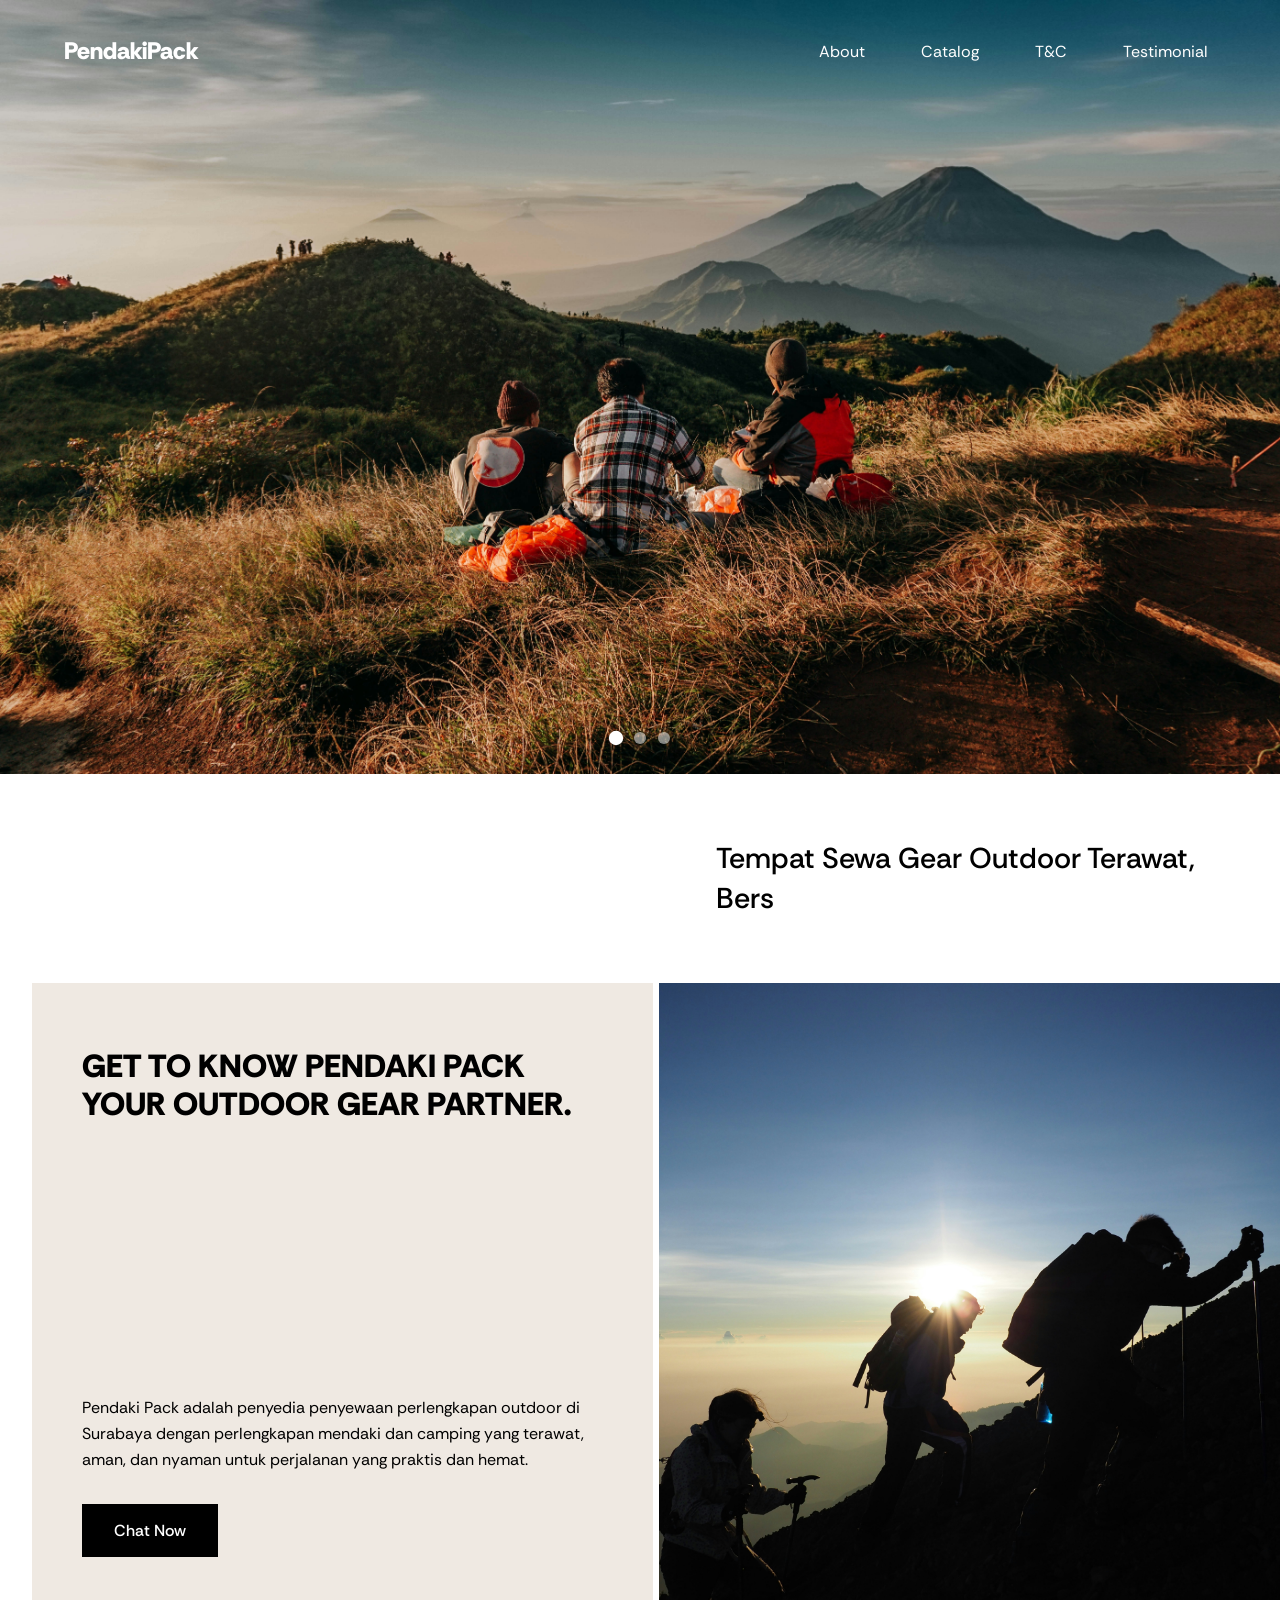
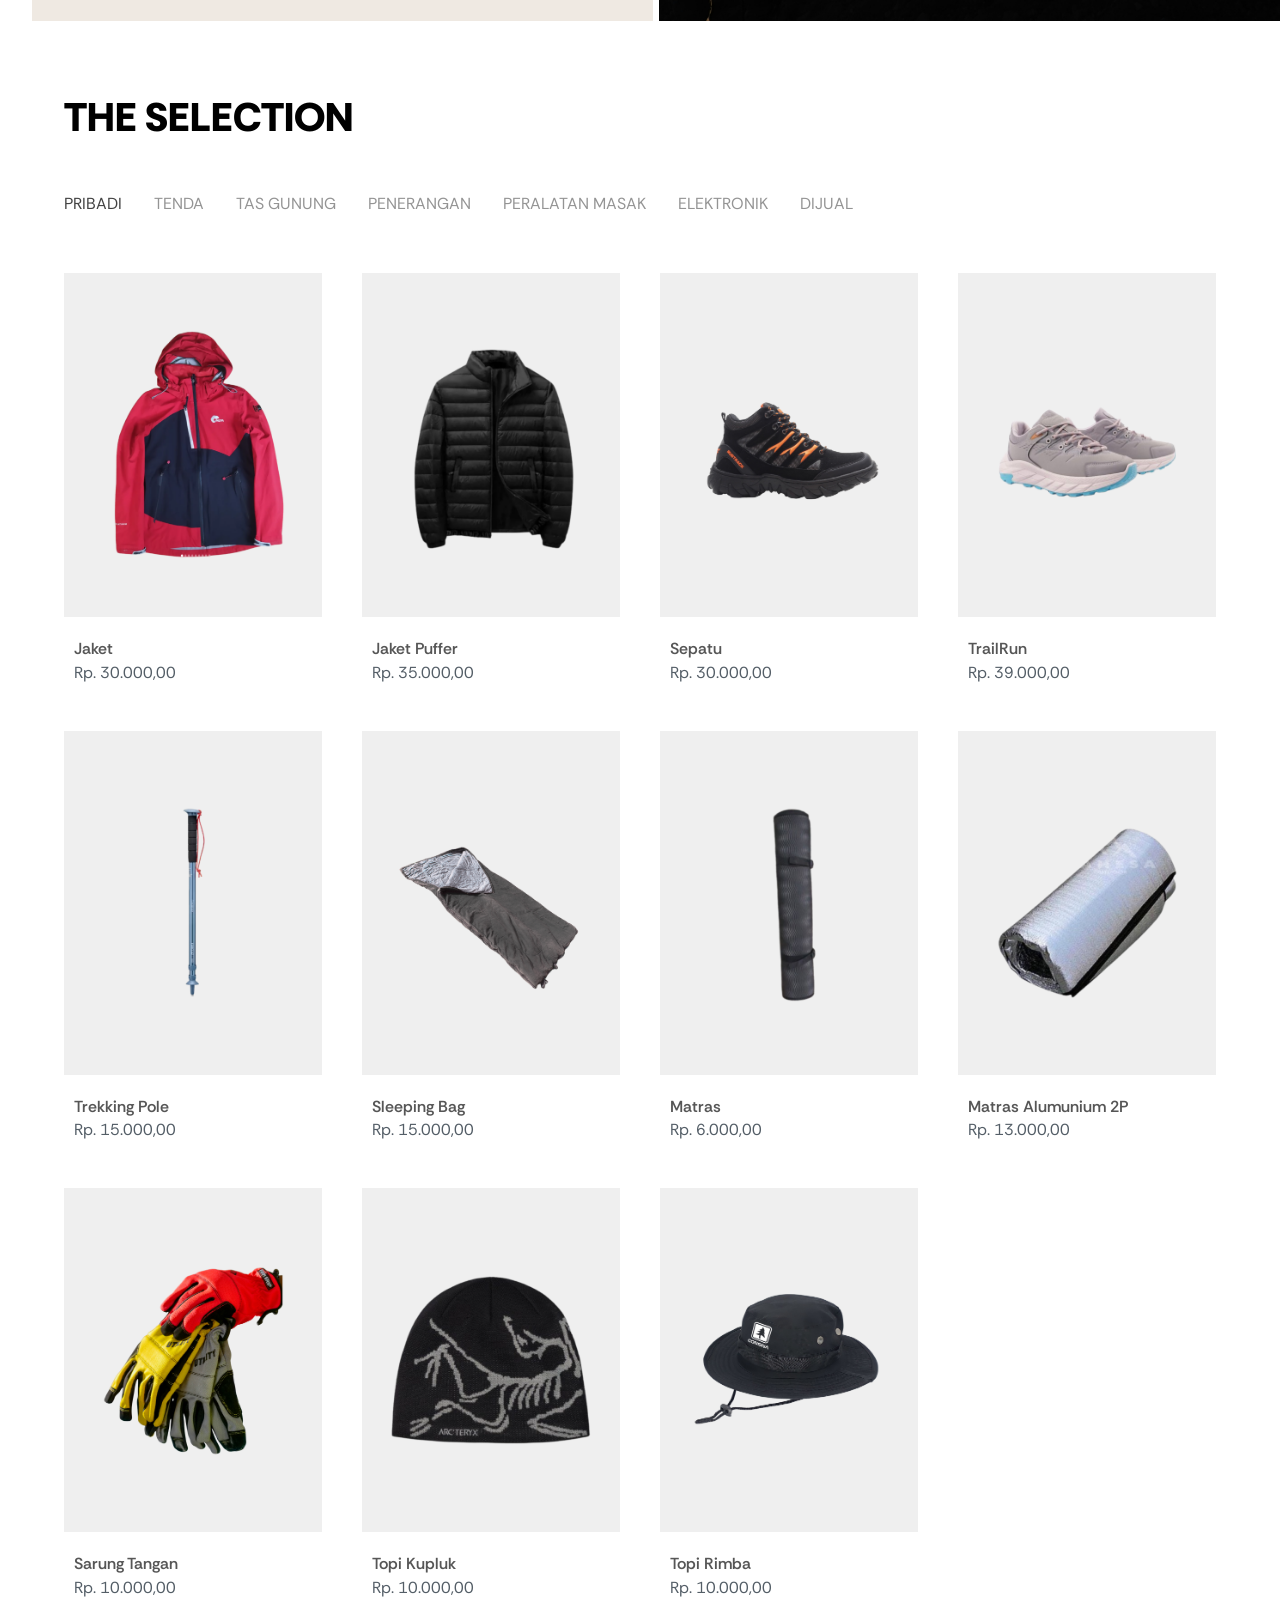
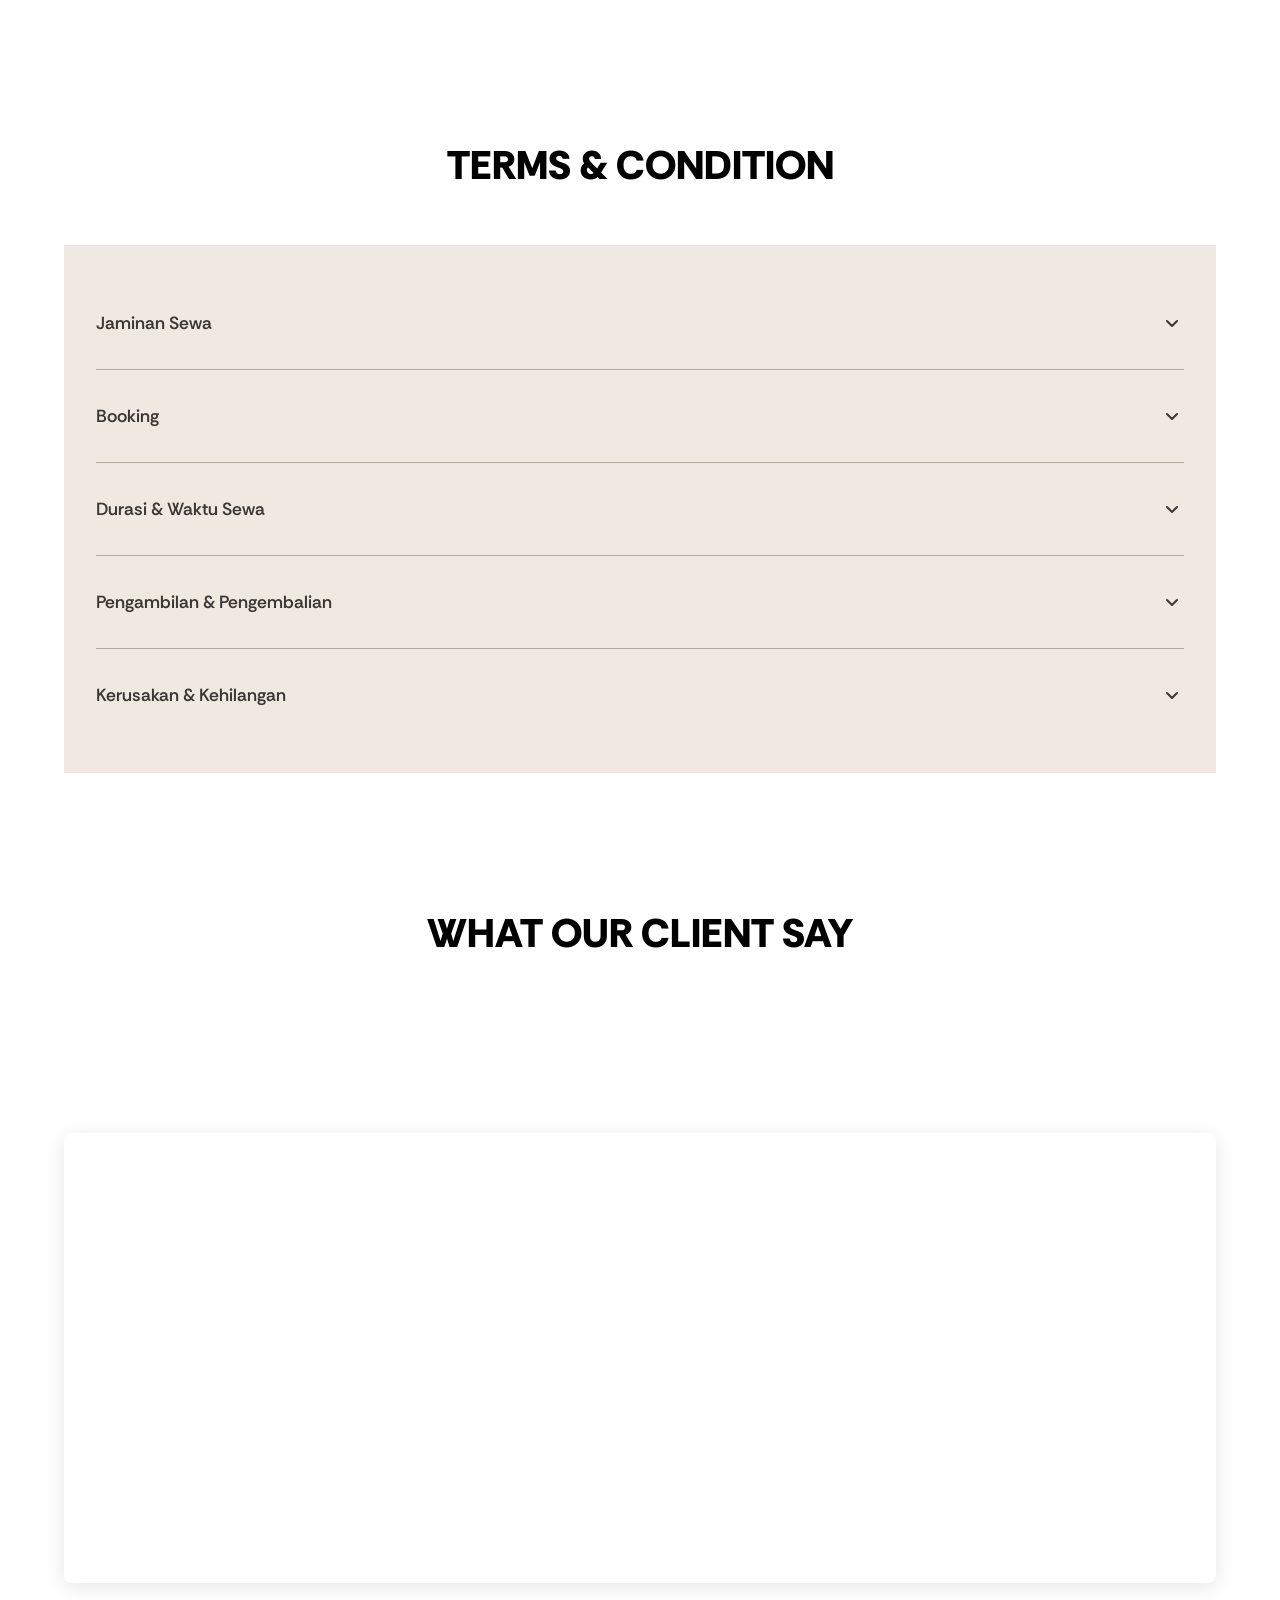
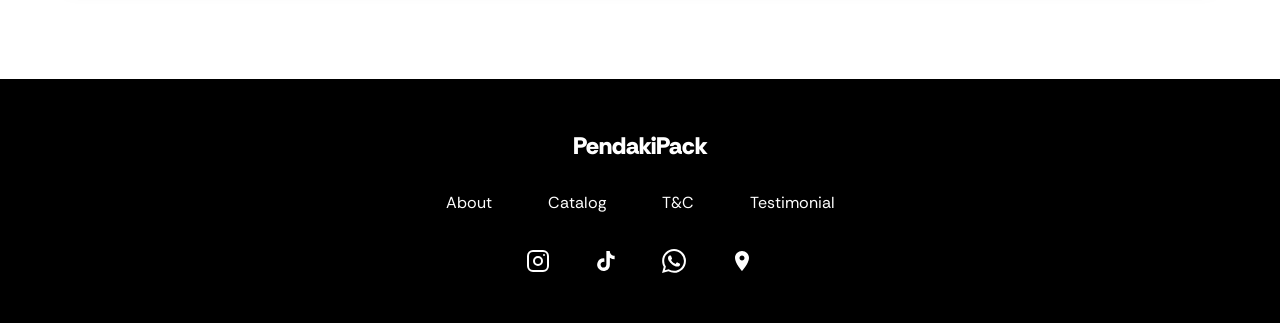
==== index.html @ 705f13aa "add memperbaiki harga produk" ====
<!DOCTYPE html>
<html lang="id">
<head>
    <meta charset="UTF-8">
    <meta name="viewport" content="width=device-width, initial-scale=1.0">
    <link rel="icon" type="image/png" sizes="32x32" href="assets/foto/loglih.png">
<link rel="icon" type="image/png" sizes="16x16" href="assets/foto/logolih.png">
<link rel="shortcut icon" href="assets/foto/logolih.png">
    <title>PendakiPack</title>
    <link rel="preconnect" href="https://fonts.googleapis.com">
    <link rel="preconnect" href="https://fonts.gstatic.com" crossorigin>
    <link href="https://fonts.googleapis.com/css2?family=Rethink+Sans:wght@400;500;600;700;800&family=Poppins:ital,wght@0,400;0,500;1,400&display=swap" rel="stylesheet">
    <link rel="stylesheet" href="style.css">
</head>
<body>
    <!-- Navbar -->
    <nav>
        <a href="#" class="logo">PendakiPack</a>
       <ul class="nav-links">
    <li><a href="#about">About</a></li>
    <li><a href="#catalog">Catalog</a></li>
    <li><a href="#faq">T&C</a></li>
    <li><a href="#testimonial">Testimonial</a></li>
    
</ul>
    </nav>


<!-- Hero Section -->
<section class="hero" id="heroSection">
    <div class="hero-slides-container" id="heroSlidesContainer">
        <div class="hero-slide">
            <img src="assets/foto/makan.jpg" alt="Camping Experience">
        </div>
        <div class="hero-slide">
            <img src="assets/foto/tendak.jpg" alt="Hiking Adventure">
        </div>
        <div class="hero-slide">
            <img src="assets/foto/kedua.jpg" alt="Mountain View">
        </div>
    </div>
    
    <div class="hero-dots" id="heroDots"></div>
</section>

    <!-- Tagline Section -->
    <section class="tagline" id="about">
        <p class="tagline-text">Tempat Sewa Gear Outdoor Terawat, Bersih, dan Steril.</p>
    </section>

    <!-- Content Section -->
    <section class="content-section" >
        <div class="content-left">
            <div>
                <h2 class="content-title">Get to Know Pendaki Pack Your Outdoor Gear Partner.</h2>
                <p class="content-description">Pendaki Pack adalah penyedia penyewaan perlengkapan outdoor di Surabaya dengan perlengkapan mendaki dan camping yang terawat, aman, dan nyaman untuk perjalanan yang praktis dan hemat.

</p>
            </div>
            <button class="btn-map">Chat Now</button>
            
        </div>
        <div class="content-right">
           <img src="assets/foto/utama.jpg" alt="">
        </div>
    </section>

    <!-- The Selection Section -->
    <section class="selection-section" id="catalog">
        <h2 class="selection-title">THE SELECTION</h2>
        
        <div class="selection-tabs">
            <button class="tab-btn active" data-tab="personal">PRIBADI </button>
            <button class="tab-btn" data-tab="tent">TENDA </button>
            <button class="tab-btn" data-tab="tools">TAS GUNUNG</button>
            <button class="tab-btn" data-tab="light">PENERANGAN</button>
            <button class="tab-btn" data-tab="cook">PERALATAN MASAK</button>
            <button class="tab-btn" data-tab="elektronik">ELEKTRONIK</button>
            <button class="tab-btn" data-tab="jual">DIJUAL</button>
        </div>

        <div class="products-grid" id="products-grid">
        </div>
    </section>
<!-- Terms & Condition Section -->
    <section class="terms-section" id="faq">
        <h2 class="terms-title">TERMS & CONDITION</h2>
        
        <div class="terms-container">
            <div class="term-item">
                <div class="term-header" data-term="jaminan">
                    <span class="term-name">Jaminan Sewa</span>
                    <svg class="term-arrow" width="24" height="24" viewBox="0 0 24 24" fill="none">
                        <path d="M7 10L12 15L17 10" stroke="#3A3734" stroke-width="2" stroke-linecap="round" stroke-linejoin="round"/>
                    </svg>
                </div>
                <div class="term-content" id="jaminan">
                    <ul>
                        <li>Wajib bawa KTP atau SIM yang masih berlaku (pilih salah satu).</li>
                        <li>Kartu pelajar / mahasiswa tidak berlaku, kecuali disertai KTP orang tua/saudara.</li>
                        <li>Jika penyewa di bawah umur, wajib ditemani orang tua saat pengambilan barang.</li>
                        <li>Pengambil barang harus sama dengan pemilik identitas.</li>
                    </ul>
                </div>
            </div>

            <div class="term-item">
                <div class="term-header" data-term="booking">
                    <span class="term-name">Booking</span>
                       <svg class="term-arrow" width="24" height="24" viewBox="0 0 24 24" fill="none">
                        <path d="M7 10L12 15L17 10" stroke="#3A3734" stroke-width="2" stroke-linecap="round" stroke-linejoin="round"/>
                    </svg>
                </div>
                <div class="term-content" id="booking">
                    <ul>
                        <li>Disarankan booking untuk menghindari kehabisan stok.</li>
                        <li>DP minimal 50% dari total sewa.</li>
                        <li>Pembatalan H-2: refund penuh.</li>
                        <li>Pembatalan H-1 atau hari H: DP hangus.</li>
                    </ul>
                </div>
            </div>

            <div class="term-item">
                <div class="term-header" data-term="durasi">
                    <span class="term-name">Durasi & Waktu Sewa</span>
                       <svg class="term-arrow" width="24" height="24" viewBox="0 0 24 24" fill="none">
                        <path d="M7 10L12 15L17 10" stroke="#3A3734" stroke-width="2" stroke-linecap="round" stroke-linejoin="round"/>
                    </svg>
                </div>
                <div class="term-content" id="durasi">
                    <ul>
                        <li>Minimal sewa 1 - 2 hari.</li>
                        <li>Jam operasional 16.00-22.00.</li>
                        <li>Perhitungan sewa per hari kalender, tidak terikat 24 jam.</li>
                        <li>Lewat jam tutup dihitung tambah 1 hari.</li>
                    </ul>
                </div>
            </div>

            <div class="term-item">
                <div class="term-header" data-term="pengambilan">
                    <span class="term-name">Pengambilan & Pengembalian</span>
                      <svg class="term-arrow" width="24" height="24" viewBox="0 0 24 24" fill="none">
                        <path d="M7 10L12 15L17 10" stroke="#3A3734" stroke-width="2" stroke-linecap="round" stroke-linejoin="round"/>
                    </svg>
                </div>
                <div class="term-content" id="pengambilan">
                    <ul>
                        <li>Barang bisa diambil dan dikembalikan kapan saja sesuai jam operasional.</li>
                        <li>Tidak melayani di luar jam operasional.</li>
                        <li>Barang yang sudah keluar tetap dihitung sewa meskipun tidak dipakai.</li>
                    </ul>
                </div>
            </div>

            <div class="term-item">
                <div class="term-header" data-term="kerusakan">
                    <span class="term-name">Kerusakan & Kehilangan</span>
                       <svg class="term-arrow" width="24" height="24" viewBox="0 0 24 24" fill="none">
                        <path d="M7 10L12 15L17 10" stroke="#3A3734" stroke-width="2" stroke-linecap="round" stroke-linejoin="round"/>
                    </svg>
                </div>
                <div class="term-content" id="kerusakan">
                    <ul>
                        <li>Semua kerusakan dan kehilangan menjadi tanggung jawab penyewa.</li>
                        <li>Kerusakan ringan: ganti biaya perbaikan.</li>
                        <li>Kerusakan berat atau hilang: ganti harga beli atau barang sejenis.</li>
                    </ul>
                </div>
            </div>
        </div>
    </section>


    <!-- Modal Pop-up -->
    <div class="modal-overlay" id="productModal">
        <div class="modal-content" id="modalContent">
            <div class="modal-left">
                <img src="" alt="" id="modalImage">
            </div>
            <div class="modal-right">
                <div>
                    <h2 class="modal-title" id="modalTitle"></h2>
                    <p class="modal-description" id="modalDescription"></p>
                    <div class="modal-divider"></div>
                    <div class="modal-pricing" id="modalPricing"></div>
                </div>
                <a href="#" class="modal-button" id="modalButton" target="_blank">Book Now</a>
            </div>
        </div>
    </div>
    <!-- Trusted Client Section -->

<section class="trusted-client-section" id="testimonial">
    <h2 class="trusted-client-title">WHAT OUR CLIENT SAY</h2>
 
    <!-- Wrapper untuk kontrol spacing -->
    <div class="elfsight-wrapper">

<!-- Elfsight Google Reviews | Untitled Google Reviews -->
<script src="https://elfsightcdn.com/platform.js" async></script>
<div class="elfsight-app-68aeb6fd-6000-4cf6-91ff-76d4d8b76254" data-elfsight-app-lazy>
</div>
</section>

<!-- Link ke JavaScript -->
<script src="trusted-client.js"></script>

    <!-- Location Map Section -->
    <section class="location-section">
        <div class="map-container">
            <iframe 
                src="https://www.google.com/maps/embed?pb=!1m18!1m12!1m3!1d3957.2502613668857!2d112.76304831526485!3d-7.275076472967515!2m3!1f0!2f0!3f0!3m2!1i1024!2i768!4f13.1!3m3!1m2!1s0x2dd7fb2a9e3fecaf%3A0xa4cd619aec0dc1d8!2sPendakiPack%20(Persewaan%20Alat%20Outdoor)!5e0!3m2!1sen!2sid!4v1706342400000!5m2!1sen!2sid" 
                width="100%" 
                height="450" 
                style="border:0;" 
                allowfullscreen="" 
                loading="lazy" 
                referrerpolicy="no-referrer-when-downgrade">
            </iframe>
        </div>
    </section>

    <!-- Footer Section -->
<footer class="footer">
    <div class="footer-content">
        <a href="#" class="footer-logo">PendakiPack</a>
        
        <ul class="footer-links">
            <li><a href="#about">About</a></li>
            <li><a href="#catalog">Catalog</a></li>
            <li><a href="#faq">T&C</a></li>
            <li><a href="#testimonial">Testimonial</a></li>
        </ul>
        
        <div class="footer-social">
            <a href="https://www.instagram.com/pendakipack/" target="_blank" rel="noopener" aria-label="Instagram">
                <svg width="24" height="24" viewBox="0 0 24 24" fill="none">
                    <rect x="2" y="2" width="20" height="20" rx="5" stroke="white" stroke-width="2"/>
                    <circle cx="12" cy="12" r="4" stroke="white" stroke-width="2"/>
                    <circle cx="18" cy="6" r="1" fill="white"/>
                </svg>
            </a>
            <a href="https://www.tiktok.com/@pendakipack" target="_blank" rel="noopener" aria-label="TikTok">
                <svg width="24" height="24" viewBox="0 0 24 24" fill="white">
                    <path d="M19.59 6.69a4.83 4.83 0 0 1-3.77-4.25V2h-3.45v13.67a2.89 2.89 0 0 1-5.2 1.74 2.89 2.89 0 0 1 2.31-4.64 2.93 2.93 0 0 1 .88.13V9.4a6.84 6.84 0 0 0-1-.05A6.33 6.33 0 0 0 5 20.1a6.34 6.34 0 0 0 10.86-4.43v-7a8.16 8.16 0 0 0 4.77 1.52v-3.4a4.85 4.85 0 0 1-1-.1z"/>
                </svg>
            </a>
            <a href="https://wa.me/6285117835434" target="_blank" rel="noopener" aria-label="WhatsApp">
                <svg width="24" height="24" viewBox="0 0 24 24" fill="white">
                    <path d="M17.472 14.382c-.297-.149-1.758-.867-2.03-.967-.273-.099-.471-.148-.67.15-.197.297-.767.966-.94 1.164-.173.199-.347.223-.644.075-.297-.15-1.255-.463-2.39-1.475-.883-.788-1.48-1.761-1.653-2.059-.173-.297-.018-.458.13-.606.134-.133.298-.347.446-.52.149-.174.198-.298.298-.497.099-.198.05-.371-.025-.52-.075-.149-.669-1.612-.916-2.207-.242-.579-.487-.5-.669-.51-.173-.008-.371-.01-.57-.01-.198 0-.52.074-.792.372-.272.297-1.04 1.016-1.04 2.479 0 1.462 1.065 2.875 1.213 3.074.149.198 2.096 3.2 5.077 4.487.709.306 1.262.489 1.694.625.712.227 1.36.195 1.871.118.571-.085 1.758-.719 2.006-1.413.248-.694.248-1.289.173-1.413-.074-.124-.272-.198-.57-.347m-5.421 7.403h-.004a9.87 9.87 0 01-5.031-1.378l-.361-.214-3.741.982.998-3.648-.235-.374a9.86 9.86 0 01-1.51-5.26c.001-5.45 4.436-9.884 9.888-9.884 2.64 0 5.122 1.03 6.988 2.898a9.825 9.825 0 012.893 6.994c-.003 5.45-4.437 9.884-9.885 9.884m8.413-18.297A11.815 11.815 0 0012.05 0C5.495 0 .16 5.335.157 11.892c0 2.096.547 4.142 1.588 5.945L.057 24l6.305-1.654a11.882 11.882 0 005.683 1.448h.005c6.554 0 11.89-5.335 11.893-11.893a11.821 11.821 0 00-3.48-8.413Z"/>
                </svg>
            </a>
            <a href="https://maps.app.goo.gl/XAhu9zf24NwWjwZU8" target="_blank" rel="noopener" aria-label="Google Maps">
                <svg width="24" height="24" viewBox="0 0 24 24" fill="white">
                    <path d="M12 2C8.13 2 5 5.13 5 9c0 5.25 7 13 7 13s7-7.75 7-13c0-3.87-3.13-7-7-7zm0 9.5c-1.38 0-2.5-1.12-2.5-2.5s1.12-2.5 2.5-2.5 2.5 1.12 2.5 2.5-1.12 2.5-2.5 2.5z"/>
                </svg>
            </a>
        </div>
    </div>
</footer>
    

    <script>
        // Product data dengan deskripsi dan pricing lengkap
               const products = {
personal: [
    { 
        name: 'Jaket', 
        price: 'Rp. 30.000,00', 
        image: 'assets/products/jaketmerah.png',
        description: 'Jaket pendakian pelindung angin dan dingin. Ukuran lengkap S–XXL, selalu dicuci dengan pewangi dan disinfektan agar tetap bersih dan nyaman.',
        pricing: ['1 HARI = 30.000', '2 HARI = 31.000', '3 HARI = 42.000', '4 HARI = 52.000', '5 HARI = 62.000'],
        whatsapp: 'https://wa.me/6285117835434?text=Halo,%20saya%20ingin%20booking%20Jaket'
    },
    { 
        name: 'Jaket Puffer', 
        price: 'Rp. 35.000,00', 
        image: 'assets/products/puffer.png',
        description: 'Jaket puffer hangat dengan insulasi berkualitas untuk suhu dingin ekstrem. Ringan, efektif menjaga kehangatan, ukuran lengkap S–XXL, cocok untuk pendakian dan aktivitas outdoor.',
        pricing: ['1 HARI = 35.000', '2 HARI = 38.000', '3 HARI = 48.000', '4 HARI = 58.000', '5 HARI = 68.000'],
        whatsapp: 'https://wa.me/6285117835434?text=Halo,%20saya%20ingin%20booking%20Puffer'
    },
    { 
        name: 'Sepatu', 
        price: 'Rp. 30.000,00', 
        image: 'assets/products/sepatunanjak.png',
        description: 'Sepatu hiking dengan grip kuat dan support ankle untuk langkah lebih stabil. Nyaman, tahan lama, cocok di berbagai medan, tersedia ukuran 23–29 cm.',
        pricing: ['1 HARI = 30.000', '2 HARI = 35.000', '3 HARI = 45.000', '4 HARI = 55.000', '5 HARI = 65.000'],
        whatsapp: 'https://wa.me/6285117835434?text=Halo,%20saya%20ingin%20booking%20Sepatu'
    },
    { 
        name: 'TrailRun', 
        price: 'Rp. 39.000,00', 
        image: 'assets/products/trailrun.png',
        description: 'Sepatu TrailRun dengan sol tebal dan grip responsif. Nyaman di medan berbatu, desain low-cut bikin kaki tetap bebas bergerak.',
        pricing: ['1 HARI = 39.000', '2 HARI = 41.000', '3 HARI = 53.000', '4 HARI = 62.000', '5 HARI = 72.000'],
        whatsapp: 'https://wa.me/6285117835434?text=Halo,%20saya%20ingin%20booking%20TrailRun'
    },
    { 
        name: 'Trekking Pole', 
        price: 'Rp. 15.000,00', 
        image: 'assets/products/treking.png',
        description: 'Tongkat pendakian dengan tinggi adjustable untuk mengurangi beban lutut dan meningkatkan keseimbangan di medan berat. Ringan dan mudah dilipat.',
        pricing: ['1 HARI = 15.000', '2 HARI = 19.000', '3 HARI = 23.000', '4 HARI = 27.000', '5 HARI = 31.000'],
        whatsapp: 'https://wa.me/6285117835434?text=Halo,%20saya%20ingin%20booking%20Trekking%20Pole'
    },
    { 
        name: 'Sleeping Bag', 
        price: 'Rp. 15.000,00', 
        image: 'assets/products/sleepingbag.png',
        description: 'Kantong tidur hangat dengan bahan polar untuk menjaga suhu tubuh. Ringan, nyaman, mudah dibawa, ukuran 60 × 200 cm, cocok untuk camping di suhu dingin.',
        pricing: ['2 HARI = 15.000', '3 HARI = 20.000', '4 HARI = 25.000', '5 HARI = 30.000'],
        whatsapp: 'https://wa.me/6285117835434?text=Halo,%20saya%20ingin%20booking%20Sleeping%20Bag'
    },
    { 
        name: 'Matras', 
        price: 'Rp. 6.000,00', 
        image: 'assets/products/matras.png',
        description: 'Matras foam untuk alas tidur yang nyaman. Ringan, mudah digulung, dan memberikan insulasi dari permukaan tanah yang dingin dan keras.',
        pricing: ['1 HARI = 6.000', '2 HARI = 8.000', '3 HARI = 10.000', '4 HARI = 12.000', '5 HARI = 14.000'],
        whatsapp: 'https://wa.me/6285117835434?text=Halo,%20saya%20ingin%20booking%20Matras'
    },
    { 
        name: 'Matras Alumunium 2P', 
        price: 'Rp. 13.000,00', 
        image: 'assets/products/aluminium.png',
        description: 'Matras aluminium 2 orang sebagai alas penahan dingin ekstra. Ringan, praktis, nyaman, ukuran 120 × 200 cm, cocok untuk camping dan bermalam di alam terbuka.',
        pricing: ['1 HARI = 13.000', '2 HARI = 17.000', '3 HARI = 22.000', '4 HARI = 27.000', '5 HARI = 32.000'],
        whatsapp: 'https://wa.me/6285117835434?text=Halo,%20saya%20ingin%20booking%20Alumunium%202P'
    },
    { 
        name: 'Sarung Tangan', 
        price: 'Rp. 10.000,00', 
        image: 'assets/products/sarung.png',
        description: 'Sarung tangan pendakian untuk melindungi tangan dari dingin dan lecet. Material breathable dengan grip yang kuat untuk pegangan tali dan tongkat.',
        pricing: ['1 HARI = 10.000', '2 HARI = 15.000', '3 HARI = 20.000', '4 HARI = 25.000', '5 HARI = 30.000'],
        whatsapp: 'https://wa.me/6285117835434?text=Halo,%20saya%20ingin%20booking%20Sarung%20Tangan'
    },  
  { 
    name: 'Topi Kupluk', 
    price: 'Rp. 10.000,00', 
    image: 'assets/products/kupluk.png',
    description: 'Topi kupluk berbahan rajut yang hangat dan nyaman digunakan. Cocok untuk aktivitas outdoor, camping, atau pendakian di cuaca dingin. Desain simpel dan elastis sehingga pas digunakan di berbagai ukuran kepala.',
    pricing: ['2 HARI = 10.000', '3 HARI = 13.000', '4 HARI = 16.000', '5 HARI = 19.000'],
    whatsapp: 'https://wa.me/6285117835434?text=Halo,%20saya%20ingin%20booking%20Topi%20Kupluk'
},
    { 
        name: 'Topi Rimba', 
        price: 'Rp. 10.000,00', 
        image: 'assets/products/topi.png',
        description: 'Topi rimba dengan desain lebar untuk melindungi dari sinar matahari dan hujan. Material tahan air dengan tali pengikat di dagu untuk keamanan ekstra.',
        pricing: ['1 HARI = 10.000', '2 HARI = 13.000', '3 HARI = 16.000', '4 HARI = 19.000', '5 HARI = 22.000'],
        whatsapp: 'https://wa.me/6285117835434?text=Halo,%20saya%20ingin%20booking%20Topi%20Rimba'
    }
],
tent: [
      { 
        name: 'Tenda 2P', 
        price: 'Rp. 41.000,00', 
        image: 'assets/products/tendabaru.png',
        description: 'Tenda 2 orang double layer anti-air, mudah dipasang dan aman untuk bermalam. Selalu dicek kebersihan dan kelengkapannya.',
        pricing: ['1 HARI = 41.000', '2 HARI = 41.000', '3 HARI = 56.000', '4 HARI = 67.000', '5 HARI = 78.000'],
        whatsapp: 'https://wa.me/6285117835434?text=Halo,%20saya%20ingin%20booking%20Tenda%202P'
    },
    { 
        name: 'Tenda 4P', 
        price: 'Rp. 57.000,00', 
        image: 'assets/products/tenda4p.png',
        description: 'Tenda 4 orang double layer anti-air, mudah dipasang dan aman untuk bermalam. Selalu dicek kebersihan dan kelengkapannya.',
        pricing: ['1 HARI = 57.000', '2 HARI = 57.000', '3 HARI = 77.000', '4 HARI = 97.000', '5 HARI = 117.000'],
        whatsapp: 'https://wa.me/6285117835434?text=Halo,%20saya%20ingin%20booking%20Tenda%204P'
    },
    { 
        name: 'Tenda 6P', 
        price: 'Rp. 87.000,00', 
        image: 'assets/products/tenda6p.png',
        description: 'Tenda 6 orang double layer anti-air, mudah dipasang dan aman untuk bermalam. Selalu dicek kebersihan dan kelengkapannya.',
        pricing: ['1 HARI = 87.000', '2 HARI = 87.000', '3 HARI = 107.000', '4 HARI = 127.000', '5 HARI = 147.000'],
        whatsapp: 'https://wa.me/6285117835434?text=Halo,%20saya%20ingin%20booking%20Tenda%206P'
    },
    { 
        name: 'Bivak Set', 
        price: 'Rp. 26.000,00', 
        image: 'assets/products/bivak.png',
        description: 'Set bivak lengkap untuk bivak darurat dan pendakian ringan. Terdiri dari flysheet, tiang, dan tali penyangga, praktis dipasang sebagai perlindungan cepat dari cuaca.',
        pricing: ['1 HARI = 26.000', '2 HARI = 36.000', '3 HARI = 46.000', '4 HARI = 56.000', '5 HARI = 66.000'],
        whatsapp: 'https://wa.me/6285117835434?text=Halo,%20saya%20ingin%20booking%20Bivak%20Set'
    },
    { 
        name: 'Flysheet', 
        price: 'Rp. 15.000,00', 
        image: 'assets/products/flysheet.png',
        description: 'Flysheet tambahan untuk perlindungan ekstra dari hujan dan panas. Material waterproof dengan ukuran bervariasi, bisa digunakan untuk berbagai jenis tenda.',
        pricing: ['1 HARI = 15.000', '2 HARI = 20.000', '3 HARI = 25.000', '4 HARI = 30.000', '5 HARI = 35.000'],
        whatsapp: 'https://wa.me/6285117835434?text=Halo,%20saya%20ingin%20booking%20Flysheet'
    },
    { 
        name: 'Tiang Flysheet', 
        price: 'Rp. 10.000,00', 
        image: 'assets/products/tiangfly.png',
        description: 'Tiang flysheet adjustable dari aluminium. Ringan namun kokoh, dengan sistem locking yang mudah dan aman untuk mendirikan flysheet dengan cepat.',
        pricing: ['1 HARI = 10.000', '2 HARI = 15.000', '3 HARI = 20.000', '4 HARI = 25.000', '5 HARI = 30.000'],
        whatsapp: 'https://wa.me/6285117835434?text=Halo,%20saya%20ingin%20booking%20Tiang%20Flysheet'
    }
],
tools: [
    { 
        name: 'Tas 40 Liter', 
        price: 'Rp. 35.000,00', 
        image: 'assets/products/40L.png',
        description: 'Carrier 40L untuk pendakian 1-2 hari. Dilengkapi rain cover, hip belt padding, dan kompartemen terorganisir. Nyaman dipakai dengan sistem ventilasi punggung.',
        pricing: ['1 HARI = 35.000', '2 HARI = 35.000', '3 HARI = 50.000', '4 HARI = 60.000', '5 HARI = 70.000'],
        whatsapp: 'https://wa.me/6285117835434?text=Halo,%20saya%20ingin%20booking%20Tas%2040%20Liter'
    },
    { 
        name: 'Tas 60 Liter', 
        price: 'Rp. 45.000,00', 
        image: 'assets/products/60L.png',
        description: 'Carrier 60L untuk pendakian 3–4 hari. Nyaman digunakan, praktis, dan sudah termasuk rain cover untuk perlindungan saat hujan.',
        pricing: ['1 HARI = 45.000', '2 HARI = 45.000', '3 HARI = 55.000', '4 HARI = 65.000', '5 HARI = 75.000'],
        whatsapp: 'https://wa.me/6285117835434?text=Halo,%20saya%20ingin%20booking%20Tas%2060%20Liter'
    },
    { 
        name: 'Tas 80 Liter', 
        price: 'Rp. 50.000,00', 
        image: 'assets/products/80L.png',
        description: 'Carrier 80L untuk ekspedisi panjang atau pendakian dengan perlengkapan lengkap. Kapasitas besar, nyaman digunakan, sudah termasuk rain cover.',
        pricing: ['1 HARI = 50.000', '2 HARI = 50.000', '3 HARI = 70.000', '4 HARI = 80.000', '5 HARI = 90.000'],
        whatsapp: 'https://wa.me/6285117835434?text=Halo,%20saya%20ingin%20booking%20Tas%2080%20Liter'
    },
    { 
        name: 'Hydropack', 
        price: 'Rp. 23.000,00', 
        image: 'assets/products/hydropack.png',
        description: 'Hydropack praktis untuk aktivitas outdoor dan pendakian ringan. Kapasitas mulai 10 liter, ringan dan nyaman untuk membawa perlengkapan esensial.',
        pricing: ['1 HARI = 23.000', '2 HARI = 28.000', '3 HARI = 33.000', '4 HARI = 38.000', '5 HARI = 43.000'],
        whatsapp: 'https://wa.me/6285117835434?text=Halo,%20saya%20ingin%20booking%20Hydropack'
    },
    { 
        name: 'Daypack 10L', 
        price: 'Rp. 17.000,00', 
        image: 'assets/products/daypack.png',
        description: 'Daypack ringkas 10L untuk summit attack atau day hiking. Ultralight, water resistant, dengan kompartemen essentials yang efisien.',
        pricing: ['1 HARI = 17.000', '2 HARI = 22.000', '3 HARI = 27.000', '4 HARI = 32.000', '5 HARI = 37.000'],
        whatsapp: 'https://wa.me/6285117835434?text=Halo,%20saya%20ingin%20booking%20Daypack%2010L'
    },
    { 
        name: 'Daypack 20L', 
        price: 'Rp. 25.000,00', 
        image: 'assets/products/daypack20l.png',
        description: 'Daypack 20L serbaguna untuk hiking sehari dan aktivitas outdoor. Nyaman digunakan, praktis, sudah termasuk rain cover.',
        pricing: ['1 HARI = 25.000', '2 HARI = 30.000', '3 HARI = 40.000', '4 HARI = 50.000', '5 HARI = 60.000'],
        whatsapp: 'https://wa.me/6285117835434?text=Halo,%20saya%20ingin%20booking%20Daypack%2020L'
    }
],
cook: [
    { 
        name: 'Kompor Kotak', 
        price: 'Rp. 10.000,00', 
        image: 'assets/products/kompor.png',
        description: 'Kompor portable berbahan bakar gas dengan sistem windproof. Nyala api stabil, hemat bahan bakar, dan dilengkapi case untuk penyimpanan aman.',
        pricing: ['1 HARI = 10.000', '2 HARI = 13.000', '3 HARI = 17.000', '4 HARI = 21.000', '5 HARI = 24.000'],
        whatsapp: 'https://wa.me/6285117835434?text=Halo,%20saya%20ingin%20booking%20Kompor%20Kotak'
    },
    { 
        name: 'Teko', 
        price: 'Rp. 10.000,00', 
        image: 'assets/products/teko.png',
        description: 'Teko aluminium kapasitas 1.5 liter untuk memasak air. Ringan, tahan panas, dengan tutup yang rapat dan handle anti panas untuk keamanan.',
        pricing: ['1 HARI = 10.000', '2 HARI = 15.000', '3 HARI = 20.000', '4 HARI = 25.000', '5 HARI = 30.000'],
        whatsapp: 'https://wa.me/6285117835434?text=Halo,%20saya%20ingin%20booking%20Teko'
    },
    { 
        name: 'Nesting', 
        price: 'Rp. 10.000,00', 
        image: 'assets/products/nesting.png',
        description: 'Set nesting cookware yang praktis dengan beberapa ukuran pot dan panci yang bisa disusun. Hemat tempat dan lengkap untuk kebutuhan memasak di gunung.',
        pricing: ['1 HARI = 10.000', '2 HARI = 15.000', '3 HARI = 20.000', '4 HARI = 25.000', '5 HARI = 30.000'],
        whatsapp: 'https://wa.me/6285117835434?text=Halo,%20saya%20ingin%20booking%20Nesting'
    },
    { 
        name: 'Egg Holder', 
        price: 'Rp. 4.000,00', 
        image: 'assets/products/eggholder.png',
        description: 'Wadah khusus untuk membawa telur dengan aman. Material plastik tahan benturan yang melindungi telur dari pecah selama perjalanan pendakian.',
        pricing: ['1 HARI = 4.000', '2 HARI = 6.000', '3 HARI = 8.000', '4 HARI = 10.000', '5 HARI = 12.000'],
        whatsapp: 'https://wa.me/6285117835434?text=Halo,%20saya%20ingin%20booking%20Egg%20Holder'
    }
],
light: [
    { 
        name: 'Headlamp', 
        price: 'Rp. 7.000,00', 
        image: 'assets/products/headlamp.png',
        description: 'Senter kepala LED multifungsi dengan mode pencahayaan beragam. Waterproof, adjustable beam, dan tali elastis yang nyaman untuk penggunaan lama.',
        pricing: ['1 HARI = 7.000', '2 HARI = 8.000', '3 HARI = 11.000', '4 HARI = 13.000', '5 HARI = 15.000'],
        whatsapp: 'https://wa.me/6285117835434?text=Halo,%20saya%20ingin%20booking%20Headlamp'
    },
     { 
    name: 'Senter', 
    price: 'Rp. 7.000,00', 
    image: 'assets/products/senter.png',
    description: 'Senter LED genggam dengan cahaya terang dan fokus stabil. Cocok untuk camping, pendakian, atau kebutuhan darurat saat malam hari. Desain ringan, mudah dibawa, dan tahan terhadap percikan air.',
    pricing: ['1 HARI = 7.000', '2 HARI = 8.000', '3 HARI = 11.000', '4 HARI = 13.000', '5 HARI = 15.000'],
    whatsapp: 'https://wa.me/6285117835434?text=Halo,%20saya%20ingin%20booking%20Senter'
},
    { 
        name: 'Lampu Tenda', 
        price: 'Rp. 7.000,00', 
        image: 'assets/products/lampu.png',
        description: 'Lampu LED gantung untuk penerangan di dalam tenda. Brightness control, hook untuk digantung, dan daya tahan baterai hingga 10 jam continuous use.',
        pricing: ['1 HARI = 7.000', '2 HARI = 8.000', '3 HARI = 11.000', '4 HARI = 13.000', '5 HARI = 15.000'],
        whatsapp: 'https://wa.me/6285117835434?text=Halo,%20saya%20ingin%20booking%20Lampu%20Tenda'
    }
],
elektronik: [
    { 
        name: 'Power Bank', 
        price: 'Rp. 15.000,00', 
        image: 'assets/products/pbk.png',
        description: 'Powerbank 10000mAh dengan fast charging 12W, cocok untuk iPhone dan Android. Desain slim dan ringan, praktis untuk dibawa saat aktivitas outdoor.',
        pricing: ['1 HARI = 15.000', '2 HARI = 20.000', '3 HARI = 25.000', '4 HARI = 30.000', '5 HARI = 35.000'],
        whatsapp: 'https://wa.me/6285117835434?text=Halo,%20saya%20ingin%20booking%20Power%20Bank'
    }
],
jual: [
    { 
        name: 'Emergency Blanket', 
        price: 'Rp. 9.000,00', 
        image: 'assets/products/emergency.png',
        description: 'Selimut darurat reflektif untuk menjaga suhu tubuh dalam kondisi ekstrem. Ultralight, compact, dan essential untuk survival kit pendakian.',
        pricing: ['Rp. 9.000'],
        whatsapp: 'https://wa.me/6285117835434?text=Halo,%20saya%20ingin%20membeli%20Emergency%20Blanket'
    },
    { 
        name: 'Hand Warmer', 
        price: 'Rp. 9.000,00', 
        image: 'assets/products/handwramer.png',
        description: 'Penghangat tangan disposable yang menghasilkan panas hingga 8 jam. Praktis untuk menjaga kehangatan tangan di suhu dingin ekstrem.',
        pricing: ['Rp. 9.000'],
        whatsapp: 'https://wa.me/6285117835434?text=Halo,%20saya%20ingin%20membeli%20Hand%20Warmer'
    },
    { 
        name: 'Jas Hujan', 
        price: 'Rp. 9.000,00', 
        image: 'assets/products/jas.png',
        description: 'Jas hujan ponco praktis yang bisa menutupi badan dan tas. Material waterproof, ringan, dan mudah dilipat untuk dibawa sebagai backup.',
        pricing: ['Rp. 9.000'],
        whatsapp: 'https://wa.me/6285117835434?text=Halo,%20saya%20ingin%20membeli%20Jas%20Hujan'
    },
    { 
        name: 'Gas Portable', 
        price: 'Rp. 12.000,00', 
        image: 'assets/products/gas.png',
        description: 'Tabung gas portable untuk kompor camping. Standar connector, isi 230gr, efisien untuk memasak 3-4 hari pendakian grup kecil.',
        pricing: ['Rp. 12.000'],
        whatsapp: 'https://wa.me/6285117835434?text=Halo,%20saya%20ingin%20membeli%20Gas%20Portable'
    },
    { 
        name: 'Baterai', 
        price: 'Rp. 1.000,00/pcs', 
        image: 'assets/products/batre.png',
        description: 'Baterai AAA untuk headlamp, lampu tenda, dan perangkat elektronik lainnya. Kualitas terjamin untuk daya tahan optimal di kondisi dingin.',
        pricing: ['Rp. 1.000/pcs'],
        whatsapp: 'https://wa.me/6285117835434?text=Halo,%20saya%20ingin%20membeli%20Baterai'
    }
]
};
        // Display products
        function displayProducts(category) {
            const grid = document.getElementById('products-grid');
            grid.innerHTML = '';
            
            products[category].forEach((product, index) => {
                const productCard = document.createElement('div');
                productCard.className = 'product-card';
                productCard.setAttribute('data-category', category);
                productCard.setAttribute('data-index', index);
                productCard.innerHTML = `
                    <div class="product-image">
                        <img src="${product.image}" alt="${product.name}">
                    </div>
                    <h3 class="product-name">${product.name}</h3>
                    <p class="product-price">${product.price}</p>
                `;
                
                // Add click event to open modal
                productCard.addEventListener('click', function() {
                    openModal(category, index);
                });
                
                grid.appendChild(productCard);
            });
        }

        // Open modal with product details
// Open modal with product details
function openModal(category, index) {
    const product = products[category][index];
    const modal = document.getElementById('productModal');
    const modalImage = document.getElementById('modalImage');
    const modalTitle = document.getElementById('modalTitle');
    const modalDescription = document.getElementById('modalDescription');
    const modalPricing = document.getElementById('modalPricing');
    const modalButton = document.getElementById('modalButton');

    // Set modal content
    modalImage.src = product.image;
    modalImage.alt = product.name;
    modalTitle.textContent = product.name;
    modalDescription.textContent = product.description;
    
    // Extract prices from pricing array
    const prices = product.pricing.map(p => {
        const match = p.match(/(\d+)\s*(?:HARI|Days|Harga)?\s*[=/]\s*([\d.,]+)/i);
        if (match) {
            return {
                days: match[1],
                price: match[2].replace(/\./g, '')
            };
        }
        return null;
    }).filter(p => p !== null);

    // Set pricing with day selector buttons
    modalPricing.innerHTML = '';
    
    if (prices.length > 0) {
        // Display current price
        const currentPriceDiv = document.createElement('div');
        currentPriceDiv.className = 'current-price';
        currentPriceDiv.id = 'currentPrice';
        currentPriceDiv.textContent = `Rp. ${parseInt(prices[0].price).toLocaleString('id-ID')},00`;
        modalPricing.appendChild(currentPriceDiv);

        // Add "Select Days" label
        const selectLabel = document.createElement('span');
        selectLabel.className = 'select-days-label';
        selectLabel.textContent = 'Select Days';
        modalPricing.appendChild(selectLabel);

        // Create day buttons container
        const daysContainer = document.createElement('div');
        daysContainer.className = 'days-buttons';
        
        prices.forEach((priceObj, i) => {
            const dayBtn = document.createElement('button');
            dayBtn.className = 'day-btn' + (i === 0 ? ' active' : '');
            dayBtn.textContent = `${priceObj.days} Day${priceObj.days > 1 ? 's' : ''}`;
            dayBtn.setAttribute('data-price', priceObj.price);
            dayBtn.setAttribute('data-days', priceObj.days);
            
            dayBtn.addEventListener('click', function() {
                // Remove active class from all buttons
                document.querySelectorAll('.day-btn').forEach(btn => btn.classList.remove('active'));
                // Add active class to clicked button
                this.classList.add('active');
                // Update price
                const newPrice = parseInt(this.getAttribute('data-price'));
                document.getElementById('currentPrice').textContent = `Rp. ${newPrice.toLocaleString('id-ID')},00`;
            });
            
            daysContainer.appendChild(dayBtn);
        });
        
        modalPricing.appendChild(daysContainer);
    } else {
        // For items without day pricing (jual category)
        const priceDiv = document.createElement('div');
        priceDiv.className = 'current-price';
        priceDiv.textContent = product.pricing[0];
        modalPricing.appendChild(priceDiv);
    }

    // Set WhatsApp link
    modalButton.href = product.whatsapp;
    modalButton.onclick = function(e) {
        e.stopPropagation();
        window.open(product.whatsapp, '_blank');
        return false;
    };

    // Show modal with animation
    modal.classList.add('active');
    document.body.style.overflow = 'hidden';
}

        // Close modal
        function closeModal() {
            const modal = document.getElementById('productModal');
            modal.classList.remove('active');
            document.body.style.overflow = 'auto';
        }
// Close modal when clicking outside
document.getElementById('productModal').addEventListener('click', function(e) {
    if (e.target === this) {
        closeModal();
    }
});
   // Prevent modal content from closing when clicked
        document.getElementById('modalContent').addEventListener('click', function(e) {
            e.stopPropagation();
        });


        // Close modal with ESC key
        document.addEventListener('keydown', function(e) {
            if (e.key === 'Escape') {
                closeModal();
            }
        });

        // Smooth scroll untuk navigation links
        document.querySelectorAll('a[href^="#"]').forEach(anchor => {
            anchor.addEventListener('click', function (e) {
                e.preventDefault();
                const target = document.querySelector(this.getAttribute('href'));
                if (target) {
                    target.scrollIntoView({
                        behavior: 'smooth'
                    });
                }
            });
        });

        // Tab switching
        const tabButtons = document.querySelectorAll('.tab-btn');
        tabButtons.forEach(btn => {
            btn.addEventListener('click', function() {
                tabButtons.forEach(b => b.classList.remove('active'));
                this.classList.add('active');
                displayProducts(this.dataset.tab);
            });
        });
// Typing effect for tagline
const taglineText = document.querySelector('.tagline-text');
const originalText = taglineText.textContent;
taglineText.textContent = '';

let charIndex = 0;
function typeText() {
    if (charIndex < originalText.length) {
        taglineText.textContent += originalText.charAt(charIndex);
        charIndex++;
        setTimeout(typeText, 50); // Kecepatan ketikan (50ms per karakter)
    }
}
        // Button View On Map action
        document.querySelector('.btn-map').addEventListener('click', function() {
            window.open('https://api.whatsapp.com/send/?phone=6285117835434&text&type=phone_number&app_absent=0', '_blank');
        });

// Mulai typing effect setelah halaman load
window.addEventListener('load', function() {
    setTimeout(typeText, 500); // Delay 500ms sebelum mulai mengetik
});
        // Display personal products by default
        displayProducts('personal');

        // Terms accordion functionality
        const termHeaders = document.querySelectorAll('.term-header');
        termHeaders.forEach(header => {
            header.addEventListener('click', function() {
                const termId = this.dataset.term;
                const content = document.getElementById(termId);
                const arrow = this.querySelector('.term-arrow');
                const item = this.parentElement;
                
                // Toggle active class
                item.classList.toggle('active');
                
                // Animate arrow rotation
                if (item.classList.contains('active')) {
                    arrow.style.transform = 'rotate(180deg)';
                    content.style.maxHeight = '2000px';
                } else {
                    arrow.style.transform = 'rotate(0deg)';
                    content.style.maxHeight = '0';
                }
            });
        });
       // Testimonials data
const testimonials = [
    {
        date: '19/01/2025',
        text: 'Pelayanan sangat memuaskan, barang lengkap dan terawat dengan baik. Harga terjangkau untuk mahasiswa seperti saya. Pasti sewa lagi!',
        author: 'Fahmi Customer'
    },
    {
        date: '18/01/2025',
        text: 'Pengalaman pertama sewa di PendakiPack sangat menyenangkan. Ownernya ramah dan membantu memberikan tips mendaki.',
        author: 'Rizki Pendaki'
    },
    {
        date: '17/01/2025',
        text: 'Barang berkualitas dengan harga yang sangat bersaing. Sistem booking mudah dan cepat. Terima kasih PendakiPack!',
        author: 'Siti Adventurer'
    },
    {
        date: '16/01/2025',
        text: 'Sudah beberapa kali sewa disini, tidak pernah mengecewakan. Peralatan selalu dalam kondisi prima dan bersih. Top!',
        author: 'Budi Explorer'
    },
    {
        date: '15/01/2025',
        text: 'Sewa carrier 60L untuk Semeru, kualitas mantap! Nyaman dipakai dan tidak bikin pegal. Puas banget sama pelayanannya.',
        author: 'Andi Hiker'
    },
    {
        date: '14/01/2025',
        text: 'Lokasi strategis, mudah dijangkau. Owner profesional dan responsif. Bakal jadi langganan nih buat pendakian selanjutnya!',
        author: 'Dewi Mountaineer'
    }
];

// Render testimonials with animation
function renderTestimonials() {
    const grid = document.getElementById('testimonials-grid');
    if (!grid) return;
    
    grid.innerHTML = '';
    
    testimonials.forEach((testimonial, index) => {
        const card = document.createElement('div');
        card.className = 'testimonial-card';
        
        // Staggered animation delay
        card.style.opacity = '0';
        card.style.transform = 'translateY(30px)';
        card.style.transition = 'opacity 0.6s cubic-bezier(0.4, 0, 0.2, 1), transform 0.6s cubic-bezier(0.4, 0, 0.2, 1)';
        
        card.innerHTML = `
            <p class="testimonial-date">${testimonial.date}</p>
            <p class="testimonial-text">${testimonial.text}</p>
            <p class="testimonial-author">${testimonial.author}</p>
        `;
        
        grid.appendChild(card);
        
        // Trigger animation with delay
        setTimeout(() => {
            card.style.opacity = '1';
            card.style.transform = 'translateY(0)';
            // Remove inline transform after animation completes so CSS hover can work
            setTimeout(() => {
                card.style.transform = '';  // <-- INI YANG DITAMBAHKAN
            }, 600);
        }, index * 150);
    });
}
// Initialize testimonials when page loads
document.addEventListener('DOMContentLoaded', renderTestimonials);

// Optional: Refresh animation when scrolling into view
const observerOptions = {
    threshold: 0.2,
    rootMargin: '0px'
};

const observer = new IntersectionObserver((entries) => {
    entries.forEach(entry => {
        if (entry.isIntersecting) {
            renderTestimonials();
            observer.unobserve(entry.target);
        }
    });
}, observerOptions);

const testimonialSection = document.querySelector('.trusted-client-section');
if (testimonialSection) {
    observer.observe(testimonialSection);
}

// ============================================
// HERO INFINITE SLIDER - SEAMLESS CIRCULAR
// ============================================

let currentSlide = 0;
const heroSection = document.getElementById('heroSection');
const slidesContainer = document.getElementById('heroSlidesContainer');
const originalSlides = Array.from(document.querySelectorAll('.hero-slide'));
const totalSlides = originalSlides.length;
let slideInterval;

// Clone first and last slides for infinite effect
const firstClone = originalSlides[0].cloneNode(true);
const lastClone = originalSlides[totalSlides - 1].cloneNode(true);
firstClone.classList.add('clone');
lastClone.classList.add('clone');
slidesContainer.appendChild(firstClone);
slidesContainer.insertBefore(lastClone, slidesContainer.firstChild);

const allSlides = document.querySelectorAll('.hero-slide');

// Touch/Mouse tracking
let isDragging = false;
let startPos = 0;
let currentTranslate = 0;
let prevTranslate = 0;
let animationID;
let slideWidth = window.innerWidth;

// Set initial position (offset by 1 because of cloned slide at start)
currentSlide = 1;
currentTranslate = -slideWidth;
prevTranslate = -slideWidth;
slidesContainer.style.transform = `translateX(${currentTranslate}px)`;

// Create dots
const dotsContainer = document.getElementById('heroDots');
for (let i = 0; i < totalSlides; i++) {
    const dot = document.createElement('div');
    dot.className = 'hero-dot' + (i === 0 ? ' active' : '');
    dot.addEventListener('click', () => goToSlide(i + 1));
    dotsContainer.appendChild(dot);
}

function updateDots() {
    const realIndex = (currentSlide - 1 + totalSlides) % totalSlides;
    document.querySelectorAll('.hero-dot').forEach((dot, index) => {
        dot.classList.toggle('active', index === realIndex);
    });
}

function setSlidePosition() {
    slidesContainer.style.transform = `translateX(${currentTranslate}px)`;
}

function animation() {
    setSlidePosition();
    if (isDragging) requestAnimationFrame(animation);
}

function getPositionX(event) {
    return event.type.includes('mouse') ? event.pageX : event.touches[0].clientX;
}

function checkInfiniteLoop() {
    if (currentSlide === 0) {
        // Jump from first clone (last image) to last real slide
        slidesContainer.style.transition = 'none';
        currentSlide = totalSlides;
        currentTranslate = currentSlide * -slideWidth;
        prevTranslate = currentTranslate;
        setSlidePosition();
        setTimeout(() => {
            slidesContainer.style.transition = '';
        }, 50);
    } else if (currentSlide === totalSlides + 1) {
        // Jump from last clone (first image) to first real slide
        slidesContainer.style.transition = 'none';
        currentSlide = 1;
        currentTranslate = currentSlide * -slideWidth;
        prevTranslate = currentTranslate;
        setSlidePosition();
        setTimeout(() => {
            slidesContainer.style.transition = '';
        }, 50);
    }
}

// Touch/Mouse start
function touchStart(event) {
    startPos = getPositionX(event);
    isDragging = true;
    animationID = requestAnimationFrame(animation);
    heroSection.classList.add('grabbing');
    slidesContainer.classList.add('no-transition');
}

// Touch/Mouse move
function touchMove(event) {
    if (isDragging) {
        const currentPosition = getPositionX(event);
        const diff = currentPosition - startPos;
        currentTranslate = prevTranslate + diff;
    }
}

// Touch/Mouse end
function touchEnd() {
    isDragging = false;
    cancelAnimationFrame(animationID);
    heroSection.classList.remove('grabbing');
    slidesContainer.classList.remove('no-transition');
    
    const movedBy = currentTranslate - prevTranslate;
    const threshold = slideWidth * 0.2;
    
    if (movedBy < -threshold) {
        currentSlide += 1;
    } else if (movedBy > threshold) {
        currentSlide -= 1;
    }
    
    setPositionByIndex();
    setTimeout(checkInfiniteLoop, 300);
    resetInterval();
}

function setPositionByIndex() {
    currentTranslate = currentSlide * -slideWidth;
    prevTranslate = currentTranslate;
    slidesContainer.style.transform = `translateX(${currentTranslate}px)`;
    updateDots();
}

function goToSlide(index) {
    currentSlide = index;
    setPositionByIndex();
    setTimeout(checkInfiniteLoop, 300);
    resetInterval();
}

function nextSlide() {
    currentSlide += 1;
    setPositionByIndex();
    setTimeout(checkInfiniteLoop, 300);
}

function resetInterval() {
    clearInterval(slideInterval);
    slideInterval = setInterval(nextSlide, 5000);
}

// Add event listeners
heroSection.addEventListener('mousedown', touchStart);
heroSection.addEventListener('mouseup', touchEnd);
heroSection.addEventListener('mouseleave', () => {
    if (isDragging) touchEnd();
});
heroSection.addEventListener('mousemove', touchMove);

heroSection.addEventListener('touchstart', touchStart);
heroSection.addEventListener('touchend', touchEnd);
heroSection.addEventListener('touchmove', touchMove);

heroSection.addEventListener('contextmenu', (e) => {
    e.preventDefault();
});

window.addEventListener('resize', () => {
    slideWidth = window.innerWidth;
    currentTranslate = currentSlide * -slideWidth;
    prevTranslate = currentTranslate;
    setSlidePosition();
});

slideInterval = setInterval(nextSlide, 5000);

heroSection.addEventListener('mouseenter', () => {
    clearInterval(slideInterval);
});

heroSection.addEventListener('mouseleave', () => {
    if (!isDragging) {
        slideInterval = setInterval(nextSlide, 5000);
    }
});

updateDots();

// Mobile Swipe Functionality for Testimonials - Ultra Smooth Version with Snap
function initTestimonialSwipe() {
    const testimonialsGrid = document.getElementById('testimonials-grid');
    if (!testimonialsGrid || window.innerWidth > 768) return;
    
    let isDown = false;
    let startX;
    let scrollLeft;
    let velocity = 0;
    let lastX = 0;
    let lastTime = Date.now();
    let rafId = null;
    let hasMoved = false;
    
    // Smooth momentum scrolling
    function momentum() {
        if (Math.abs(velocity) > 0.5) {
            testimonialsGrid.scrollLeft += velocity;
            velocity *= 0.95;
            rafId = requestAnimationFrame(momentum);
        } else {
            velocity = 0;
            snapToNearestCard();
        }
    }
    
    // Snap to nearest card
    function snapToNearestCard() {
        const cards = Array.from(testimonialsGrid.querySelectorAll('.testimonial-card'));
        const gridRect = testimonialsGrid.getBoundingClientRect();
        const gridCenter = gridRect.left + gridRect.width / 2;
        
        let closestCard = null;
        let closestDistance = Infinity;
        
        cards.forEach(card => {
            const cardRect = card.getBoundingClientRect();
            const cardCenter = cardRect.left + cardRect.width / 2;
            const distance = Math.abs(cardCenter - gridCenter);
            
            if (distance < closestDistance) {
                closestDistance = distance;
                closestCard = card;
            }
        });
        
        if (closestCard) {
            centerCard(closestCard);
        }
    }
    
    // Center card when clicked or snapped
    function centerCard(card) {
        const cardRect = card.getBoundingClientRect();
        const gridRect = testimonialsGrid.getBoundingClientRect();
        const cardCenter = cardRect.left + cardRect.width / 2;
        const gridCenter = gridRect.left + gridRect.width / 2;
        const scrollAmount = cardCenter - gridCenter;
        
        testimonialsGrid.scrollBy({
            left: scrollAmount,
            behavior: 'smooth'
        });
    }
    
    // Add click listeners to all cards
    const cards = testimonialsGrid.querySelectorAll('.testimonial-card');
    cards.forEach(card => {
        card.addEventListener('click', (e) => {
            // Only center card if there was no significant drag
            if (!hasMoved) {
                e.preventDefault();
                centerCard(card);
            }
        });
    });
    
    testimonialsGrid.addEventListener('mousedown', (e) => {
        isDown = true;
        hasMoved = false;
        testimonialsGrid.classList.add('grabbing');
        startX = e.pageX - testimonialsGrid.offsetLeft;
        scrollLeft = testimonialsGrid.scrollLeft;
        lastX = e.pageX;
        lastTime = Date.now();
        velocity = 0;
        if (rafId) cancelAnimationFrame(rafId);
    });
    
    testimonialsGrid.addEventListener('mouseleave', () => {
        if (isDown) {
            isDown = false;
            testimonialsGrid.classList.remove('grabbing');
            rafId = requestAnimationFrame(momentum);
        }
    });
    
    testimonialsGrid.addEventListener('mouseup', () => {
        if (isDown) {
            isDown = false;
            testimonialsGrid.classList.remove('grabbing');
            if (Math.abs(velocity) < 0.5) {
                snapToNearestCard();
            } else {
                rafId = requestAnimationFrame(momentum);
            }
        }
    });
    
    testimonialsGrid.addEventListener('mousemove', (e) => {
        if (!isDown) return;
        e.preventDefault();
        hasMoved = true;
        
        const currentTime = Date.now();
        const currentX = e.pageX;
        const timeDelta = currentTime - lastTime;
        
        if (timeDelta > 0) {
            velocity = (lastX - currentX) / timeDelta * 16;
        }
        
        const x = e.pageX - testimonialsGrid.offsetLeft;
        const walk = (x - startX) * 1.5;
        testimonialsGrid.scrollLeft = scrollLeft - walk;
        
        lastX = currentX;
        lastTime = currentTime;
    });
    
    // Touch events with click detection and snap
    let touchStartX = 0;
    let touchStartY = 0;
    let touchScrollLeft = 0;
    let touchVelocity = 0;
    let touchLastX = 0;
    let touchLastTime = Date.now();
    let touchHasMoved = false;
    let touchStartTime = 0;
    let touchedCard = null;
    
    testimonialsGrid.addEventListener('touchstart', (e) => {
        touchStartX = e.touches[0].pageX;
        touchStartY = e.touches[0].pageY;
        touchScrollLeft = testimonialsGrid.scrollLeft;
        touchLastX = e.touches[0].pageX;
        touchLastTime = Date.now();
        touchStartTime = Date.now();
        touchVelocity = 0;
        touchHasMoved = false;
        hasMoved = false; // Reset hasMoved untuk touch
        
        // Detect which card was touched
        touchedCard = e.target.closest('.testimonial-card');
        
        if (rafId) cancelAnimationFrame(rafId);
    });
    
    testimonialsGrid.addEventListener('touchmove', (e) => {
        const currentTime = Date.now();
        const currentX = e.touches[0].pageX;
        const currentY = e.touches[0].pageY;
        const timeDelta = currentTime - touchLastTime;
        
        // Check if moved significantly
        const moveX = Math.abs(currentX - touchStartX);
        const moveY = Math.abs(currentY - touchStartY);
        
        if (moveX > 10 || moveY > 10) {
            touchHasMoved = true;
            hasMoved = true; // Set hasMoved untuk mencegah click event
        }
        
        if (timeDelta > 0) {
            touchVelocity = (touchLastX - currentX) / timeDelta * 16;
        }
        
        const x = e.touches[0].pageX;
        const walk = (touchStartX - x) * 1.2;
        testimonialsGrid.scrollLeft = touchScrollLeft + walk;
        
        touchLastX = currentX;
        touchLastTime = currentTime;
    });
    
    testimonialsGrid.addEventListener('touchend', (e) => {
        const touchDuration = Date.now() - touchStartTime;
        
        // If it's a quick tap (< 200ms) and didn't move much, treat as click
        if (!touchHasMoved && touchDuration < 200 && touchedCard) {
            centerCard(touchedCard);
        } else if (Math.abs(touchVelocity) > 2) {
            // Fast swipe - apply momentum then snap
            velocity = touchVelocity;
            rafId = requestAnimationFrame(momentum);
        } else {
            // Slow drag - snap immediately to nearest card
            snapToNearestCard();
        }
        
        touchedCard = null;
        // Reset hasMoved setelah delay singkat
        setTimeout(() => {
            hasMoved = false;
            touchHasMoved = false;
        }, 100);
    });
}

// Initialize swipe on mobile
if (window.innerWidth <= 768) {
    initTestimonialSwipe();
}

window.addEventListener('resize', () => {
    if (window.innerWidth <= 768) {
        initTestimonialSwipe();
    }
});

</script>
</body>
</html>
---- style.css ----
/* =============================================
   RESET & BASE STYLES
   ============================================= */
* {
    margin: 0;
    padding: 0;
    box-sizing: border-box;
}

html {
    -webkit-text-size-adjust: 100%;
    -webkit-font-smoothing: antialiased;
    -moz-osx-font-smoothing: grayscale;
}

body {
    font-family: 'Rethink Sans', sans-serif;
    line-height: 1.6;
    overflow-x: hidden;
}

/* =============================================
   MOBILE FIRST - BASE STYLES (320px+)
   ============================================= */

/* NAVBAR - Mobile */
nav {
    position: absolute;
    top: 0;
    left: 0;
    right: 0;
    display: flex;
    justify-content: space-between;
    align-items: center;
    padding: 1rem 1.5rem;
    z-index: 100;
    flex-wrap: wrap;
}

.logo {
    font-size: 1.25rem;
    font-weight: 800;
    color: white;
    text-decoration: none;
}

.nav-links {
    display: flex;
    gap: 1.2rem;
    list-style: none;
    flex-wrap: wrap;
    justify-content: center;
    width: 100%;
    margin-top: 0.5rem;
}

.nav-links a {
    color: white;
    text-decoration: none;
    font-weight: 400;
    font-size: 0.9rem;
    transition: opacity 0.3s;
    padding: 0.3rem 0.5rem;
}

.nav-links a:hover {
    opacity: 0.8;
}

/* HERO SECTION - Mobile */
.hero {
    position: relative;
    height: 60vh;
    min-height: 400px;
    background: #888;
    display: flex;
    align-items: center;
    justify-content: center;
    overflow: hidden;
    cursor: grab;
    user-select: none;
}

.hero.grabbing {
    cursor: grabbing;
}

.hero-slides-container {
    position: absolute;
    top: 0;
    left: 0;
    width: 100%;
    height: 100%;
    display: flex;
    transition: transform 0.5s cubic-bezier(0.25, 0.46, 0.45, 0.94);
    will-change: transform;
}

.hero-slides-container.no-transition {
    transition: none;
}

.hero-slide {
    position: relative;
    min-width: 100%;
    width: 100%;
    height: 100%;
    flex-shrink: 0;
}

.hero-slide img {  
    width: 100%;
    height: 100%;
    object-fit: cover;
    object-position: center;
    pointer-events: none;
}

.hero-dots {
    position: absolute;
    bottom: 15px;
    left: 50%;
    transform: translateX(-50%);
    display: flex;
    gap: 8px;
    z-index: 10;
}

.hero-dot {
    width: 8px;
    height: 8px;
    border-radius: 50%;
    background: rgba(255, 255, 255, 0.5);
    cursor: pointer;
    transition: all 0.3s ease;
    border: 1.5px solid transparent;
}

.hero-dot.active {
    background: white;
    transform: scale(1.2);
    border-color: rgba(255, 255, 255, 0.8);
}

.hero-dot:hover {
    background: rgba(255, 255, 255, 0.8);
    transform: scale(1.1);
}

/* TAGLINE - Mobile */
.tagline {
    background: white;
    padding: 2rem 1.5rem;
    display: flex;
    justify-content: center;
    min-height: 150px;  
    align-items: center; 
}

.tagline-text {
    font-size: 1.3rem;
    font-weight: 500;
    color: #000;
    max-width: 100%;
    line-height: 1.4;
    min-height: 2.5em;
    text-align: center;
}

/* CONTENT SECTION - Mobile */
.content-section {
    display: grid;
    grid-template-columns: 1fr;
    gap: 0;
    min-height: auto;
    padding: 0;
}

.content-left {
    background: #EFE9E2;
    padding: 2.5rem 1.5rem;
    display: flex;
    flex-direction: column;
    justify-content: space-between;
    gap: 2rem;
}

.content-right {
    background: #888;
    padding: 0;
    min-height: 350px;
    overflow: hidden;
}

.content-right img {  
    width: 100%;
    height: 100%;
    object-fit: cover;
    object-position: center;
}

.content-title {
    font-size: 1.5rem;
    font-weight: 800;
    text-transform: uppercase;
    color: #000;
    line-height: 1.2;
    margin-bottom: 0;
}

.content-description {
    font-size: 0.95rem;
    font-weight: 400;
    color: #000;
    line-height: 1.6;
    margin-bottom: 0;
}

.btn-map {
    background: #000;
    color: white;
    padding: 1rem 2rem;
    border: none;
    font-family: 'Rethink Sans', sans-serif;
    font-size: 1rem;
    font-weight: 500;
    cursor: pointer;
    width: 100%;
    transition: background 0.3s;
    min-height: 48px; /* Touch target */
}

.btn-map:hover {
    background: #333;
}

/* SELECTION SECTION - Mobile */
.selection-section {
    padding: 2.5rem 1.5rem;
    background: white;
}

.selection-title {
    font-size: 1.8rem;
    font-weight: 800;
    color: #000;
    margin-bottom: 1.5rem;
    text-align: center;
}

.selection-tabs {
    display: flex;
    gap: 0.6rem;
    margin-bottom: 2rem;
    flex-wrap: wrap;
    justify-content: center;
}

.tab-btn {
    background: none;
    border: none;
    font-family: 'Rethink Sans', sans-serif;
    font-size: 0.85rem;
    font-weight: 400;
    color: #949494;
    cursor: pointer;
    padding: 0.5rem 0.8rem;
    transition: color 0.3s ease, transform 0.2s ease;
    white-space: nowrap;
    min-height: 44px; /* Touch target */
}

.tab-btn.active {
    color: #424242;
}

.tab-btn:hover {
    color: #424242;
    transform: translateY(-2px);
}

/* PRODUCTS GRID - Mobile */
.products-grid {
    display: grid;
    grid-template-columns: repeat(2, 1fr);
    gap: 1rem;
}

.product-card {
    cursor: pointer;
    transition: all 0.4s cubic-bezier(0.4, 0, 0.2, 1);
    animation: fadeIn 0.6s cubic-bezier(0.4, 0, 0.2, 1);
}

@keyframes fadeIn {
    from {
        opacity: 0;
        transform: translateY(30px);
    }
    to {
        opacity: 1;
        transform: translateY(0);
    }
}

.product-image {
    width: 100%;
    aspect-ratio: 3/4;
    background: #EFEFEF;
    margin-bottom: 0.8rem;
    display: flex;
    align-items: center;
    justify-content: center;
    overflow: hidden;
    position: relative;
}

.product-image img {
    max-width: 90%;
    max-height: 90%;
    object-fit: contain;
    position: relative;
    z-index: 1;
    transition: transform 0.4s cubic-bezier(0.4, 0, 0.2, 1);
}

.product-card:hover .product-image img {
    transform: scale(1.1);
}

.product-name {
    font-size: 0.9rem;
    font-weight: 600;
    color: #565656;
    margin-bottom: -5px;
    padding: 0 8px 4px 8px;
}

.product-price {
    font-size: 0.85rem;
    font-weight: 400;
    color: #545E67;
    padding: 0 8px 4px 8px;
}

/* TERMS SECTION - Mobile */
.terms-section {
    padding: 2.5rem 1.5rem;
    background: white;
}

.terms-title {
    font-size: 1.8rem;
    font-weight: 800;
    color: #000;
    text-align: center;
    margin-bottom: 2rem;
}

.terms-container {
    max-width: 100%;
    margin: 0 auto;
    background: #EFE9E2;
    padding: 1.5rem;
}

.term-item {
    border-bottom: 1px solid #B3AC9E;
    padding: 1rem 0;
}

.term-item:last-child {
    border-bottom: none;
}

.term-header {
    display: flex;
    justify-content: space-between;
    align-items: center;
    cursor: pointer;
    user-select: none;
    min-height: 44px; /* Touch target */
}

.term-name {
    font-size: 0.95rem;
    font-weight: 600;
    color: #3A3734;
}

.term-arrow {
    transition: transform 0.3s ease;
    flex-shrink: 0;
    will-change: transform;
}

.term-content {
    max-height: 0;
    overflow: hidden;
    transition: max-height 0.3s ease, padding 0.3s ease, opacity 0.3s ease;
    opacity: 0;
    will-change: max-height, opacity;
}

.term-item.active .term-content {
    padding-top: 1rem;
    max-height: 800px;
    opacity: 1;
}

.term-content p,
.term-content ul {
    font-size: 0.85rem;
    font-weight: 400;
    color: #616161;
    line-height: 1.7;
    margin: 0;
}

.term-content ul {
    padding-left: 1.2rem;
    list-style-type: disc;
}

.term-content li {
    margin-bottom: 0.6rem;
}

.term-content li:last-child {
    margin-bottom: 0;
}

/* MODAL - Mobile - DIPERBAIKI */
.modal-overlay {
    position: fixed;
    top: 0;
    left: 0;
    width: 100%;
    height: 100%;
    background: rgba(0, 0, 0, 0.6);
    display: none;
    justify-content: center;
    align-items: center;
    z-index: 2000;
    opacity: 0;
    transition: opacity 0.3s ease;
    padding: 0.5rem;
    overflow-y: auto;
    -webkit-overflow-scrolling: touch;
}

.modal-overlay.active {
    display: flex;
    opacity: 1;
}

.modal-content {
    background: #F4F4F4;
    max-width: 100%;
    width: 100%;
    max-height: 92vh;
    overflow: hidden;
    display: flex;
    flex-direction: column;
    gap: 0;
    transform: scale(0.9) translateY(-20px);
    transition: transform 0.4s cubic-bezier(0.4, 0, 0.2, 1);
    box-shadow: 0 20px 60px rgba(0, 0, 0, 0.3);
    border-radius: 8px;
    margin: auto;
}

.modal-overlay.active .modal-content {
    transform: scale(1) translateY(0);
}

.modal-left {
    background: #EFEFEF;
    padding: 1rem;
    display: flex;
    align-items: center;
    justify-content: center;
    min-height: 160px;
    max-height: 180px;
    flex-shrink: 0;
}

.modal-left img {
    max-width: 80%;
    max-height: 140px;
    width: auto;
    height: auto;
    object-fit: contain;
}

.modal-right {
    background: #F4F4F4;
    padding: 1rem 1.2rem 1.2rem;
    display: flex;
    flex-direction: column;
    gap: 0.6rem;
    flex: 1;
    overflow-y: auto;
    -webkit-overflow-scrolling: touch;
}

.modal-title {
    font-family: 'Rethink Sans', sans-serif;
    font-size: 1.05rem;
    font-weight: 700;
    color: #2B2B2B;
    margin-bottom: 0.2rem;
    line-height: 1.3;
}

.modal-description {
    font-family: 'Rethink Sans', sans-serif;
    font-size: 0.78rem;
    font-weight: 400;
    color: #525252;
    line-height: 1.5;
    margin-bottom: 0.3rem;
}

.modal-divider {
    width: 100%;
    height: 1px;
    background: #DFDFDF;
    margin: 0.4rem 0;
}

.modal-pricing {
    margin-bottom: 0.6rem;
}

.current-price {
    font-family: 'Rethink Sans', sans-serif;
    font-size: 1.1rem;
    font-weight: 600;
    color: #625F5F;
    margin-bottom: 0.7rem;
}

.select-days-label {
    font-family: 'Poppins', sans-serif;
    font-size: 0.68rem;
    font-weight: 500;
    color: #777373;
    margin-bottom: 0.4rem;
    display: block;
}

.days-buttons {
    display: flex;
    gap: 0.3rem;
    flex-wrap: wrap;
    margin-bottom: 0.7rem;
    overflow-x: visible;
    padding: 0;
}

.day-btn {
    background: #2A2A2C;
    color: #FFFFFF;
    font-family: 'Rethink Sans', sans-serif;
    font-size: 0.68rem;
    font-weight: 600;
    padding: 0.5rem 0.65rem;
    border: none;
    border-radius: 5px;
    cursor: pointer;
    transition: background 0.2s ease;
    white-space: nowrap;
    flex-shrink: 0;
    min-height: 38px;
    touch-action: manipulation;
}

.day-btn:hover {
    background: #3a3a3c;
}

.day-btn.active {
    background: #505052;
}

.modal-button {
    background: #242426;
    color: #FFFFFF !important;
    font-family: 'Poppins', sans-serif;
    font-size: 0.78rem;
    font-weight: 500;
    padding: 0.6rem 1rem;
    border: none;
    border-radius: 5px;
    cursor: pointer !important; 
    text-align: center;
    text-decoration: none;
    display: block;
    transition: all 0.3s ease;
    position: relative;
    z-index: 9999;
    margin-top: 0.3rem;
    width: 100%;
    pointer-events: all !important;
    min-height: 44px;
    touch-action: manipulation;
}

.modal-button:hover {
    background: #3e3e41;
    transform: translateY(-2px);
    box-shadow: 0 4px 12px rgba(78, 78, 81, 0.3);
}

.modal-button:active {
    transform: translateY(0);
}

/* TESTIMONIALS - Mobile */
.trusted-client-section {
    padding: 2.5rem 1rem 0.5rem 1rem;
    background: white;
    overflow: hidden;
    margin-bottom: 0;
}

.trusted-client-title {
    font-size: 1.6rem;
    font-weight: 800;
    font-family: 'Rethink Sans', sans-serif;
    color: #000;
    text-align: center;
    margin-bottom: 2rem;
}

.elfsight-wrapper {
    padding: 0 0.5rem 0.5rem 0.5rem;
}

.testimonials-grid {
    display: grid;
    grid-template-columns: 1fr;
    gap: 1.5rem;
    max-width: 1400px;
    margin: 0 auto;
}

.testimonial-card {
    background: #4E4E51;
    padding: 1.5rem;
    transition: transform 0.4s cubic-bezier(0.4, 0, 0.2, 1), box-shadow 0.4s cubic-bezier(0.4, 0, 0.2, 1);
    cursor: pointer;
    min-height: 200px;
    display: flex;
    flex-direction: column;
    justify-content: space-between;
    border-radius: 0;
}

.testimonial-date {
    font-family: 'Rethink Sans', sans-serif;
    font-size: 0.85rem;
    font-weight: 600;
    color: #FFFFFF;
    margin-bottom: 1rem;
}

.testimonial-text {
    font-family: 'Rethink Sans', sans-serif;
    font-size: 0.8rem;
    font-weight: 100;
    color: #FFFFFF;
    line-height: 1.6;
    margin-bottom: 1rem;
}

.testimonial-author {
    font-family: 'Rethink Sans', sans-serif;
    font-size: 0.8rem;
    font-weight: 600;
    color: #FFFFFF;
}

/* LOCATION SECTION - Mobile */
.location-section {
    padding: 1rem 1.5rem 3rem 1.5rem;
    background: white;
}

.location-title {
    font-size: 1.8rem;
    font-weight: 800;
    font-family: 'Rethink Sans', sans-serif;
    color: #000;
    text-align: center;
    margin-bottom: 2rem;
}

.map-container {
    max-width: 100%;
    margin: 0 auto 2rem;
    border-radius: 8px;
    overflow: hidden;
    box-shadow: 0 4px 20px rgba(0, 0, 0, 0.1);
}

.map-container iframe {
    display: block;
}

/* FOOTER - Mobile */
.footer {
    background: #000;
    padding: 2rem 1.5rem;
    margin-top: 0;
    width: 100%;
    clear: both;
}

.footer-content {
    max-width: 1400px;
    margin: 0 auto;
    display: flex;
    flex-direction: column;
    align-items: center;
    gap: 1.5rem;
}

.footer-logo {
    font-size: 1.25rem;
    font-weight: 800;
    color: white;
    text-decoration: none;
}

.footer-links {
    display: flex;
    gap: 1.5rem;
    list-style: none;
    margin: 0;
    padding: 0;
    flex-wrap: wrap;
    justify-content: center;
}

.footer-links a {
    color: white;
    text-decoration: none;
    font-weight: 400;
    font-size: 0.9rem;
    transition: opacity 0.3s;
    padding: 0.3rem 0.5rem;
}

.footer-links a:hover {
    opacity: 0.8;
}

.footer-social {
    display: flex;
    gap: 1rem;
    align-items: center;
}

.footer-social a {
    color: white;
    text-decoration: none;
    transition: all 0.3s;
    display: flex;
    align-items: center;
    justify-content: center;
    width: 40px;
    height: 40px;
    border-radius: 50%;
    min-height: 44px; /* Touch target */
    min-width: 44px;
}

.footer-social a:hover {
    background: rgba(255, 255, 255, 0.1);
    transform: translateY(-3px);
}

/* =============================================
   TABLET (768px+)
   ============================================= */
@media (min-width: 768px) {
    nav {
        padding: 1.5rem 3rem;
        flex-wrap: nowrap;
    }

    .logo {
        font-size: 1.4rem;
    }

    .nav-links {
        gap: 2rem;
        width: auto;
        margin-top: 0;
    }

    .nav-links a {
        font-size: 1rem;
    }

    .hero {
        height: 70vh;
        min-height: 500px;
    }

    .hero-dots {
        bottom: 25px;
        gap: 10px;
    }

    .hero-dot {
        width: 10px;
        height: 10px;
    }

    .tagline {
        padding: 3rem 3rem;
        justify-content: flex-end;
        min-height: 180px;
    }

    .tagline-text {
        font-size: 1.6rem;
        max-width: 500px;
        text-align: left;
    }

    .content-section {
        grid-template-columns: 1fr 1fr;
        gap: 6px;
        padding-left: 2rem;
    }

    .content-left {
        padding: 3rem 3rem;
        gap: 0;
    }

    .content-right {
        min-height: 500px;
    }

    .content-title {
        font-size: 1.8rem;
        margin-bottom: 8rem;
    }

    .content-description {
        font-size: 0.95rem;
        margin-bottom: 1.5rem;
    }

    .btn-map {
        width: fit-content;
    }

    .selection-section {
        padding: 3.5rem 3rem;
    }

    .selection-title {
        font-size: 2.2rem;
        text-align: left;
    }

    .selection-tabs {
        gap: 1.5rem;
        justify-content: flex-start;
    }

    .tab-btn {
        font-size: 0.95rem;
        padding: 0;
    }

    .products-grid {
        grid-template-columns: repeat(3, 1fr);
        gap: 2rem;
    }

    .product-name {
        font-size: 0.95rem;
        padding: 0 10px 5px 10px;
    }

    .product-price {
        font-size: 0.95rem;
        padding: 0 10px 5px 10px;
    }

    .terms-section {
        padding: 3.5rem 3rem;
    }

    .terms-title {
        font-size: 2.2rem;
    }

    .terms-container {
        padding: 2rem;
    }

    .term-item {
        padding: 1.3rem 0;
    }

    .term-name {
        font-size: 1.05rem;
    }

    .term-content p,
    .term-content ul {
        font-size: 0.9rem;
    }

    .term-content ul {
        padding-left: 1.5rem;
    }

    .term-item.active .term-content {
        padding-top: 1.3rem;
    }

    .modal-content {
        display: grid;
        grid-template-columns: 1fr 1.4fr;
        max-width: 900px;
        width: 90%;
        max-height: 90vh;
    }

    .modal-left {
        padding: 2rem;
        min-height: 300px;
        max-height: none;
    }

    .modal-left img {
        max-width: 100%;
        max-height: 350px;
    }

    .modal-right {
        padding: 2rem 2.5rem;
    }

    .modal-title {
        font-size: 1.5rem;
    }

    .modal-description {
        font-size: 0.9rem;
    }

    .current-price {
        font-size: 1.4rem;
        margin-bottom: 1.5rem;
    }

    .select-days-label {
        font-size: 0.72rem;
    }

    .days-buttons {
        gap: 0.45rem;
        margin-bottom: 1.5rem;
    }

    .day-btn {
        font-size: 0.75rem;
        padding: 0.6rem 0.9rem;
        min-height: 42px;
    }

    .modal-button {
        font-size: 0.9rem;
        padding: 0.8rem 1.5rem;
    }

    .trusted-client-section {
        padding: 3rem 2.5rem 1rem 2.5rem;
    }

    .trusted-client-title {
        font-size: 2rem;
    }

    .elfsight-wrapper {
        padding: 0 1rem 1rem 1rem;
    }

    .testimonials-grid {
        grid-template-columns: repeat(2, 1fr);
        gap: 2rem;
    }

    .testimonial-card {
        padding: 2rem;
        min-height: 230px;
    }

    .testimonial-date {
        font-size: 0.9rem;
        margin-bottom: 1.3rem;
    }

    .testimonial-text {
        font-size: 0.8rem;
    }

    .location-section {
        padding: 3rem 3rem;
    }

    .location-title {
        font-size: 2.2rem;
    }

    .footer {
        padding: 2.5rem 3rem;
    }

    .footer-logo {
        font-size: 1.4rem;
    }

    .footer-links {
        gap: 2rem;
    }

    .footer-links a {
        font-size: 1rem;
    }

    .footer-social {
        gap: 1.2rem;
    }
}

/* =============================================
   DESKTOP (1024px+)
   ============================================= */
@media (min-width: 1024px) {
    nav {
        padding: 2rem 4rem;
    }

    .logo {
        font-size: 1.5rem;
    }

    .nav-links {
        gap: 2.5rem;
    }

    .hero {
        height: 86vh;
        min-height: 600px;
    }

    .hero-dots {
        bottom: 30px;
        gap: 12px;
    }

    .hero-dot {
        width: 12px;
        height: 12px;
        border: 2px solid transparent;
    }

    .tagline {
        padding: 4rem 4rem;
        min-height: 200px;
    }

    .tagline-text {
        font-size: 1.8rem;
    }

    .content-left {
        padding: 4rem 4rem 4rem 50px;
    }

    .content-right {
        min-height: 600px;
    }

    .content-title {
        font-size: 2rem;
        margin-bottom: 17rem;
    }

    .content-description {
        font-size: 1rem;
        margin-bottom: 2rem;
    }

    .selection-section {
        padding: 4rem;
    }

    .selection-title {
        font-size: 2.5rem;
        margin-bottom: 2rem;
    }

    .selection-tabs {
        gap: 2rem;
        margin-bottom: 3rem;
    }

    .tab-btn {
        font-size: 1rem;
    }

    .products-grid {
        grid-template-columns: repeat(4, 1fr);
        gap: 2.5rem;
    }

    .product-image {
        margin-bottom: 1.2rem;
    }

    .product-name {
        font-size: 1rem;
        margin-bottom: -7px;
    }

    .product-price {
        font-size: 1rem;
    }

    .terms-section {
        padding: 4rem;
    }

    .terms-title {
        font-size: 2.5rem;
        margin-bottom: 3rem;
    }

    .term-item {
        padding: 1.5rem 0;
    }

    .term-name {
        font-size: 1.1rem;
    }

    .term-content p,
    .term-content ul {
        font-size: 0.95rem;
        line-height: 1.8;
    }

    .term-content li {
        margin-bottom: 0.8rem;
    }

    .term-item.active .term-content {
        padding-top: 1.5rem;
    }

    .modal-content {
        max-width: 950px;
        width: 92%;
        max-height: 88vh;
    }

    .modal-left {
        padding: 2.5rem;
    }

    .modal-left img {
        max-height: 380px;
    }

    .modal-right {
        padding: 2.5rem 3.5rem 2.5rem 2.5rem;
    }

    .modal-title {
        font-size: 1.7rem;
        margin-bottom: 0.9rem;
    }

    .modal-description {
        font-size: 0.95rem;
        margin-bottom: 1.3rem;
    }

    .modal-divider {
        margin-bottom: 1.2rem;
    }

    .current-price {
        font-size: 1.5rem;
        margin-bottom: 2rem;
    }

    .select-days-label {
        font-size: 0.75rem;
    }

    .days-buttons {
        margin-bottom: 0;
        gap: 0.5rem;
    }

    .day-btn {
        font-size: 0.8rem;
        padding: 0.65rem 1rem;
        min-height: 44px;
    }

    .modal-button {
        margin-top: 0.4rem;
    }

    .trusted-client-section {
        padding: 4rem 4rem 1rem 4rem;
    }

    .trusted-client-title {
        font-size: 2.5rem;
        margin-bottom: 3rem;
    }

    .elfsight-wrapper {
        padding: 0 2rem 2.5rem 2rem;
    }

    .testimonials-grid {
        grid-template-columns: repeat(3, 1fr);
    }

    .testimonial-card {
        min-height: 250px;
    }

    .testimonial-date {
        font-size: 0.9rem;
        margin-bottom: 1.5rem;
    }

    .testimonial-text {
        font-size: 0.80rem;
    }

    .testimonial-author {
        font-size: 0.80rem;
    }

    /* Hover effects only on desktop */
    .testimonial-card:hover {
        transform: rotate(-2deg) scale(1.05);
        box-shadow: 0 10px 30px rgba(0, 0, 0, 0.2);
    }

    .testimonial-card:nth-child(2):hover {
        transform: rotate(2deg) scale(1.05);
    }

    .testimonial-card:nth-child(3):hover {
        transform: rotate(-1.5deg) scale(1.05);
    }

    .testimonial-card:nth-child(4):hover {
        transform: rotate(1.5deg) scale(1.05);
    }

    .testimonial-card:nth-child(5):hover {
        transform: rotate(-2.5deg) scale(1.05);
    }

    .testimonial-card:nth-child(6):hover {
        transform: rotate(2deg) scale(1.05);
    }

    .location-section {
        padding: 4rem;
    }

    .location-title {
        font-size: 2.5rem;
    }

    .footer {
        padding: 3rem 4rem;
    }

    .footer-logo {
        font-size: 1.5rem;
    }

    .footer-links {
        gap: 2.5rem;
    }

    .footer-social {
        gap: 1.5rem;
    }
}

/* =============================================
   LARGE DESKTOP (1440px+)
   ============================================= */
@media (min-width: 1440px) {
    .products-grid,
    .testimonials-grid,
    .terms-container,
    .map-container {
        max-width: 1400px;
        margin-left: auto;
        margin-right: auto;
    }
}

/* =============================================
   EXTRA SMALL DEVICES - PERBAIKAN KHUSUS (max 375px)
   ============================================= */
@media (max-width: 375px) {
    .modal-overlay {
        padding: 0.3rem;
    }

    .modal-content {
        max-height: 94vh;
    }

    .modal-left {
        padding: 0.8rem;
        min-height: 140px;
        max-height: 160px;
    }

    .modal-left img {
        max-width: 75%;
        max-height: 120px;
    }

    .modal-right {
        padding: 0.9rem 1rem;
    }

    .modal-title {
        font-size: 1rem;
    }

    .modal-description {
        font-size: 0.75rem;
    }

    .current-price {
        font-size: 1.05rem;
        margin-bottom: 0.6rem;
    }

    .select-days-label {
        font-size: 0.65rem;
    }

    .days-buttons {
        gap: 0.25rem;
        margin-bottom: 0.6rem;
    }

    .day-btn {
        font-size: 0.65rem;
        padding: 0.45rem 0.6rem;
        min-height: 36px;
    }

    .modal-button {
        font-size: 0.75rem;
        padding: 0.55rem 0.9rem;
        min-height: 42px;
        margin-top: 0.2rem;
    }
}
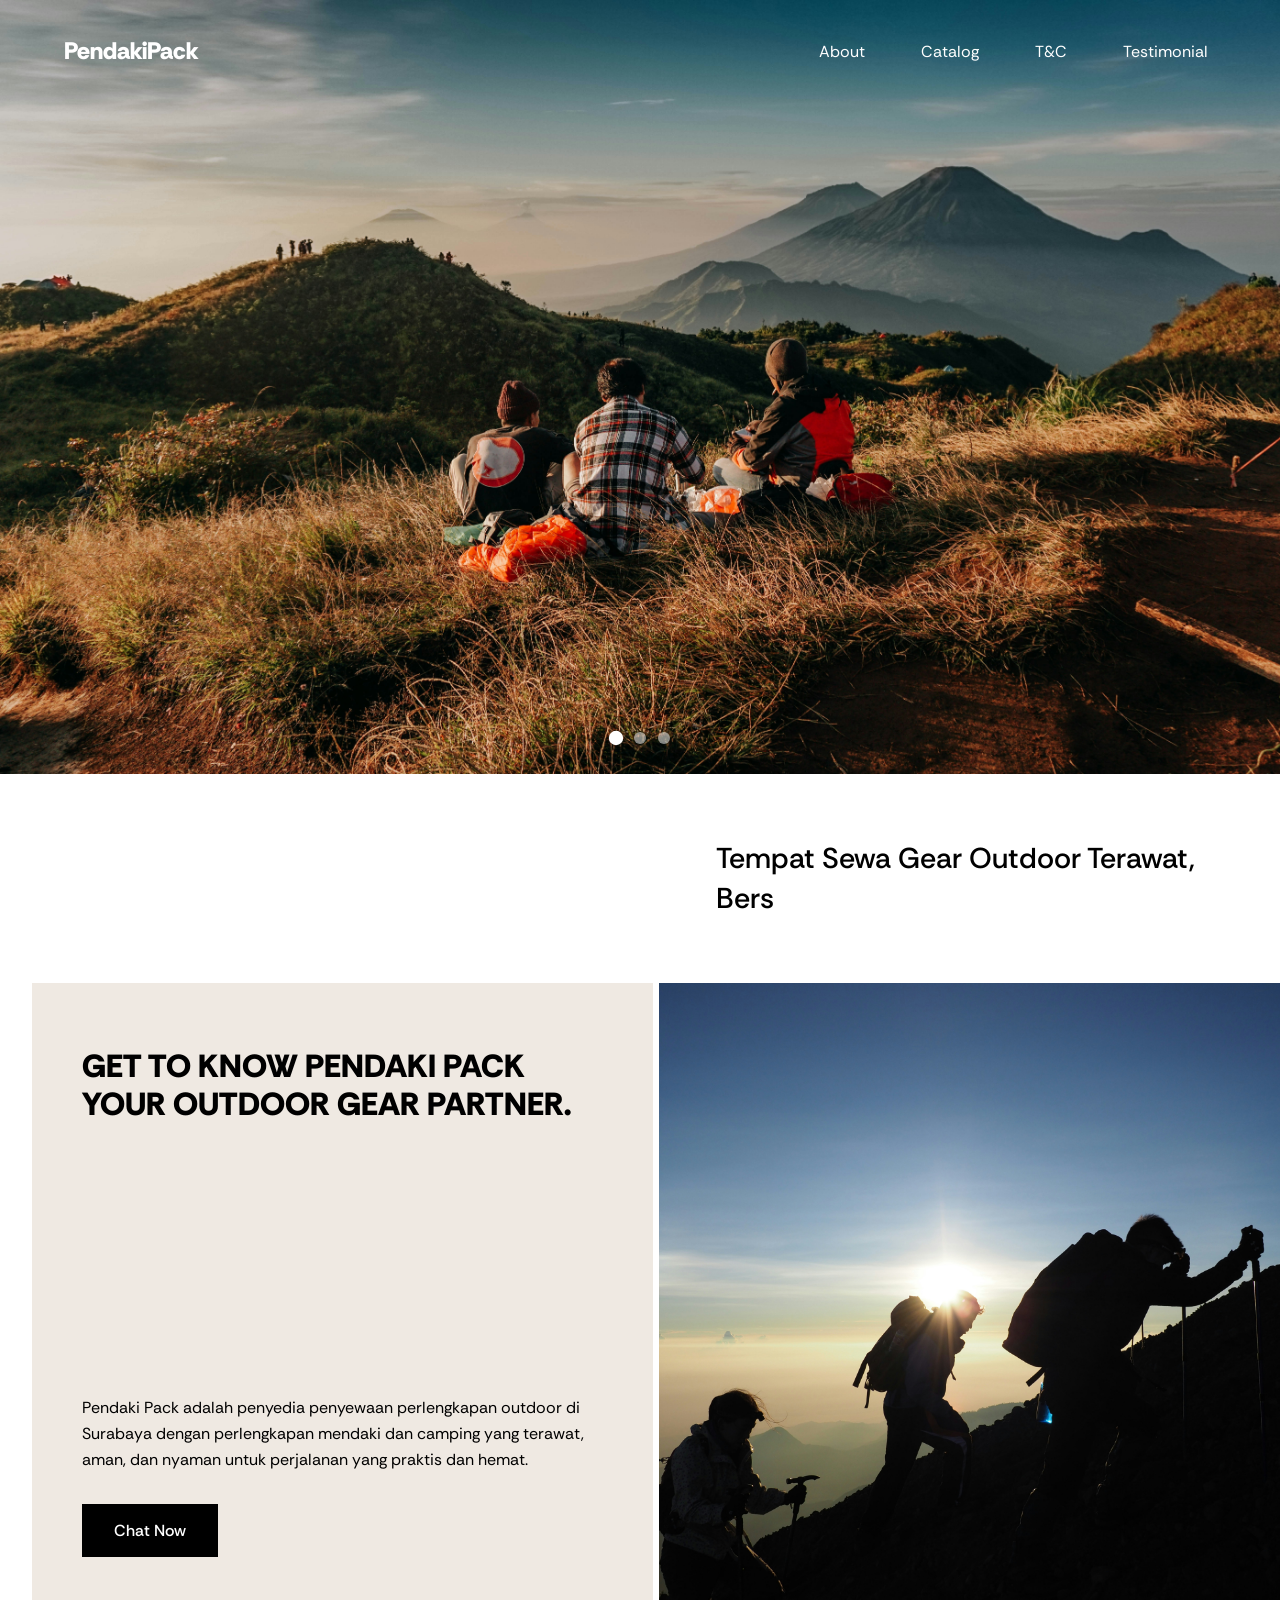
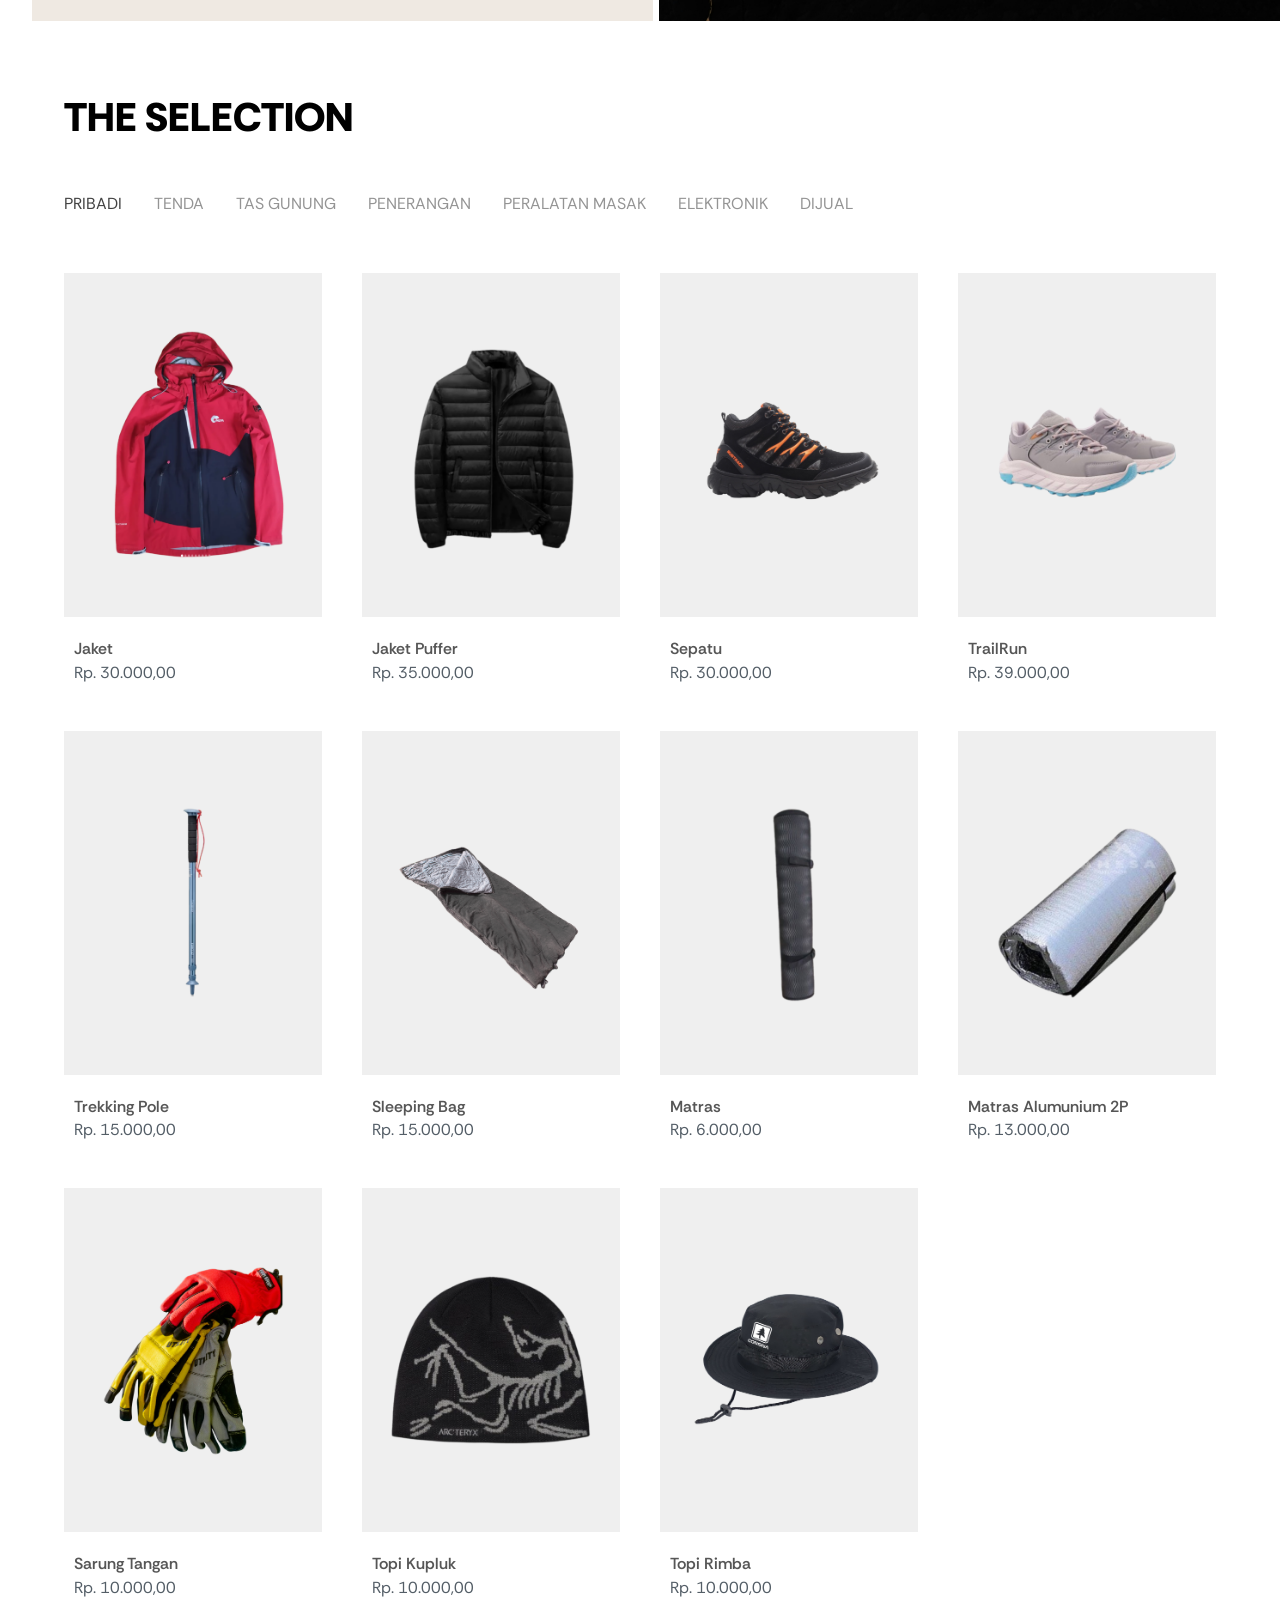
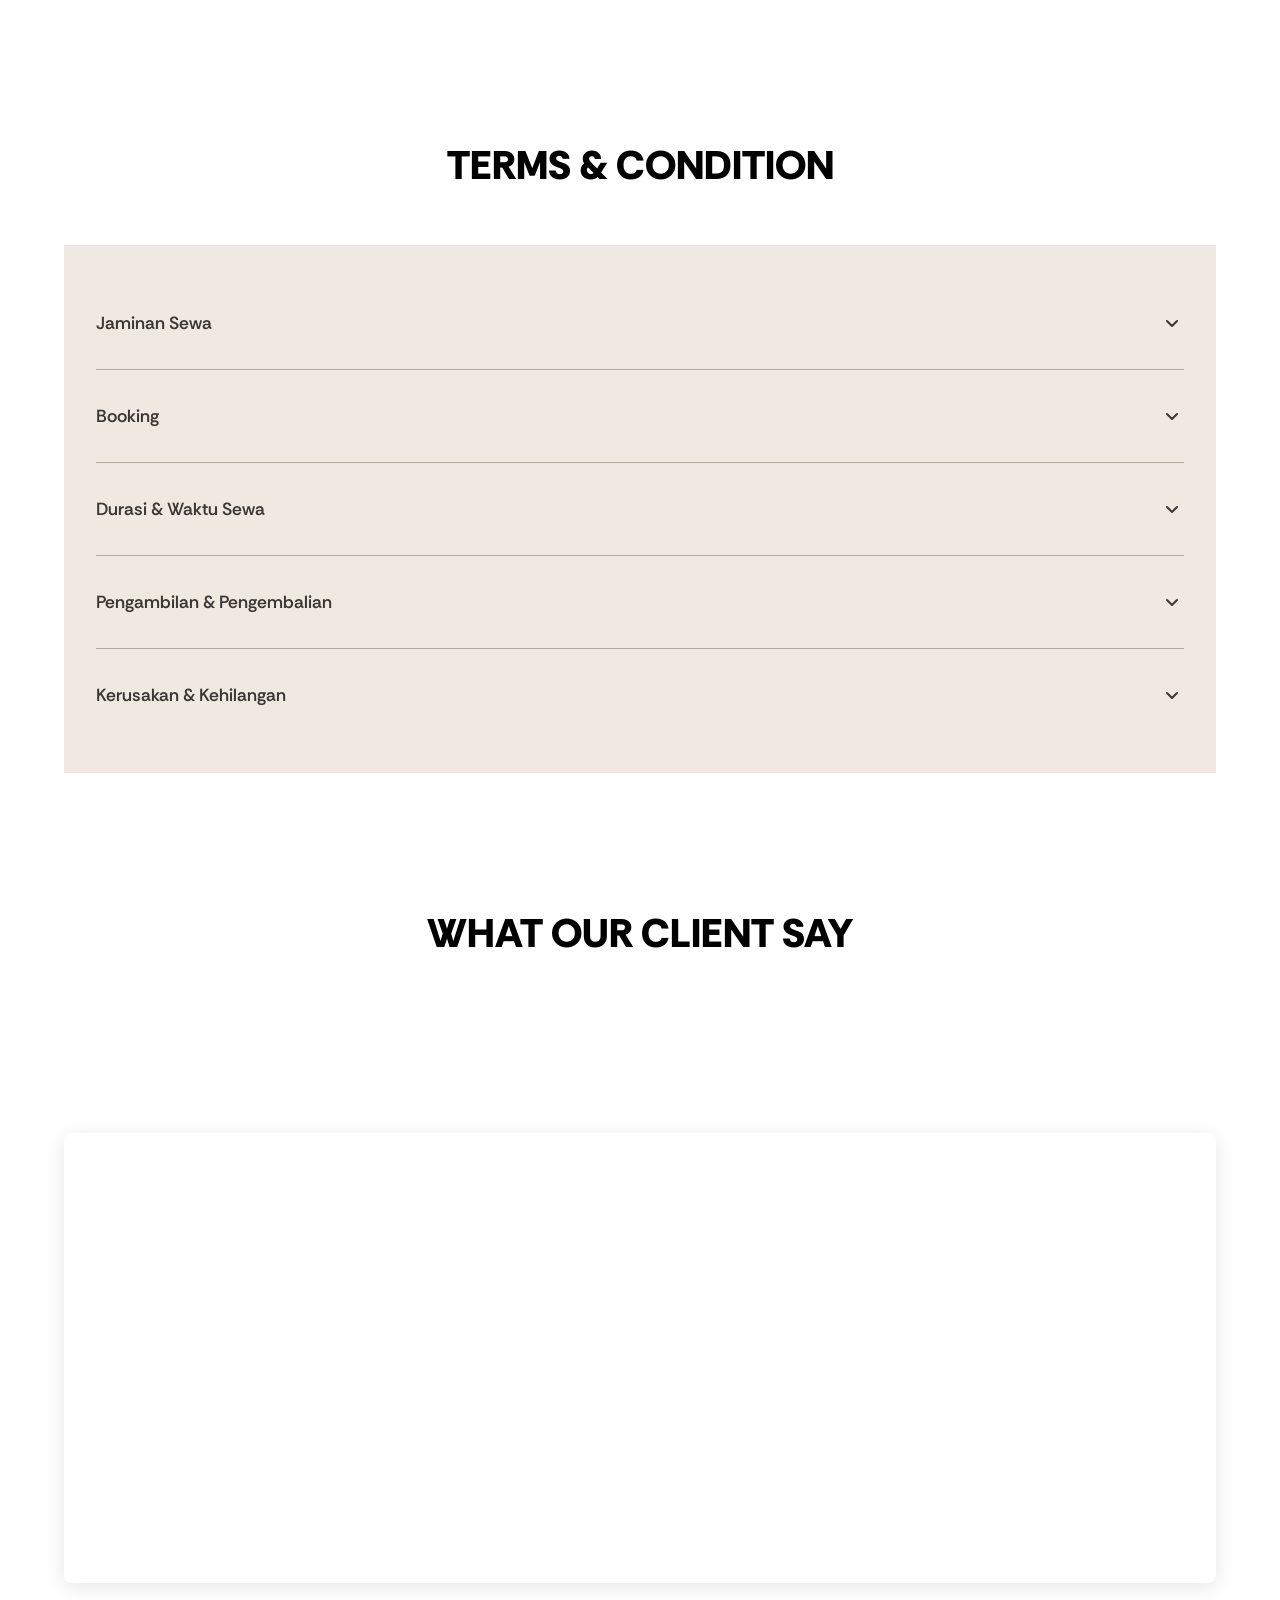
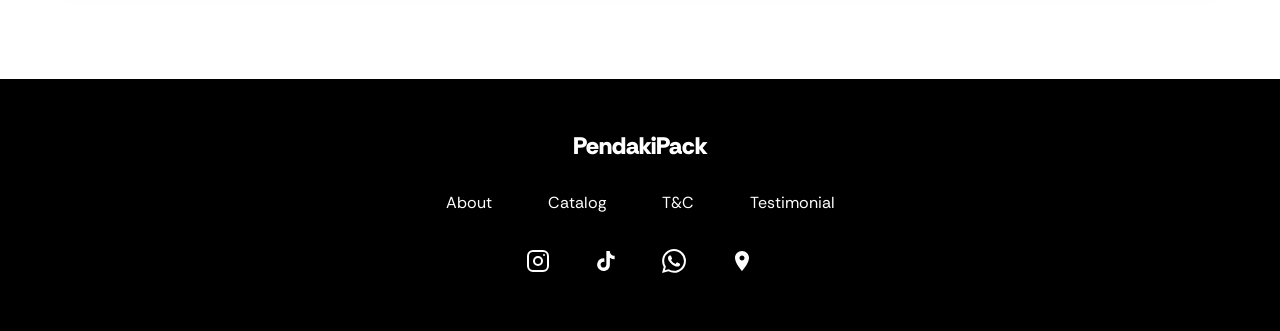
==== commit b86f03e8: "add menambahkan foto produk" ====
--- a/index.html
+++ b/index.html
@@ -293,7 +293,7 @@
     { 
         name: 'TrailRun', 
         price: 'Rp. 39.000,00', 
-        image: 'assets/products/trailrun.png',
+        image: 'assets/products/trailrunn.png',
         description: 'Sepatu TrailRun dengan sol tebal dan grip responsif. Nyaman di medan berbatu, desain low-cut bikin kaki tetap bebas bergerak.',
         pricing: ['1 HARI = 39.000', '2 HARI = 41.000', '3 HARI = 53.000', '4 HARI = 62.000', '5 HARI = 72.000'],
         whatsapp: 'https://wa.me/6285117835434?text=Halo,%20saya%20ingin%20booking%20TrailRun'
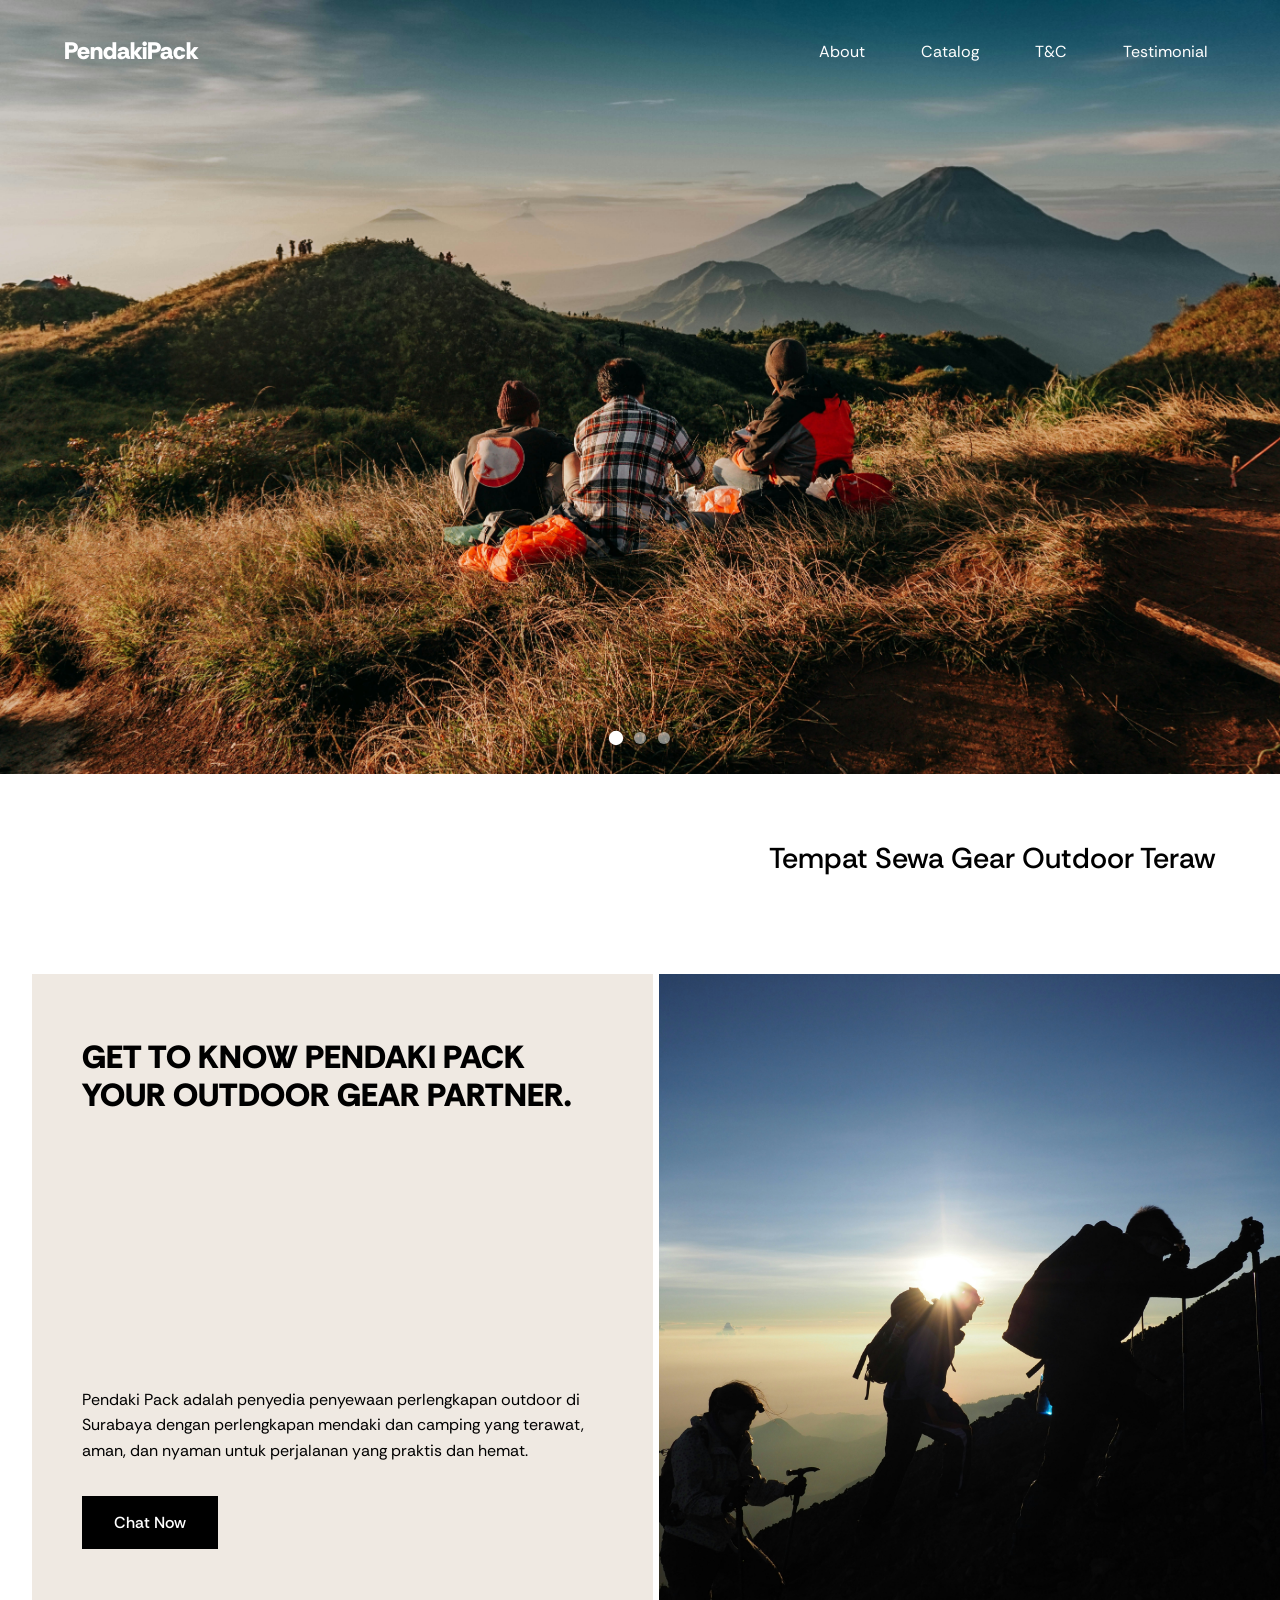
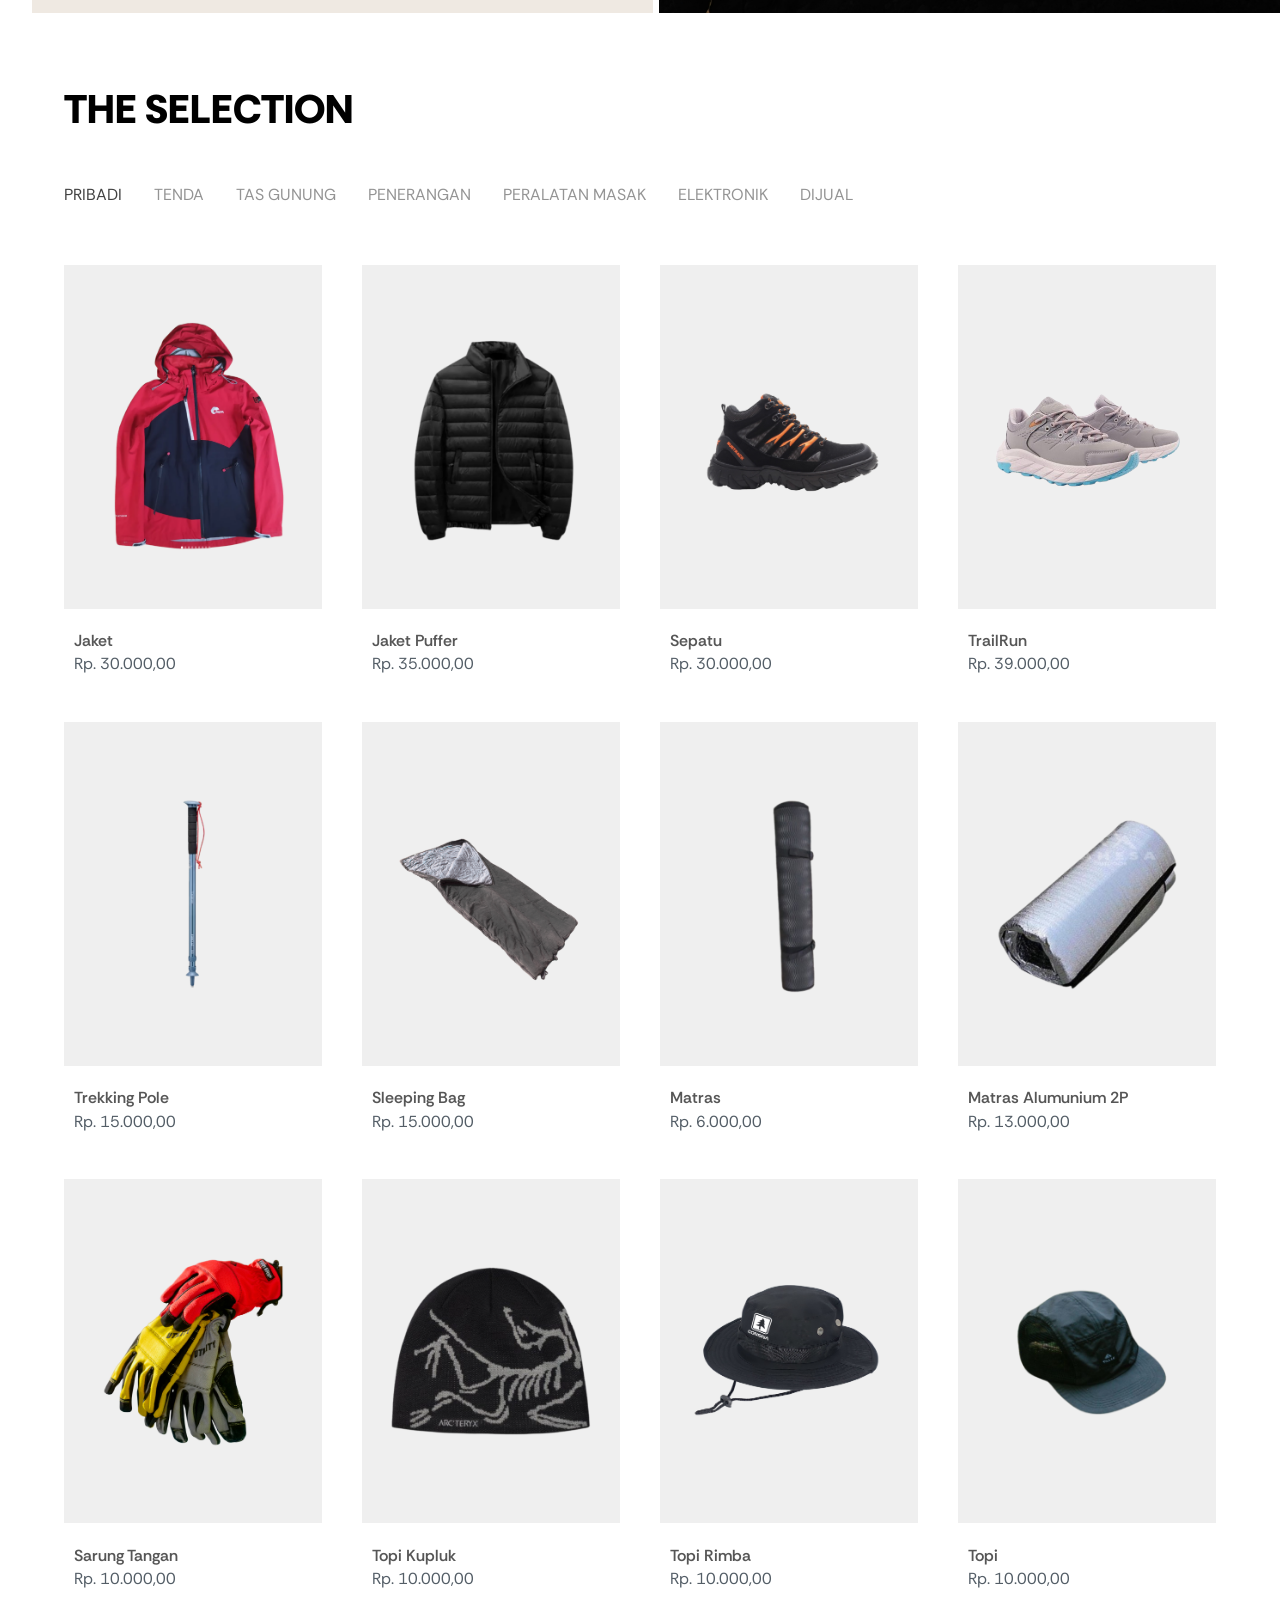
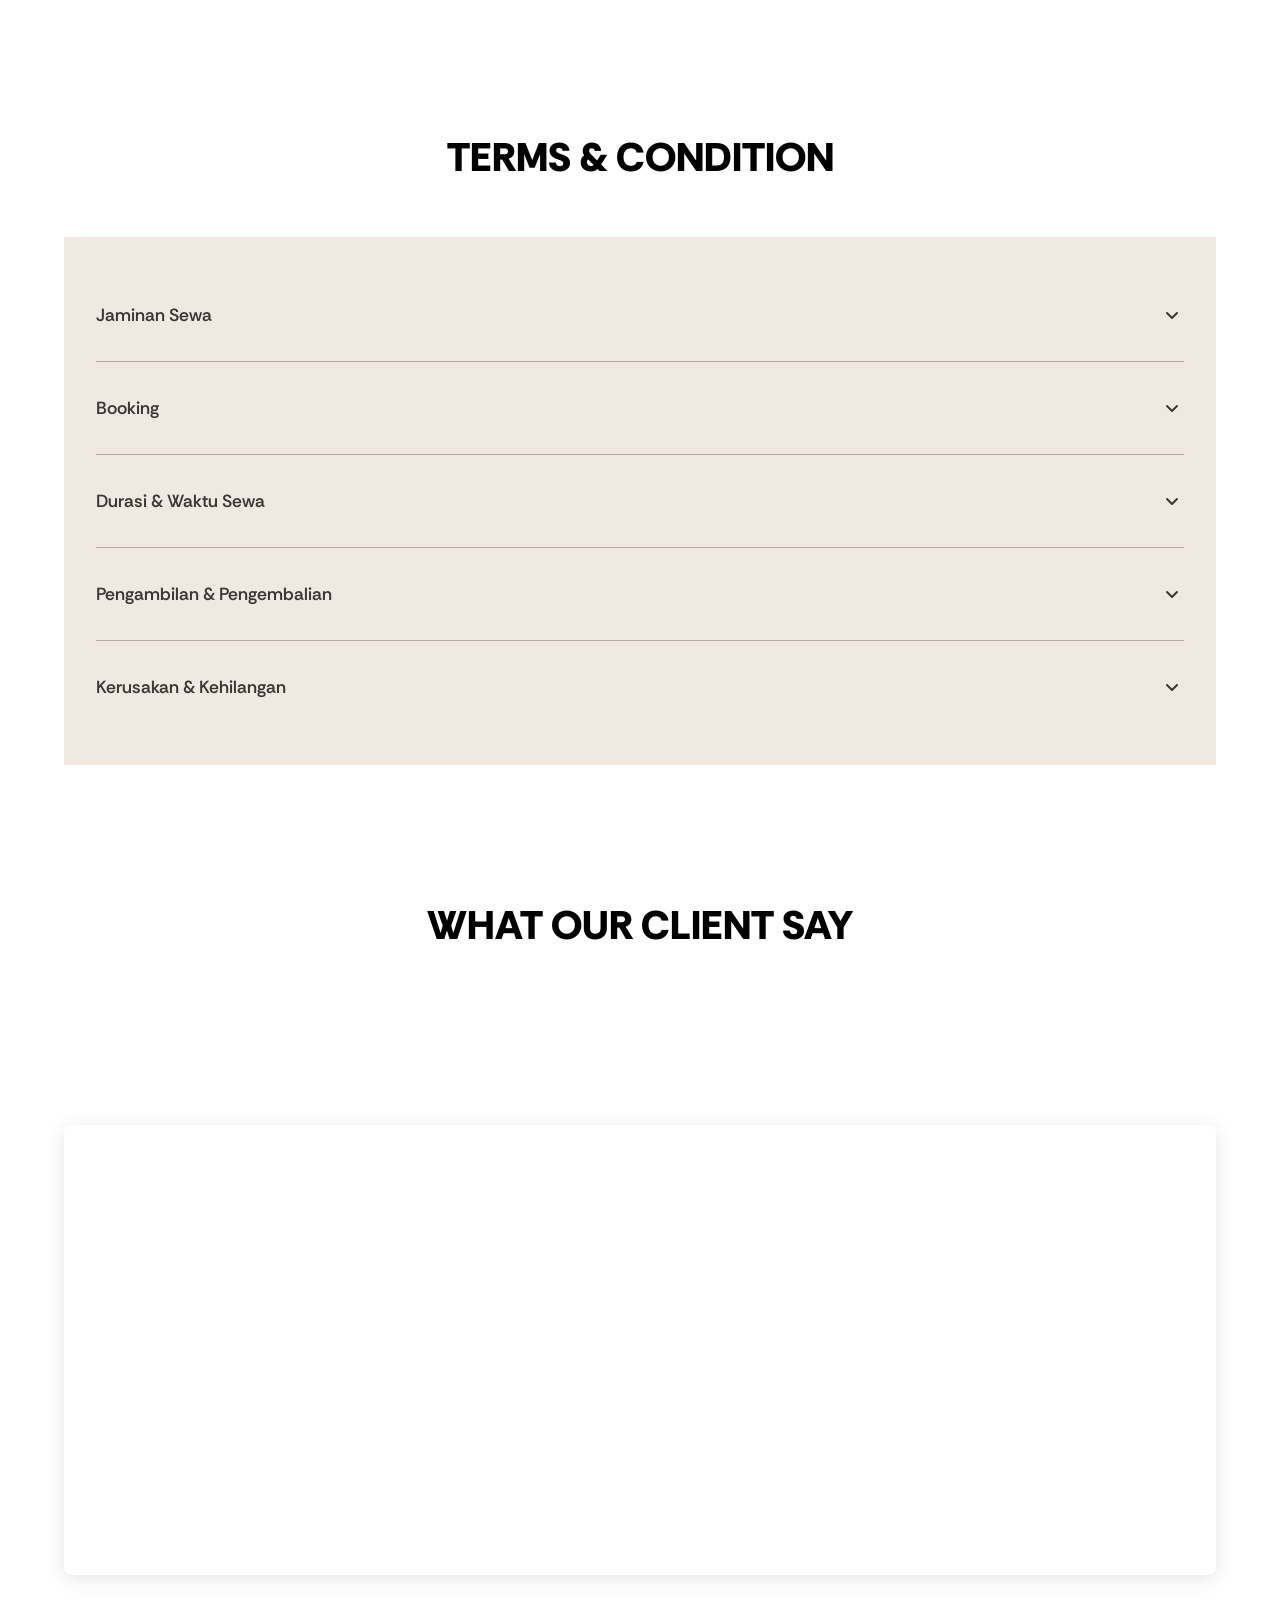
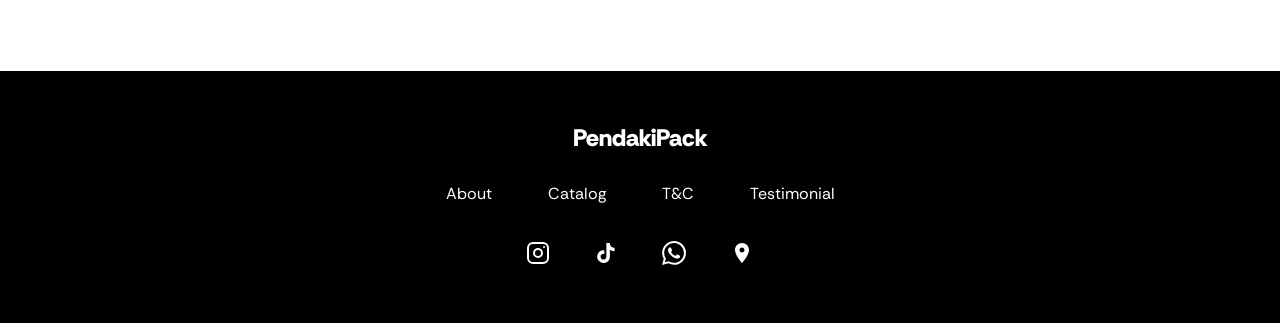
==== commit 22cdbd6a: "add : item topi" ====
--- a/index.html
+++ b/index.html
@@ -338,14 +338,14 @@
         pricing: ['1 HARI = 10.000', '2 HARI = 15.000', '3 HARI = 20.000', '4 HARI = 25.000', '5 HARI = 30.000'],
         whatsapp: 'https://wa.me/6285117835434?text=Halo,%20saya%20ingin%20booking%20Sarung%20Tangan'
     },  
-  { 
+    { 
     name: 'Topi Kupluk', 
     price: 'Rp. 10.000,00', 
     image: 'assets/products/kupluk.png',
     description: 'Topi kupluk berbahan rajut yang hangat dan nyaman digunakan. Cocok untuk aktivitas outdoor, camping, atau pendakian di cuaca dingin. Desain simpel dan elastis sehingga pas digunakan di berbagai ukuran kepala.',
     pricing: ['2 HARI = 10.000', '3 HARI = 13.000', '4 HARI = 16.000', '5 HARI = 19.000'],
     whatsapp: 'https://wa.me/6285117835434?text=Halo,%20saya%20ingin%20booking%20Topi%20Kupluk'
-},
+    },
     { 
         name: 'Topi Rimba', 
         price: 'Rp. 10.000,00', 
@@ -353,7 +353,15 @@
         description: 'Topi rimba dengan desain lebar untuk melindungi dari sinar matahari dan hujan. Material tahan air dengan tali pengikat di dagu untuk keamanan ekstra.',
         pricing: ['1 HARI = 10.000', '2 HARI = 13.000', '3 HARI = 16.000', '4 HARI = 19.000', '5 HARI = 22.000'],
         whatsapp: 'https://wa.me/6285117835434?text=Halo,%20saya%20ingin%20booking%20Topi%20Rimba'
-    }
+    },
+    { 
+        name: 'Topi', 
+        price: 'Rp. 10.000,00', 
+        image: 'assets/products/topibiasa.png',
+        description: 'Topi outdoor untuk melindungi dari panas dan hujan ringan. Nyaman digunakan saat pendakian, camping, maupun aktivitas luar ruangan lainnya.',
+         pricing: ['1 HARI = 10.000', '2 HARI = 13.000', '3 HARI = 16.000', '4 HARI = 19.000', '5 HARI = 22.000'],
+        whatsapp: 'https://wa.me/6285117835434?text=Halo,%20saya%20ingin%20booking%20Topi'
+    },
 ],
 tent: [
       { 
@@ -552,10 +560,10 @@
     },
     { 
         name: 'Gas Portable', 
-        price: 'Rp. 12.000,00', 
+        price: 'Rp. 14.000,00', 
         image: 'assets/products/gas.png',
         description: 'Tabung gas portable untuk kompor camping. Standar connector, isi 230gr, efisien untuk memasak 3-4 hari pendakian grup kecil.',
-        pricing: ['Rp. 12.000'],
+        pricing: ['Rp. 14.000'],
         whatsapp: 'https://wa.me/6285117835434?text=Halo,%20saya%20ingin%20membeli%20Gas%20Portable'
     },
     { 
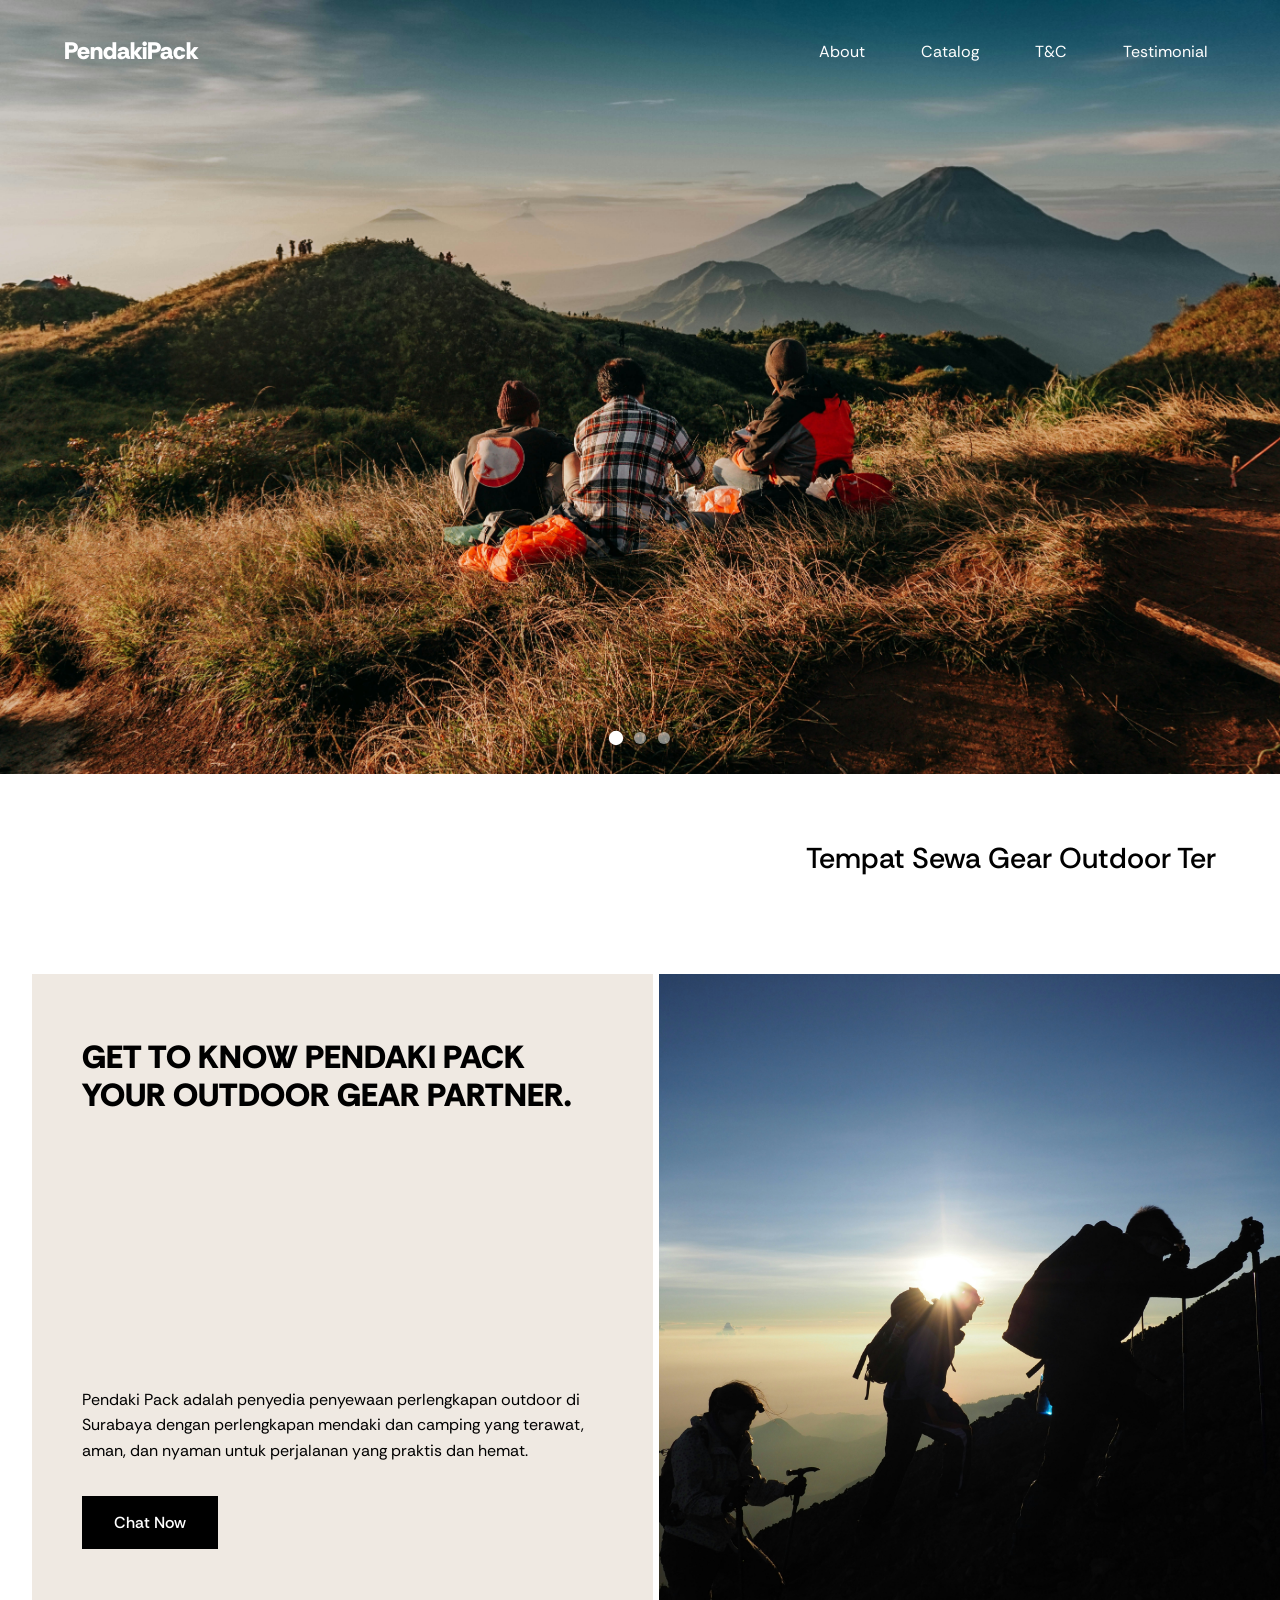
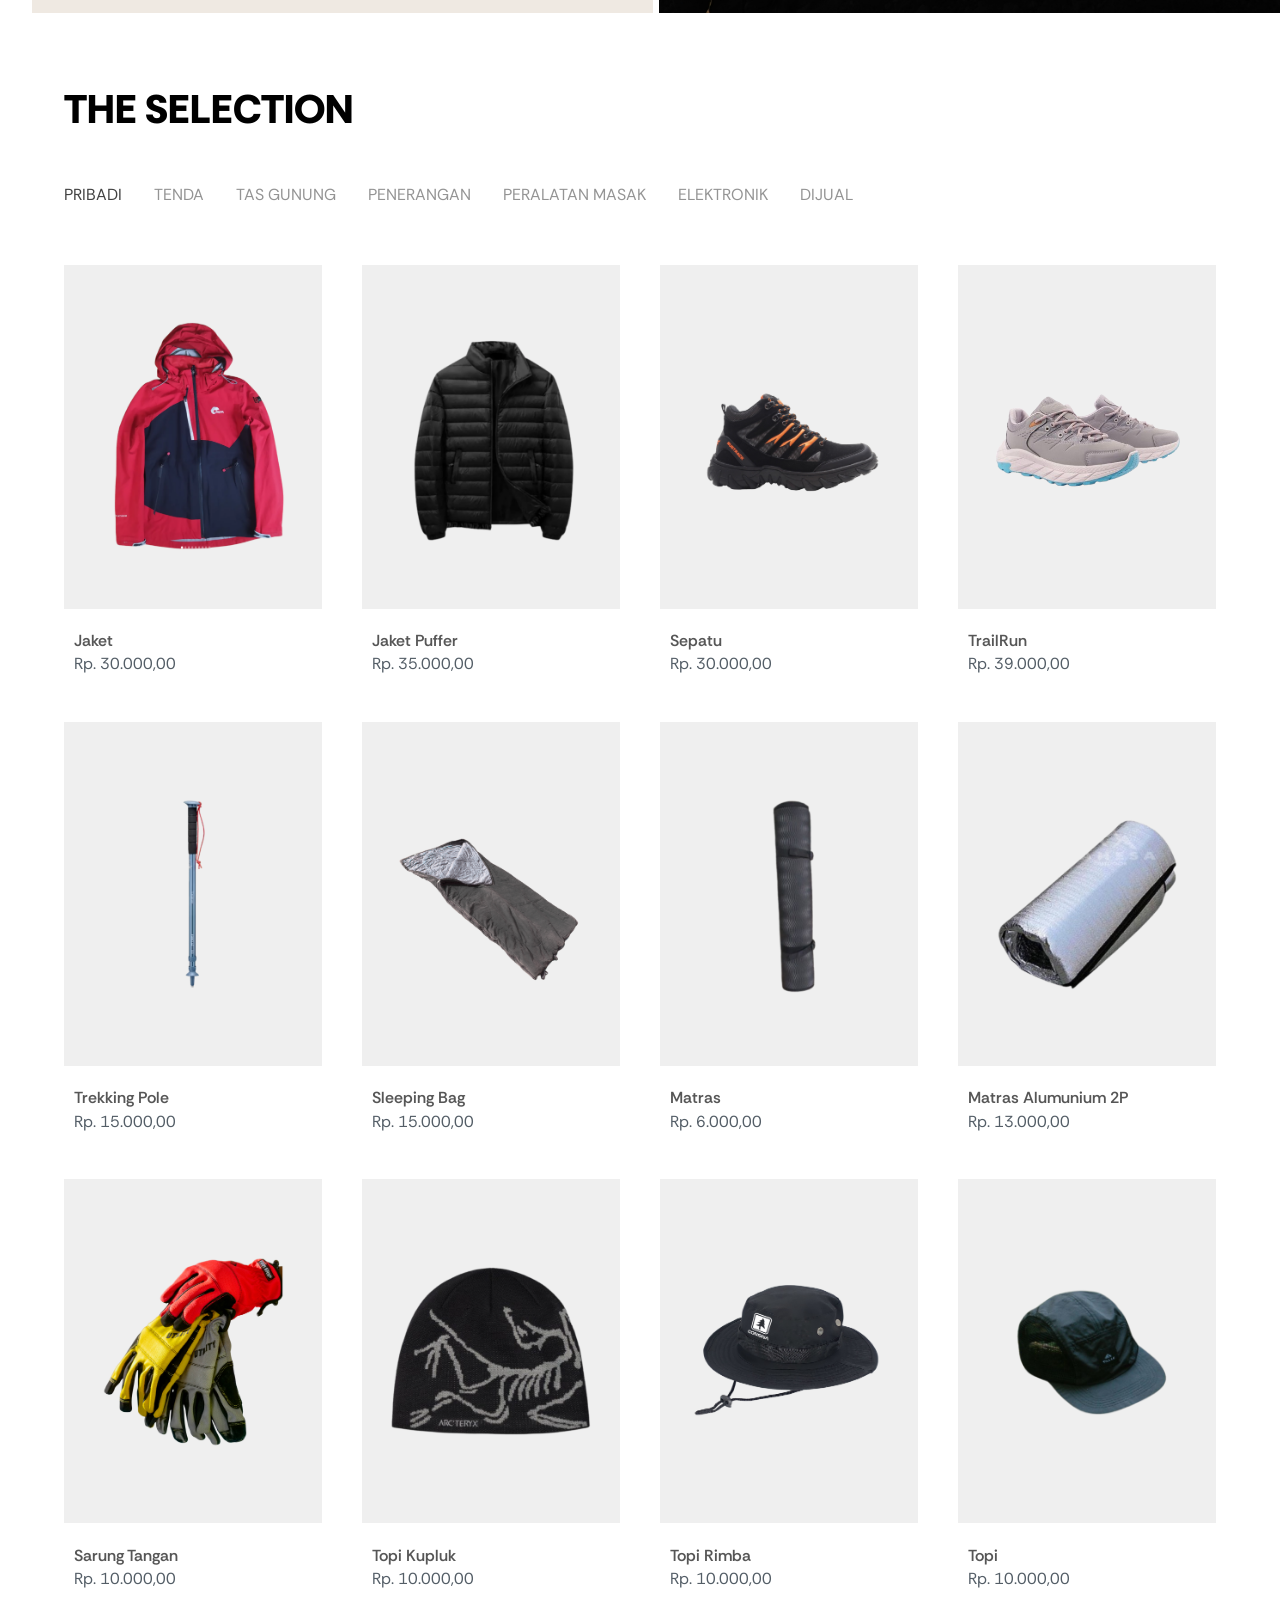
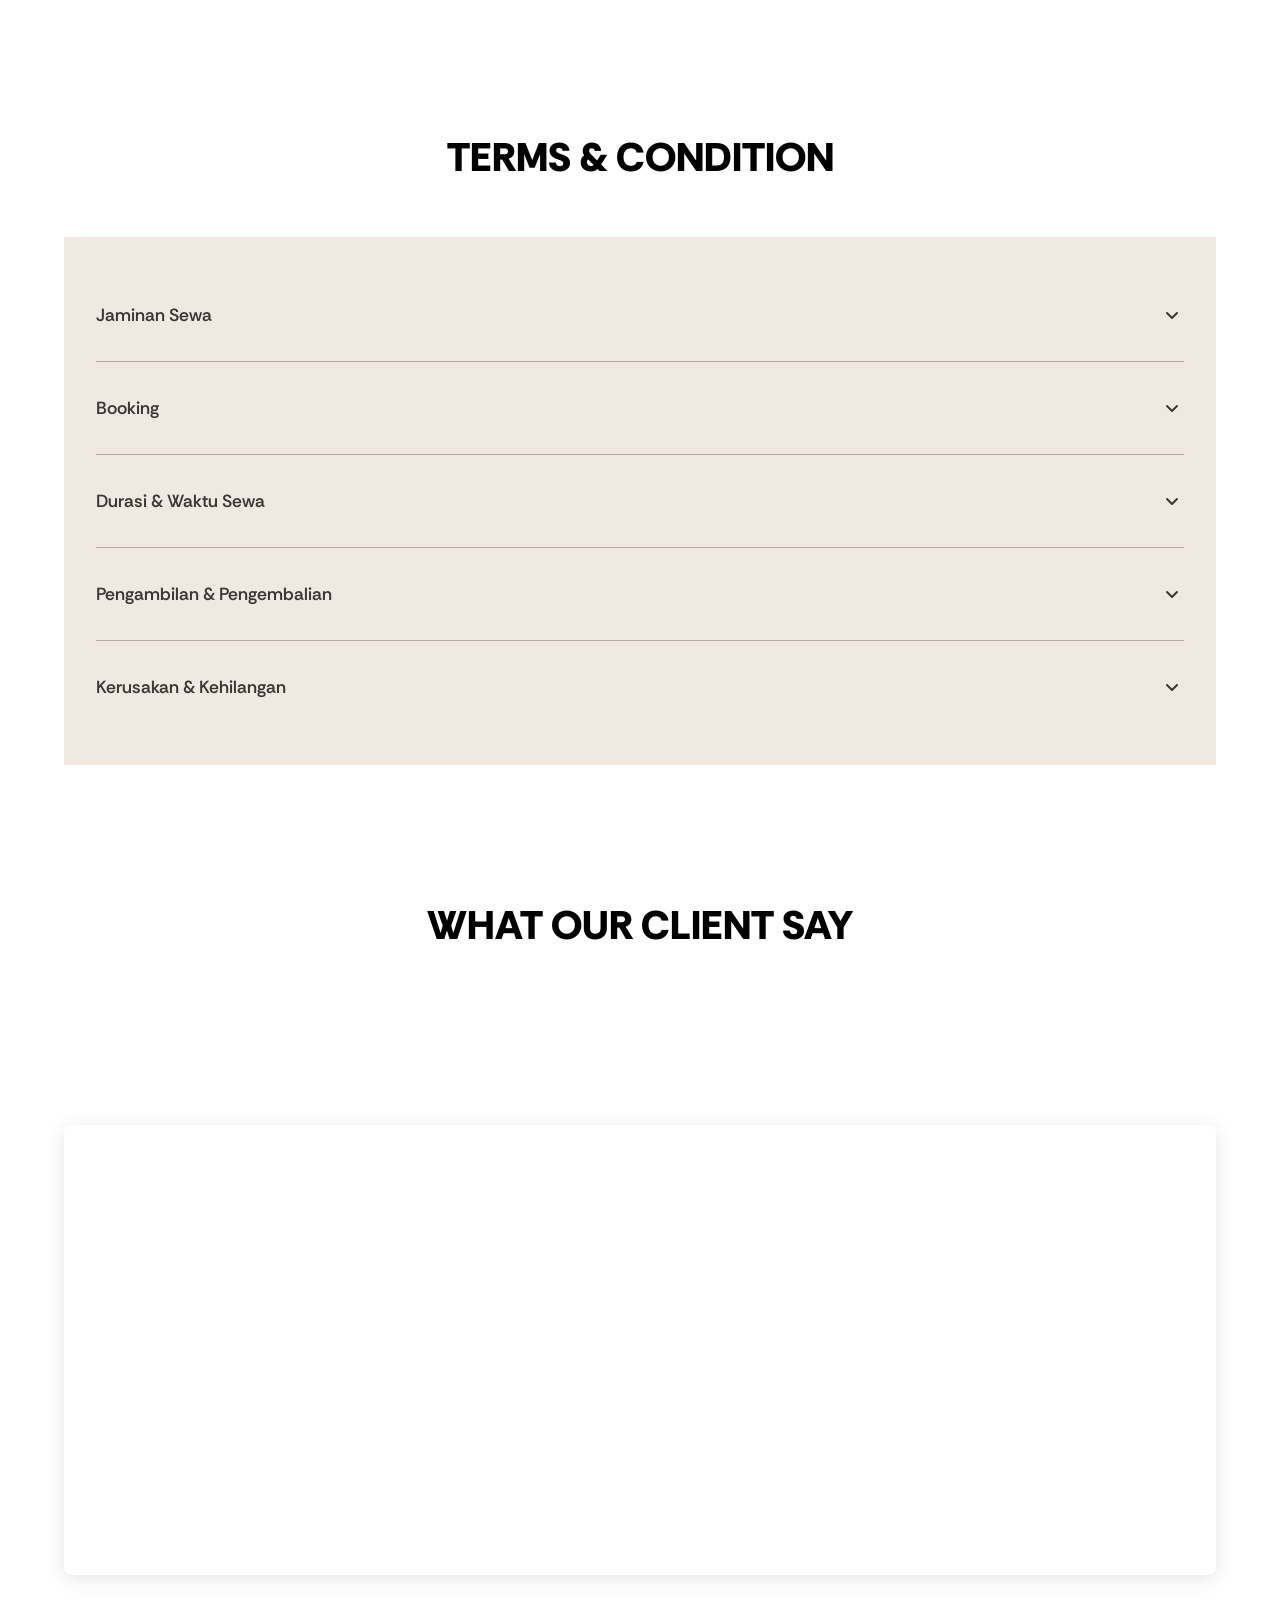
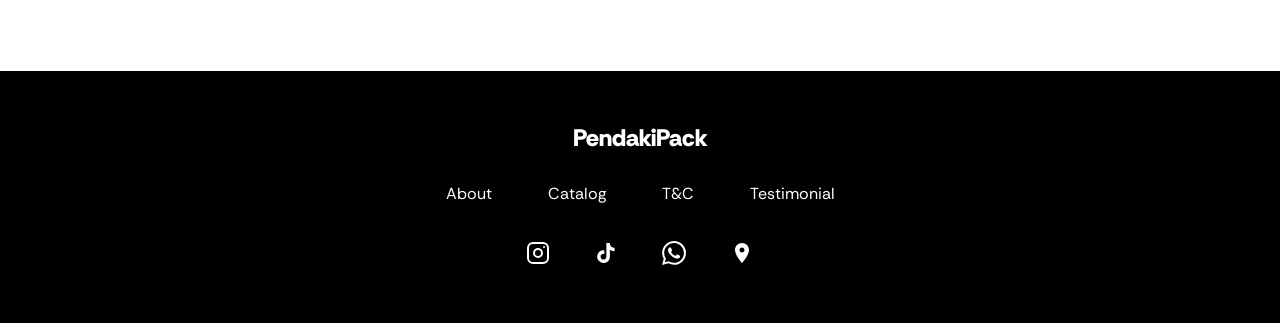
==== commit 900f7ca9: "add : google review" ====
--- a/index.html
+++ b/index.html
@@ -200,8 +200,7 @@
 
 <!-- Elfsight Google Reviews | Untitled Google Reviews -->
 <script src="https://elfsightcdn.com/platform.js" async></script>
-<div class="elfsight-app-68aeb6fd-6000-4cf6-91ff-76d4d8b76254" data-elfsight-app-lazy>
-</div>
+<div class="elfsight-app-ec4553c0-d709-4667-8472-c448f8fc6edc" data-elfsight-app-lazy></div>
 </section>
 
 <!-- Link ke JavaScript -->
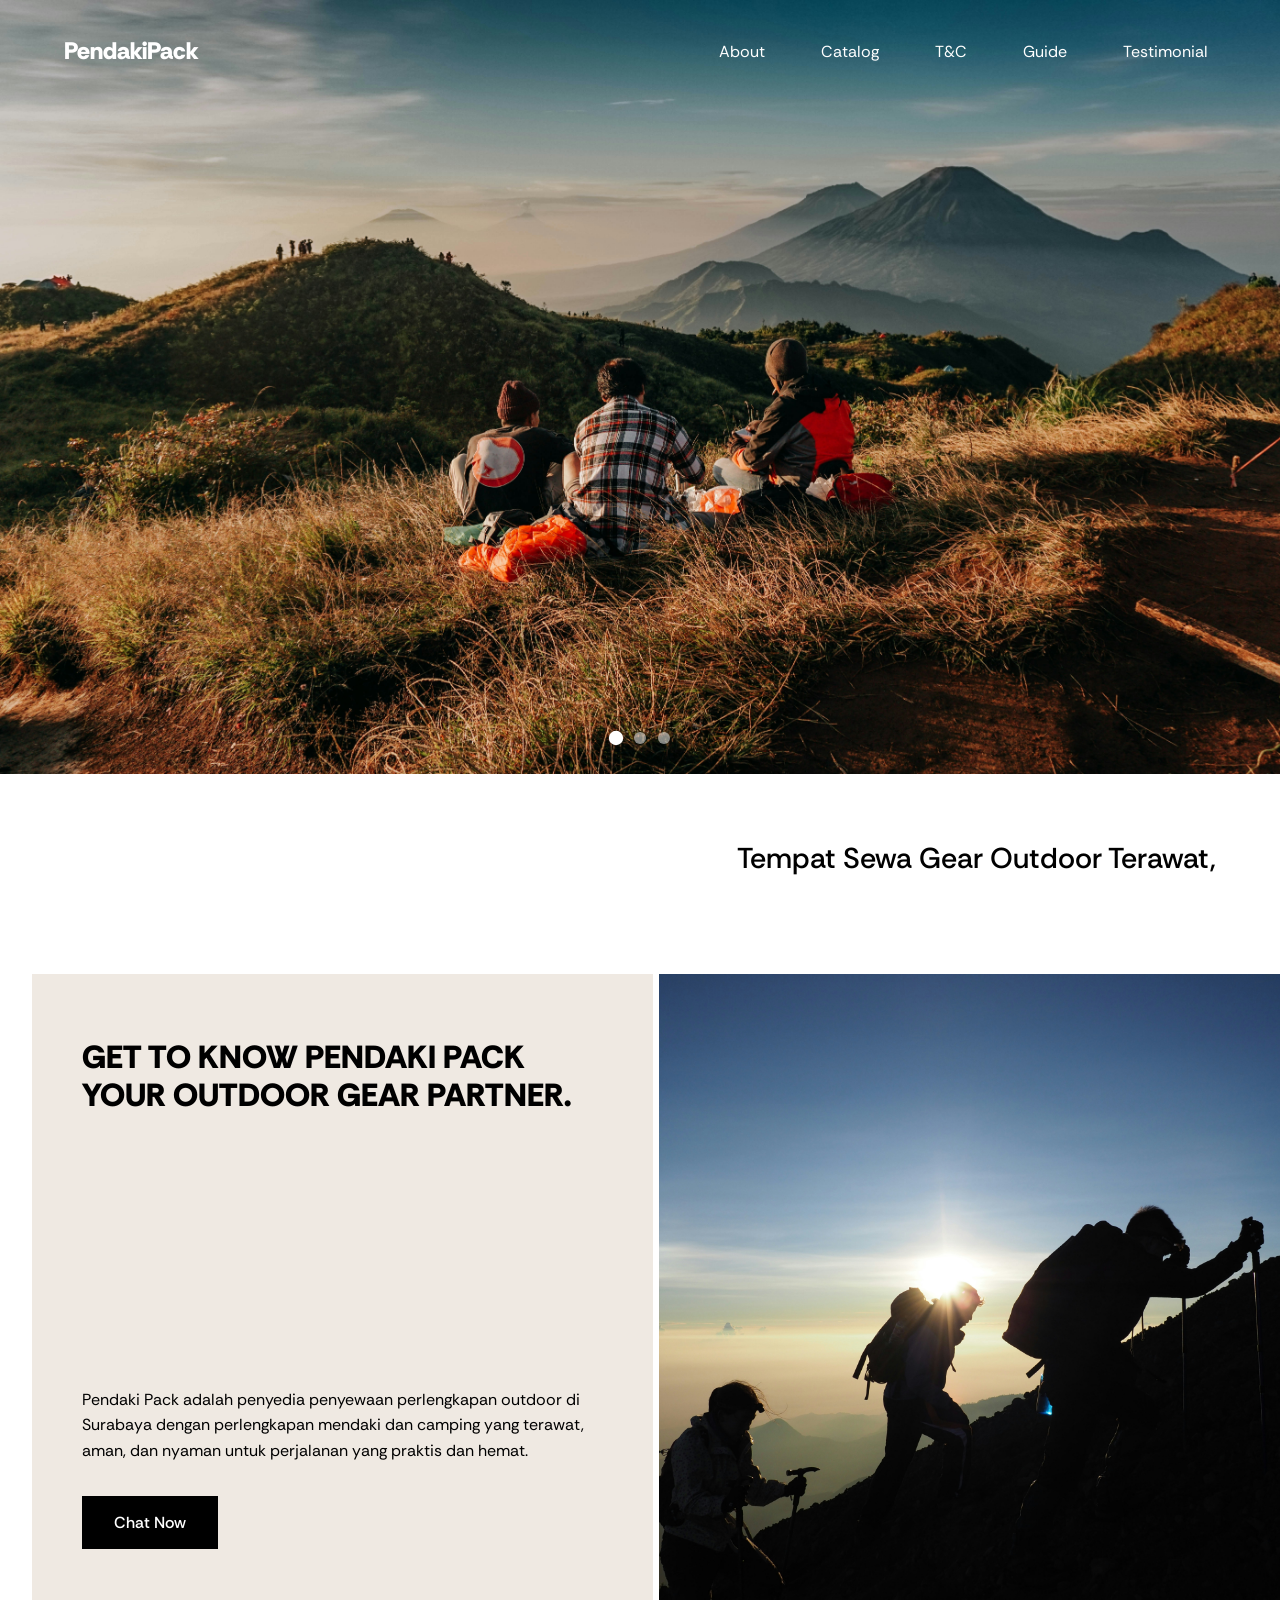
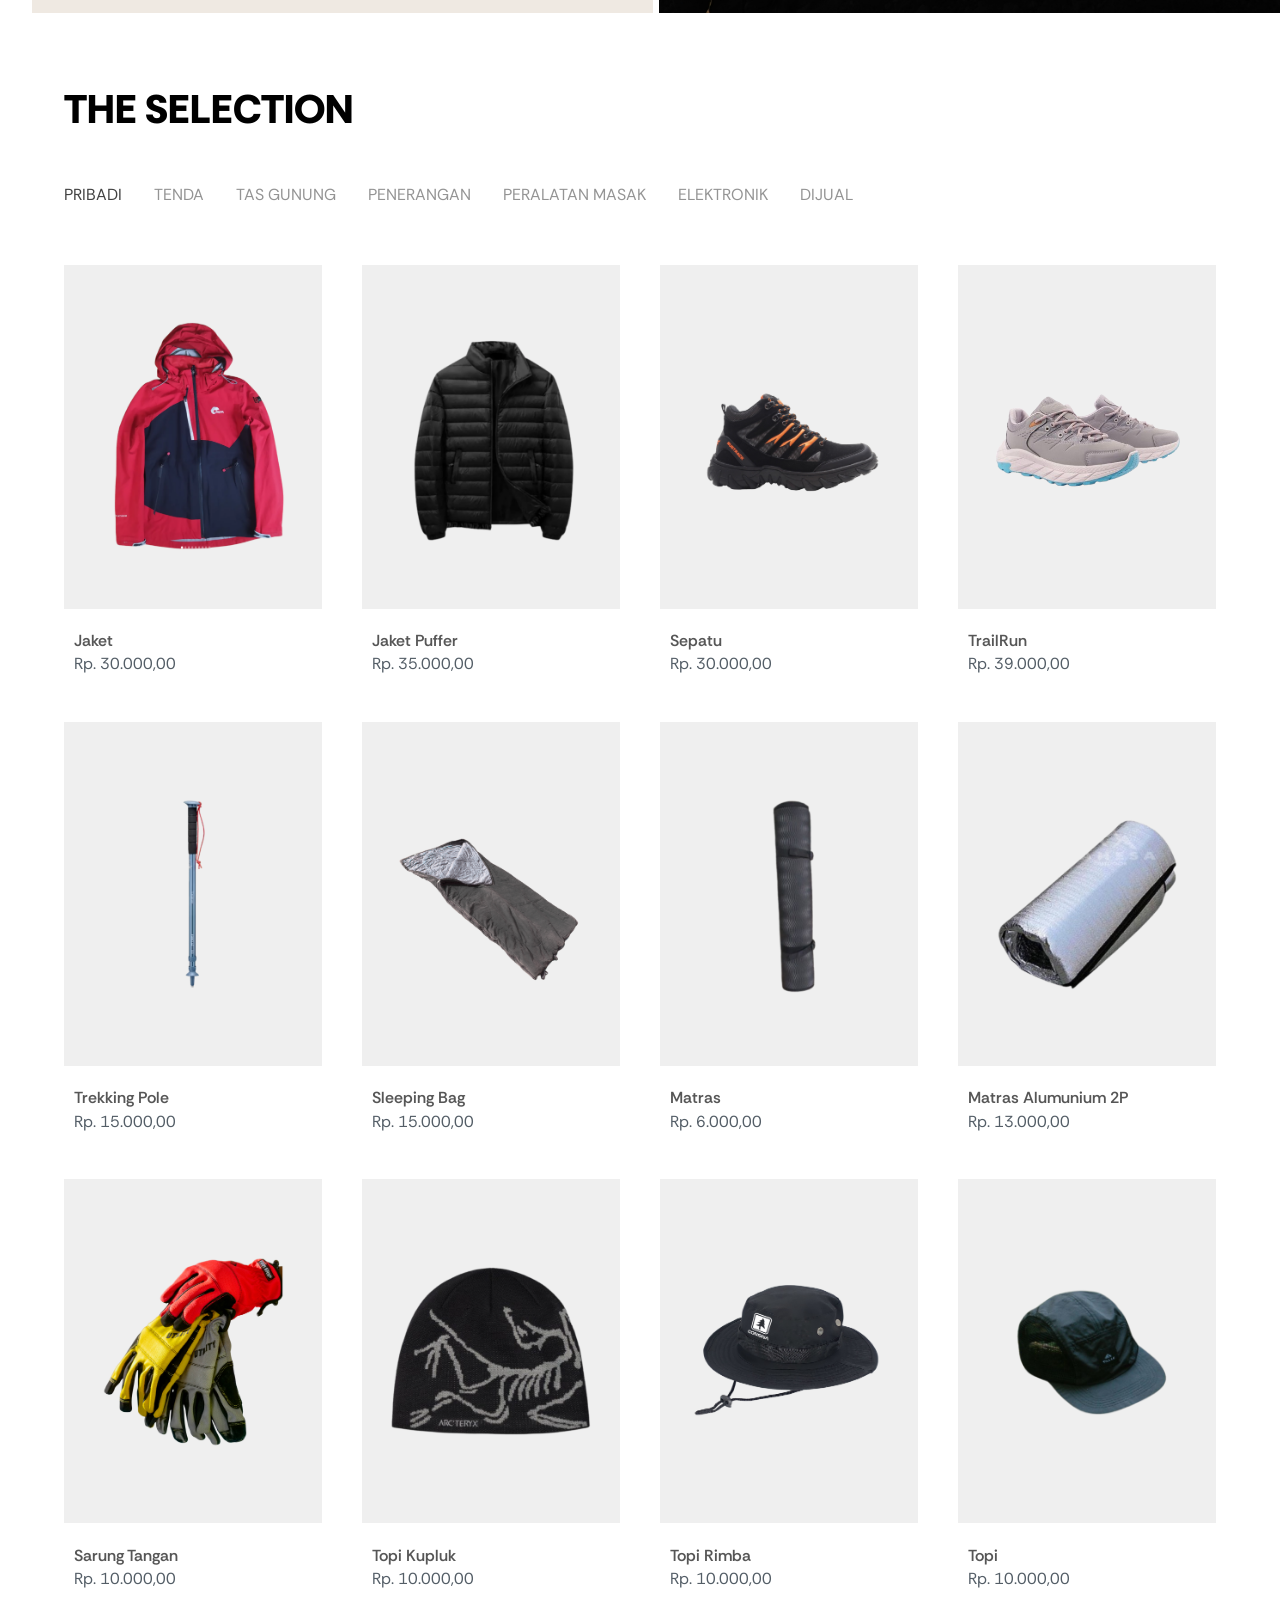
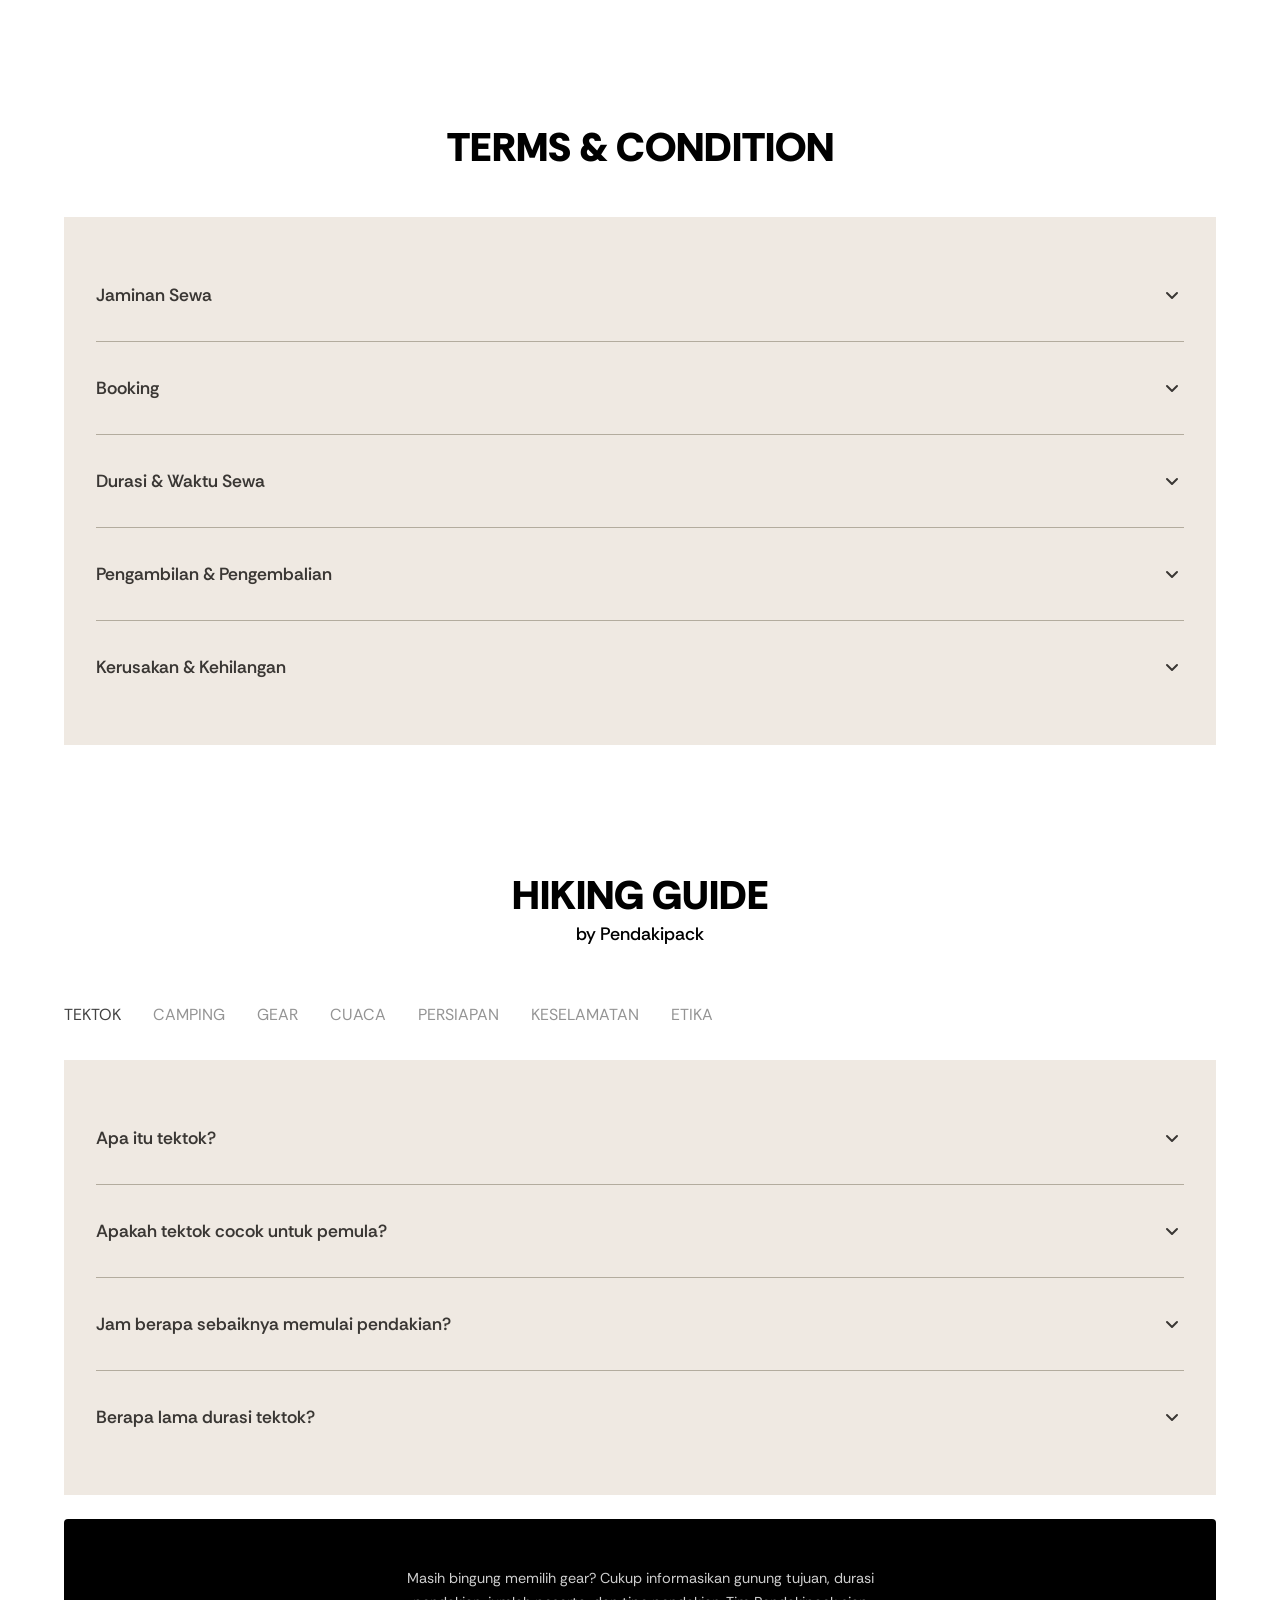
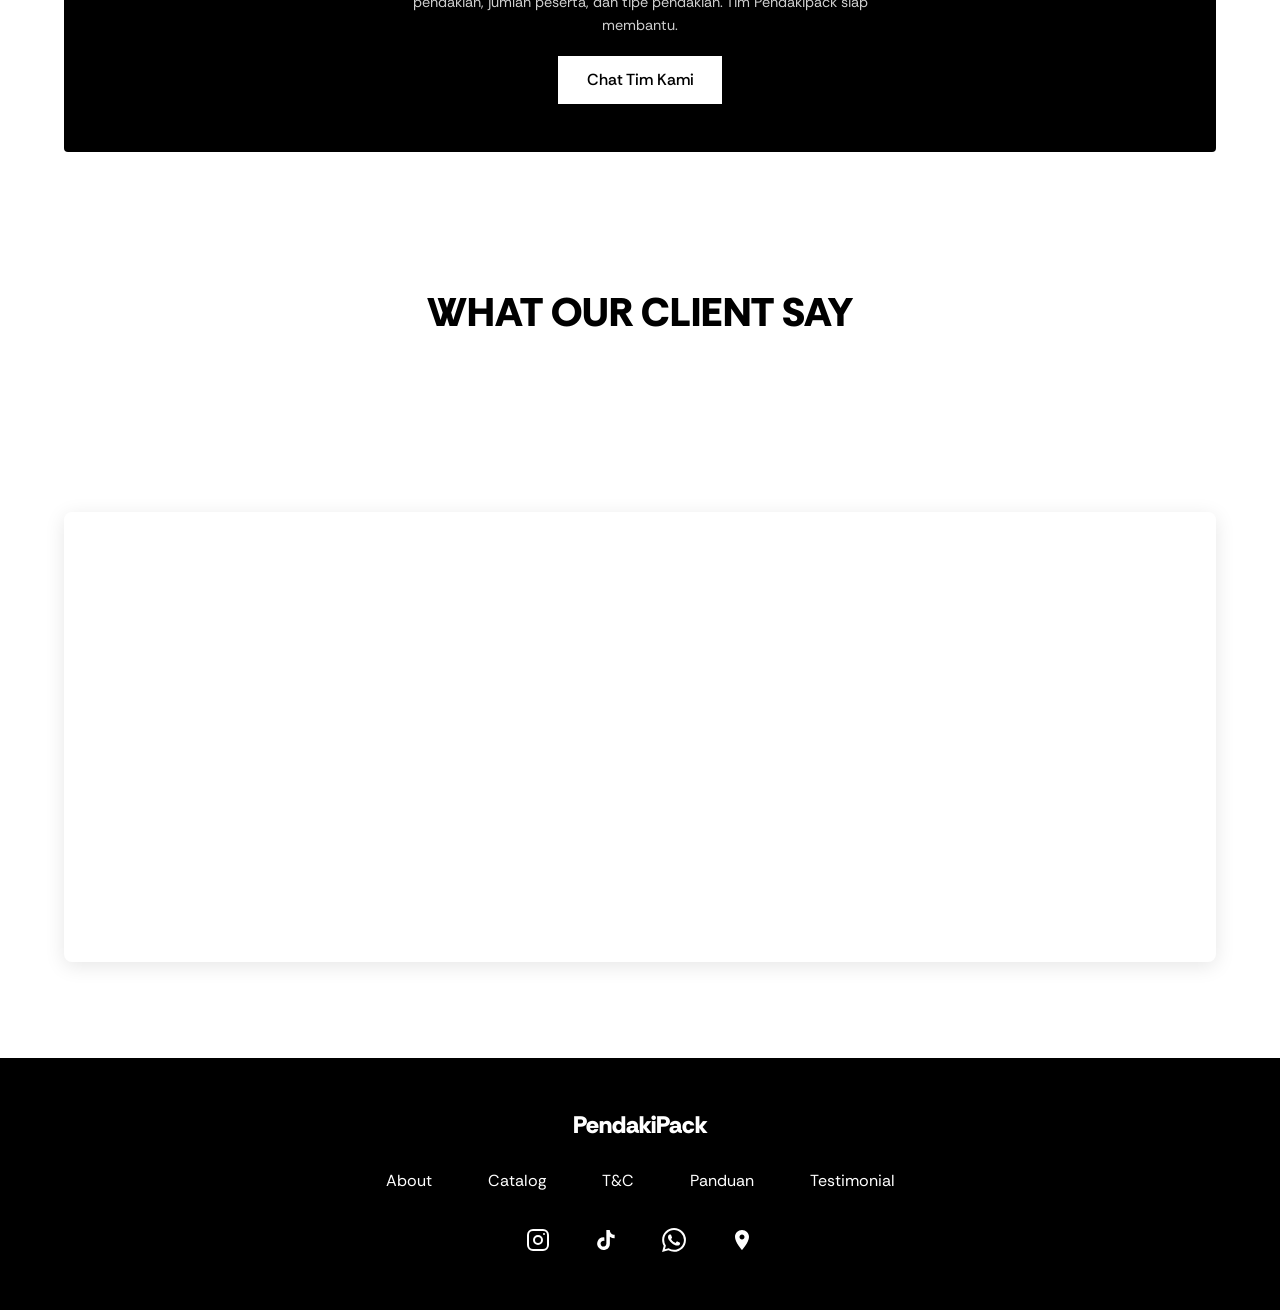
==== commit 995deaf2: "add : hiking guide" ====
--- a/index.html
+++ b/index.html
@@ -20,6 +20,7 @@
     <li><a href="#about">About</a></li>
     <li><a href="#catalog">Catalog</a></li>
     <li><a href="#faq">T&C</a></li>
+    <li><a href="#panduan">Guide</a></li>
     <li><a href="#testimonial">Testimonial</a></li>
     
 </ul>
@@ -172,6 +173,31 @@
         </div>
     </section>
 
+    <!-- Panduan Pendaki Section -->
+    <section class="terms-section panduan-section" id="panduan">
+        <h2 class="terms-title">
+            HIKING GUIDE
+            <span class="guide-subtitle">by Pendakipack</span>
+        </h2>
+
+        <div class="selection-tabs panduan-tabs" id="panduanTabs">
+            <button class="tab-btn active" data-panduan="tektok">TEKTOK</button>
+            <button class="tab-btn" data-panduan="camping">CAMPING</button>
+            <button class="tab-btn" data-panduan="gear">GEAR</button>
+            <button class="tab-btn" data-panduan="cuaca">CUACA</button>
+            <button class="tab-btn" data-panduan="persiapan">PERSIAPAN</button>
+            <button class="tab-btn" data-panduan="keselamatan">KESELAMATAN</button>
+            <button class="tab-btn" data-panduan="etika">ETIKA</button>
+        </div>
+
+        <div class="terms-container" id="panduanContainer">
+        </div>
+
+        <div class="panduan-cta">
+            <p class="panduan-cta-text">Masih bingung memilih gear? Cukup informasikan gunung tujuan, durasi pendakian, jumlah peserta, dan tipe pendakian. Tim Pendakipack siap membantu.</p>
+            <button class="btn-map panduan-cta-btn" id="panduanCtaBtn">Chat Tim Kami</button>
+        </div>
+    </section>
 
     <!-- Modal Pop-up -->
     <div class="modal-overlay" id="productModal">
@@ -230,6 +256,7 @@
             <li><a href="#about">About</a></li>
             <li><a href="#catalog">Catalog</a></li>
             <li><a href="#faq">T&C</a></li>
+            <li><a href="#panduan">Panduan</a></li>
             <li><a href="#testimonial">Testimonial</a></li>
         </ul>
         
@@ -1289,6 +1316,128 @@
     }
 });
 
+// ============================================
+// PANDUAN PENDAKI - DATA & RENDER
+// ============================================
+const panduanData = {
+    tektok: [
+        { q: 'Apa itu tektok?', a: 'Tektok adalah pendakian tanpa camping atau menginap. Pendaki berangkat dan turun pada hari yang sama sehingga tidak perlu membawa perlengkapan besar seperti tenda, matras, dan sleeping bag. Meskipun terlihat lebih ringan, tektok tetap membutuhkan persiapan yang matang karena tubuh akan digunakan untuk aktivitas fisik dalam waktu yang cukup panjang.' },
+        { q: 'Apakah tektok cocok untuk pemula?', a: 'Ya, tektok sering menjadi pilihan pertama bagi pendaki pemula karena perlengkapannya lebih sederhana dan durasinya lebih singkat. Namun tetap pilih gunung yang sesuai kemampuan dan jangan meremehkan medan pendakian.' },
+        { q: 'Jam berapa sebaiknya memulai pendakian?', a: 'Sebagian besar pendaki memulai perjalanan antara dini hari hingga pagi hari. Selain udara yang lebih sejuk, waktu ini juga memberikan kesempatan untuk turun sebelum malam sehingga perjalanan menjadi lebih aman.' },
+        { q: 'Berapa lama durasi tektok?', a: 'Durasi sangat bergantung pada gunung yang didaki, kondisi jalur, cuaca, dan kemampuan fisik masing-masing orang. Ada gunung yang bisa diselesaikan dalam 6–8 jam, ada juga yang membutuhkan lebih dari 12 jam perjalanan.' }
+    ],
+    camping: [
+        { q: 'Apa perbedaan tektok dan camping?', a: 'Camping berarti pendaki bermalam di gunung sehingga membutuhkan perlengkapan tambahan seperti tenda, sleeping bag, matras, alat masak, serta logistik yang lebih banyak. Karena membawa beban lebih berat, persiapan fisik juga perlu diperhatikan.' },
+        { q: 'Apakah sleeping bag wajib?', a: 'Ya. Sleeping bag berfungsi menjaga suhu tubuh saat malam hari. Meskipun menggunakan jaket tebal, tidur tanpa sleeping bag di gunung sering kali tetap terasa sangat dingin.' },
+        { q: 'Mengapa perlu membawa matras?', a: 'Matras bukan hanya untuk kenyamanan tidur. Matras membantu mengurangi dingin dari tanah yang dapat langsung terserap oleh tubuh saat beristirahat.' },
+        { q: 'Berapa banyak makanan yang perlu dibawa?', a: 'Bawa makanan sesuai durasi pendakian dan selalu siapkan cadangan. Cuaca buruk atau kondisi tertentu bisa membuat perjalanan lebih lama dari rencana awal.' }
+    ],
+    gear: [
+        { q: 'Gear apa saja yang wajib dibawa saat mendaki?', a: 'Minimal membawa tas, jaket, air minum, makanan, jas hujan, headlamp, obat pribadi, dan alas kaki yang sesuai. Perlengkapan ini berfungsi untuk menjaga keamanan dan kenyamanan selama perjalanan.' },
+        { q: 'Apakah jaket gunung wajib?', a: 'Ya. Cuaca gunung bisa berubah dengan cepat. Siang hari mungkin terasa panas, tetapi saat berada di area puncak atau terkena angin kencang suhu dapat turun secara signifikan.' },
+        { q: 'Apakah bisa mendaki menggunakan sepatu biasa?', a: 'Bisa, tetapi kurang disarankan. Jalur gunung sering kali terdiri dari tanah, batu, akar pohon, dan medan licin. Sepatu hiking atau trail running memiliki grip yang lebih baik sehingga mengurangi risiko terpeleset.' },
+        { q: 'Mengapa headlamp penting?', a: 'Headlamp membantu penerangan saat pendakian dini hari, perjalanan malam, atau situasi darurat. Karena digunakan di kepala, kedua tangan tetap bebas untuk membantu menjaga keseimbangan.' },
+        { q: 'Apakah perlu membawa powerbank?', a: 'Sangat disarankan. Ponsel sering digunakan untuk komunikasi, dokumentasi, navigasi, dan keadaan darurat. Pastikan daya baterai tetap tersedia selama perjalanan.' },
+        { q: 'Mengapa dry bag penting?', a: 'Dry bag melindungi barang-barang penting seperti pakaian, dompet, sleeping bag, dan perangkat elektronik dari hujan atau kelembapan.' },
+        { q: 'Carrier berapa liter yang saya butuhkan?', list: ['Tektok: 15–30L', 'Camping 2 Hari 1 Malam: 40–50L', 'Camping 3 Hari 2 Malam: 50–65L', 'Ekspedisi: 65L+'], a: 'Memilih ukuran carrier yang tepat membuat barang lebih rapi dan nyaman dibawa selama pendakian.' }
+    ],
+    cuaca: [
+        { q: 'Seberapa dingin suhu di gunung?', a: 'Secara umum, semakin tinggi gunung maka suhu akan semakin rendah. Pada dini hari atau menjelang sunrise, suhu dapat terasa jauh lebih dingin dibanding siang hari.' },
+        { q: 'Apakah gunung tetap dingin saat musim kemarau?', a: 'Ya. Bahkan beberapa gunung mengalami suhu terdingin saat musim kemarau karena langit yang cerah membuat panas bumi lebih cepat hilang pada malam hari.' },
+        { q: 'Apakah jas hujan tetap perlu dibawa saat cuaca cerah?', a: 'Ya. Cuaca gunung sulit diprediksi dan dapat berubah dalam hitungan menit. Membawa jas hujan adalah langkah sederhana yang dapat mencegah banyak masalah selama pendakian.' },
+        { q: 'Apakah sinyal selalu tersedia di gunung?', a: 'Tidak. Beberapa area memiliki sinyal yang baik, sementara area lain mungkin tidak memiliki sinyal sama sekali. Karena itu, jangan bergantung sepenuhnya pada internet atau aplikasi online.' }
+    ],
+    persiapan: [
+        { q: 'Apakah perlu latihan fisik sebelum mendaki?', a: 'Sangat disarankan. Latihan sederhana seperti jogging, bersepeda, berenang, atau naik turun tangga dapat membantu tubuh beradaptasi dengan aktivitas pendakian.' },
+        { q: 'Mengapa harus cukup tidur sebelum mendaki?', a: 'Kurang tidur membuat tubuh lebih cepat lelah, sulit fokus, dan meningkatkan risiko cedera selama perjalanan.' },
+        { q: 'Apakah perlu sarapan sebelum mendaki?', a: 'Ya. Sarapan memberikan energi yang dibutuhkan tubuh untuk aktivitas fisik yang cukup berat selama pendakian.' },
+        { q: 'Mengapa perlu mempelajari jalur pendakian?', a: 'Mengetahui estimasi waktu, tingkat kesulitan, sumber air, dan titik istirahat dapat membantu pendakian menjadi lebih aman dan terencana.' },
+        { q: 'Apa yang perlu dicek sebelum berangkat?', a: 'Pastikan perlengkapan lengkap, cuaca mendukung, kondisi tubuh sehat, baterai perangkat terisi, dan seluruh anggota tim mengetahui rencana perjalanan.' }
+    ],
+    keselamatan: [
+        { q: 'Apa penyebab pendaki cepat kelelahan?', a: 'Biasanya karena kurang latihan fisik, kurang minum, kurang makan, membawa beban berlebihan, atau berjalan terlalu cepat sejak awal.' },
+        { q: 'Seberapa sering harus minum saat mendaki?', a: 'Minumlah secara berkala meskipun belum merasa haus. Tubuh yang terhidrasi dengan baik akan bekerja lebih optimal selama pendakian.' },
+        { q: 'Apa tanda-tanda dehidrasi?', a: 'Haus berlebihan, pusing, lemas, sakit kepala, kram otot, dan urine berwarna lebih pekat dari biasanya.' },
+        { q: 'Apa yang harus dilakukan jika merasa tidak kuat melanjutkan pendakian?', a: 'Istirahat terlebih dahulu, makan atau minum secukupnya, dan evaluasi kondisi tubuh. Jangan memaksakan diri hanya demi mencapai puncak.' },
+        { q: 'Apa yang harus dilakukan jika cuaca memburuk?', a: 'Gunakan perlengkapan hujan, cari tempat yang aman, dan pertimbangkan untuk menghentikan atau membatalkan pendakian jika kondisi dirasa berbahaya.' },
+        { q: 'Mengapa keselamatan lebih penting daripada puncak?', a: 'Puncak akan selalu ada dan bisa dicoba kembali di lain waktu. Keselamatan diri dan seluruh anggota tim harus menjadi prioritas utama dalam setiap pendakian.' }
+    ],
+    etika: [
+        { q: 'Apa itu Leave No Trace?', a: 'Prinsip yang mengajarkan pendaki untuk tidak meninggalkan sampah, tidak merusak alam, dan tidak mengganggu lingkungan sekitar selama pendakian.' },
+        { q: 'Bolehkah membuang sampah organik di gunung?', a: 'Tidak. Semua sampah yang dibawa naik, baik organik maupun anorganik, harus dibawa turun kembali.' },
+        { q: 'Mengapa harus menjaga kebersihan gunung?', a: 'Karena gunung adalah rumah bagi berbagai ekosistem dan juga tempat yang dinikmati oleh banyak orang. Menjaga kebersihan berarti ikut menjaga kelestarian alam.' },
+        { q: 'Mengapa harus menghormati pendaki lain?', a: 'Sikap saling menghargai membuat suasana pendakian lebih aman, nyaman, dan menyenangkan bagi semua orang.' }
+    ]
+};
+
+function renderPanduan(category) {
+    const container = document.getElementById('panduanContainer');
+    container.innerHTML = '';
+
+    panduanData[category].forEach((item, index) => {
+        const termId = `panduan-${category}-${index}`;
+        const termItem = document.createElement('div');
+        termItem.className = 'term-item';
+
+        let bodyHtml = '';
+        if (item.list) {
+            bodyHtml += '<ul>' + item.list.map(li => `<li>${li}</li>`).join('') + '</ul>';
+        }
+        if (item.a) {
+            bodyHtml += `<p>${item.a}</p>`;
+        }
+
+        termItem.innerHTML = `
+            <div class="term-header" data-panduan-term="${termId}">
+                <span class="term-name">${item.q}</span>
+                <svg class="term-arrow" width="24" height="24" viewBox="0 0 24 24" fill="none">
+                    <path d="M7 10L12 15L17 10" stroke="#3A3734" stroke-width="2" stroke-linecap="round" stroke-linejoin="round"/>
+                </svg>
+            </div>
+            <div class="term-content" id="${termId}">
+                ${bodyHtml}
+            </div>
+        `;
+        container.appendChild(termItem);
+    });
+
+    container.querySelectorAll('.term-header').forEach(header => {
+        header.addEventListener('click', function () {
+            const content = this.nextElementSibling;
+            const arrow = this.querySelector('.term-arrow');
+            const item = this.parentElement;
+
+            item.classList.toggle('active');
+
+            if (item.classList.contains('active')) {
+                arrow.style.transform = 'rotate(180deg)';
+                content.style.maxHeight = '600px';
+            } else {
+                arrow.style.transform = 'rotate(0deg)';
+                content.style.maxHeight = '0';
+            }
+        });
+    });
+}
+
+const panduanTabButtons = document.querySelectorAll('#panduanTabs .tab-btn');
+panduanTabButtons.forEach(btn => {
+    btn.addEventListener('click', function () {
+        panduanTabButtons.forEach(b => b.classList.remove('active'));
+        this.classList.add('active');
+        renderPanduan(this.dataset.panduan);
+    });
+});
+
+const panduanCtaBtn = document.getElementById('panduanCtaBtn');
+if (panduanCtaBtn) {
+    panduanCtaBtn.addEventListener('click', function () {
+        window.open('https://api.whatsapp.com/send/?phone=6285117835434&text&type=phone_number&app_absent=0', '_blank');
+    });
+}
+
+renderPanduan('tektok');
+
 </script>
 </body>
 </html>
--- a/style.css
+++ b/style.css
@@ -1387,3 +1387,86 @@
         margin-top: 0.2rem;
     }
 }
+
+/* =============================================
+   PANDUAN PENDAKI SECTION (reuse terms-section/terms-container/term-item)
+   ============================================= */
+.panduan-subtitle {
+    text-align: center;
+    font-size: 0.9rem;
+    color: #616161;
+    margin-top: -1rem;
+    margin-bottom: 1.5rem;
+}
+
+.panduan-tabs {
+    margin-bottom: 1.5rem;
+}
+
+.panduan-cta {
+    background: #000;
+    padding: 2rem 1.5rem;
+    text-align: center;
+    margin-top: 1.5rem;
+    border-radius: 4px;
+}
+
+.panduan-cta-text {
+    color: #cfcfcf;
+    font-size: 0.85rem;
+    line-height: 1.6;
+    max-width: 500px;
+    margin: 0 auto 1.2rem;
+}
+
+.panduan-cta-btn {
+    background: #fff;
+    color: #000;
+    width: fit-content;
+    margin: 0 auto;
+    padding: 0.8rem 1.8rem;
+}
+
+.panduan-cta-btn:hover {
+    background: #ddd;
+}
+
+@media (min-width: 768px) {
+    .panduan-subtitle {
+        text-align: left;
+        font-size: 0.95rem;
+        margin-top: -1rem;
+        margin-bottom: 2rem;
+    }
+
+    .panduan-tabs {
+        justify-content: flex-start;
+    }
+
+    .panduan-cta {
+        padding: 2.5rem 3rem;
+    }
+
+    .panduan-cta-text {
+        font-size: 0.9rem;
+    }
+}
+
+@media (min-width: 1024px) {
+    .panduan-cta {
+        padding: 3rem 4rem;
+    }
+}
+
+.terms-title {
+    text-align: center;
+    line-height: 1.1;
+}
+
+.guide-subtitle {
+    display: block;
+    font-size: 0.45em; /* lebih kecil dari HIKING GUIDE */
+    font-weight: 500;
+    text-transform: none;
+    margin-top: 8px;
+}
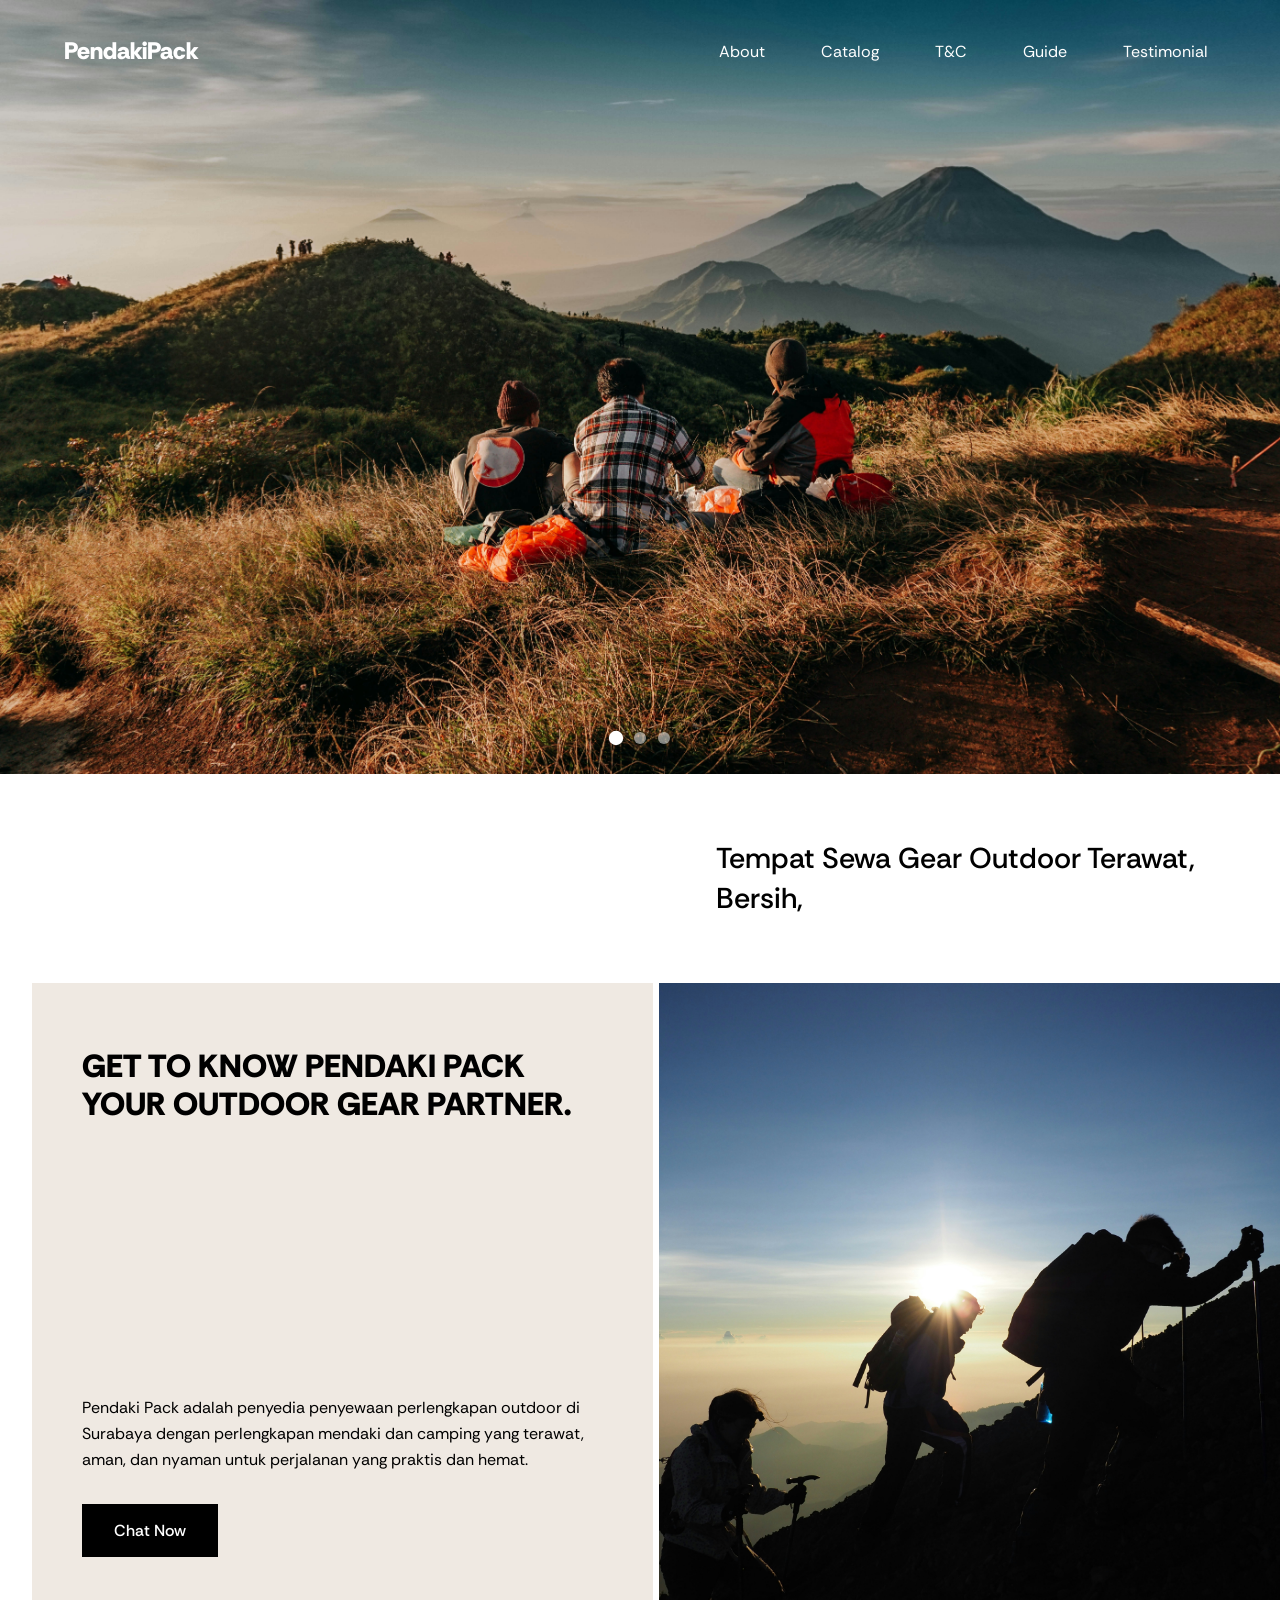
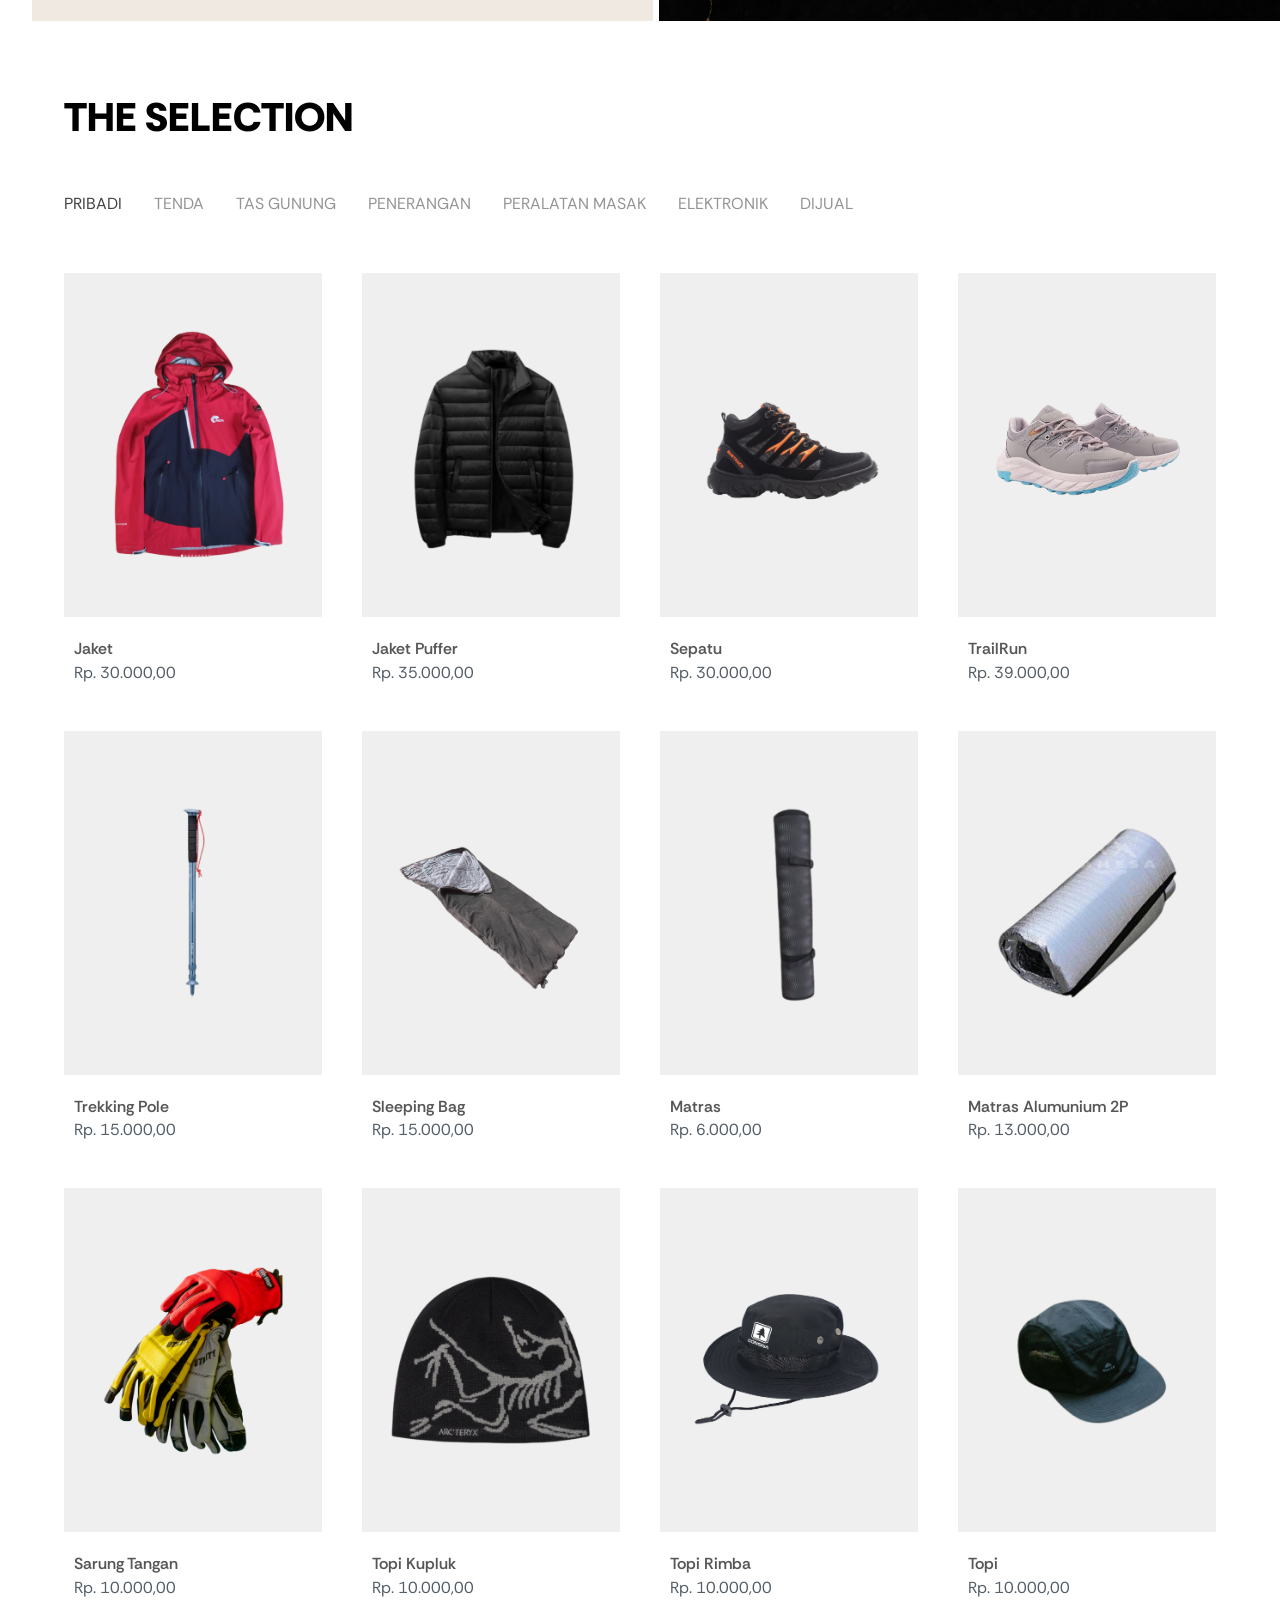
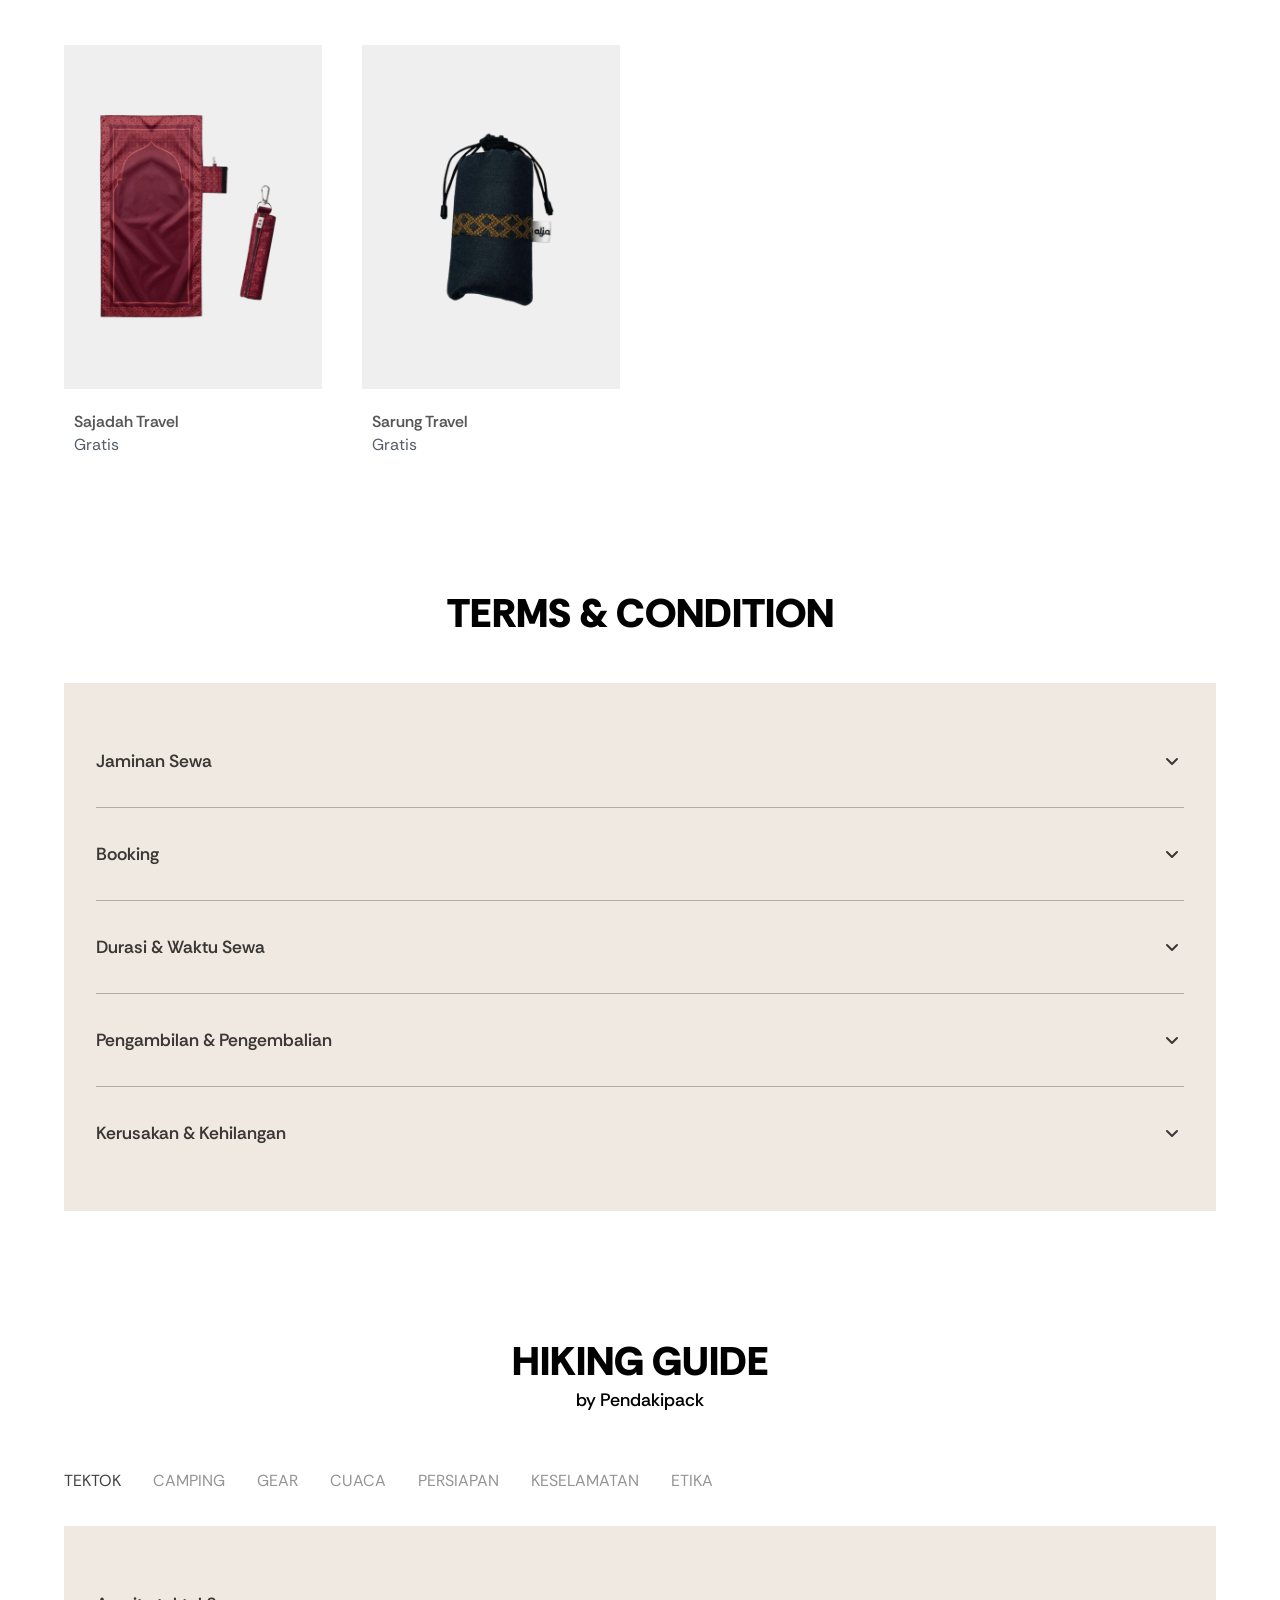
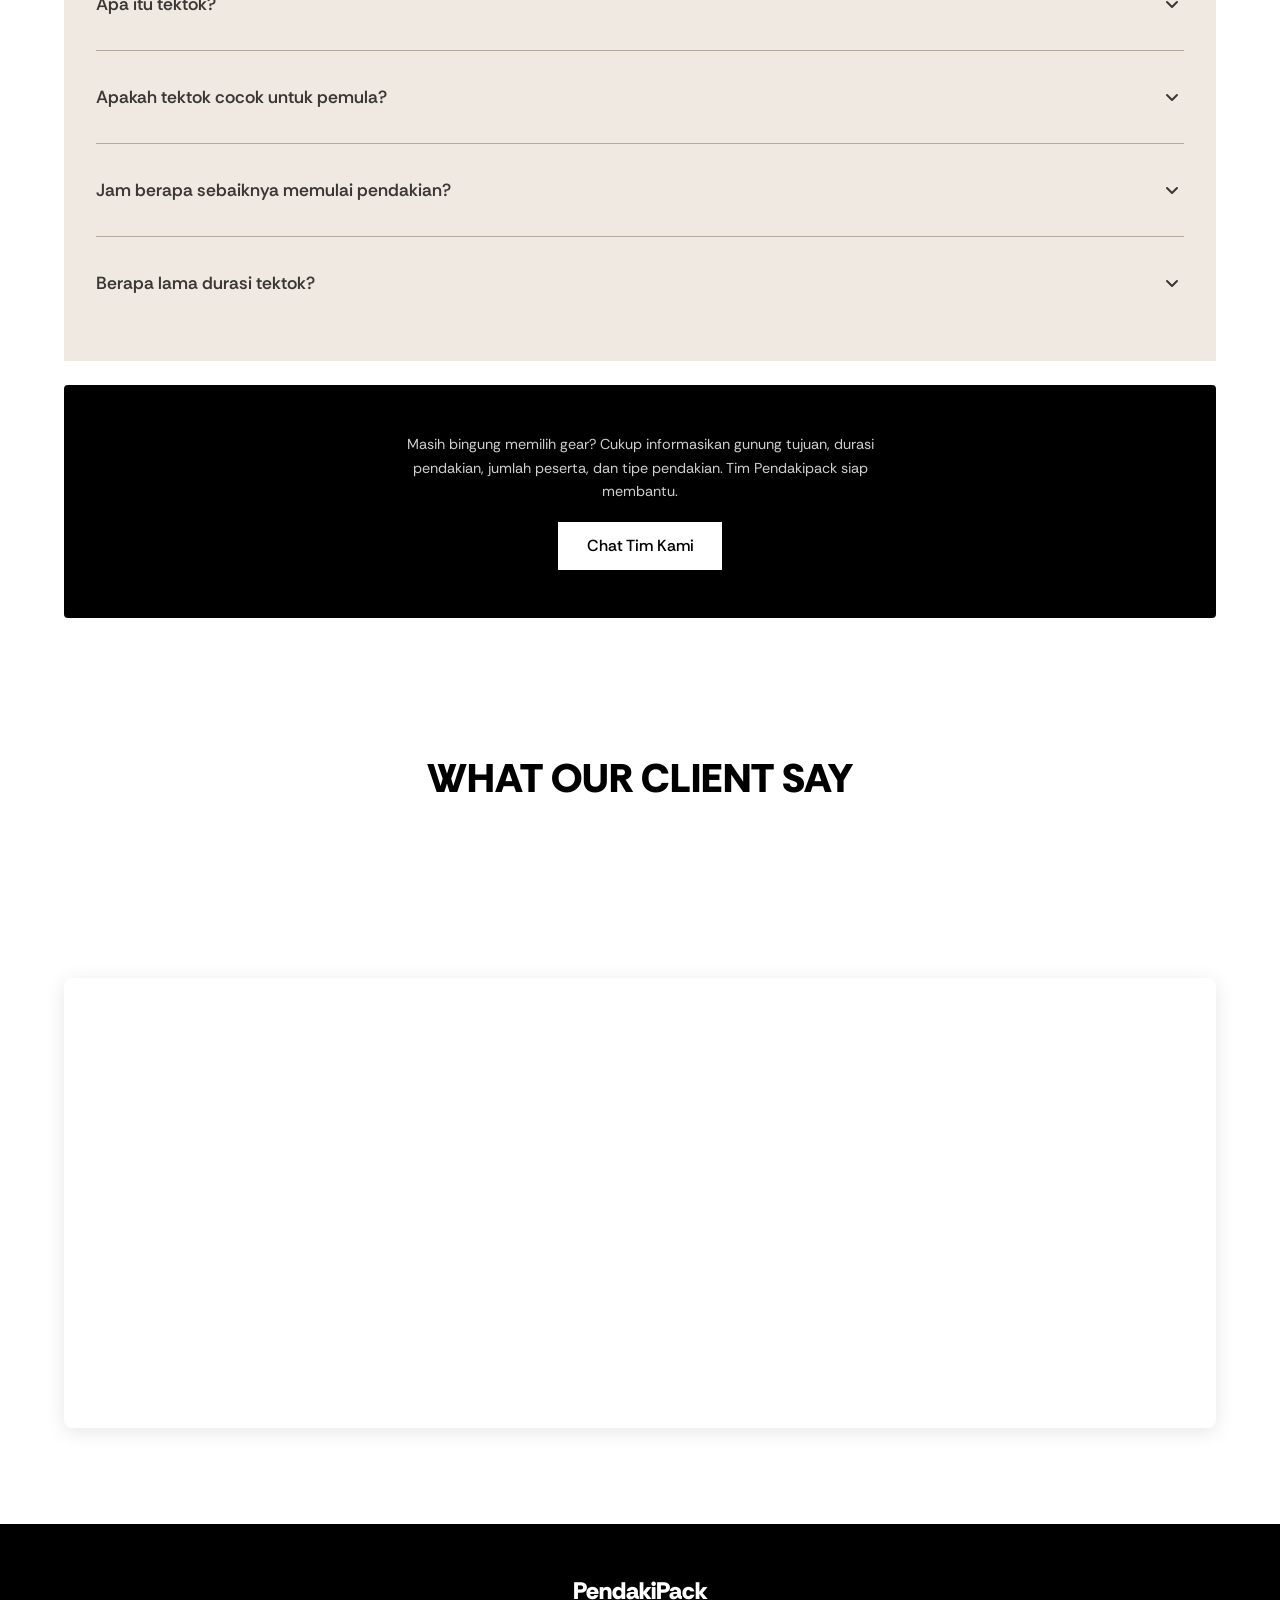
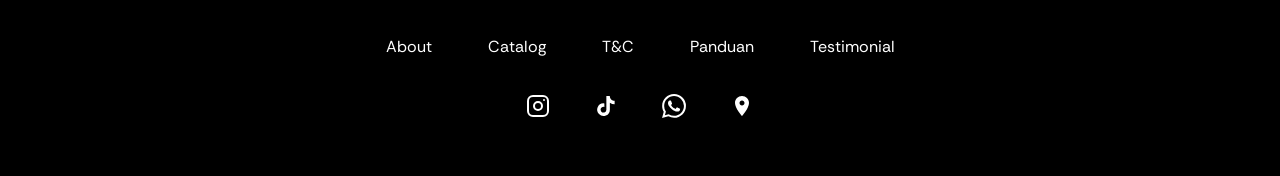
==== commit 75895d62: "add : sajadah,sarung,pasak" ====
--- a/index.html
+++ b/index.html
@@ -388,6 +388,23 @@
          pricing: ['1 HARI = 10.000', '2 HARI = 13.000', '3 HARI = 16.000', '4 HARI = 19.000', '5 HARI = 22.000'],
         whatsapp: 'https://wa.me/6285117835434?text=Halo,%20saya%20ingin%20booking%20Topi'
     },
+
+    { 
+    name: 'Sajadah Travel', 
+    price: 'Gratis', 
+    image: 'assets/products/sajadah.png',
+    description: 'Sajadah travel yang ringan, ringkas, dan mudah dibawa saat pendakian maupun camping. Tersedia sebagai fasilitas gratis untuk menunjang kebutuhan ibadah selama perjalanan.',
+    pricing: ['GRATIS'],
+    whatsapp: 'https://wa.me/6285117835434?text=Halo,%20saya%20ingin%20booking%20Sajadah%20Travel'
+    },
+    { 
+    name: 'Sarung Travel', 
+    price: 'Gratis', 
+    image: 'assets/products/sarungtravel.png',
+    description: 'Sarung travel yang praktis dan mudah dibawa untuk kebutuhan ibadah saat camping maupun pendakian. Tersedia sebagai fasilitas gratis bagi penyewa.',
+    pricing: ['GRATIS'],
+    whatsapp: 'https://wa.me/6285117835434?text=Halo,%20saya%20ingin%20booking%20Sarung%20Travel'
+    }   
 ],
 tent: [
       { 
@@ -415,7 +432,7 @@
         whatsapp: 'https://wa.me/6285117835434?text=Halo,%20saya%20ingin%20booking%20Tenda%206P'
     },
     { 
-        name: 'Bivak Set', 
+        name: 'Flysheet Set', 
         price: 'Rp. 26.000,00', 
         image: 'assets/products/bivak.png',
         description: 'Set bivak lengkap untuk bivak darurat dan pendakian ringan. Terdiri dari flysheet, tiang, dan tali penyangga, praktis dipasang sebagai perlindungan cepat dari cuaca.',
@@ -437,6 +454,14 @@
         description: 'Tiang flysheet adjustable dari aluminium. Ringan namun kokoh, dengan sistem locking yang mudah dan aman untuk mendirikan flysheet dengan cepat.',
         pricing: ['1 HARI = 10.000', '2 HARI = 15.000', '3 HARI = 20.000', '4 HARI = 25.000', '5 HARI = 30.000'],
         whatsapp: 'https://wa.me/6285117835434?text=Halo,%20saya%20ingin%20booking%20Tiang%20Flysheet'
+    },
+    { 
+    name: 'Pasak', 
+    price: 'Rp. 6.000,00', 
+    image: 'assets/products/pasak.png',
+    description: 'Set pasak tambahan isi 10 pcs untuk pemasangan tenda dan flysheet agar lebih kokoh dan aman. Ringan, mudah dibawa, serta cocok digunakan sebagai perlengkapan cadangan saat camping maupun pendakian.',
+    pricing: ['1 HARI = 6.000', '2 HARI = 8.000', '3 HARI = 10.000', '4 HARI = 12.000', '5 HARI = 14.000'],
+    whatsapp: 'https://wa.me/6285117835434?text=Halo,%20saya%20ingin%20booking%20Pasak'
     }
 ],
 tools: [
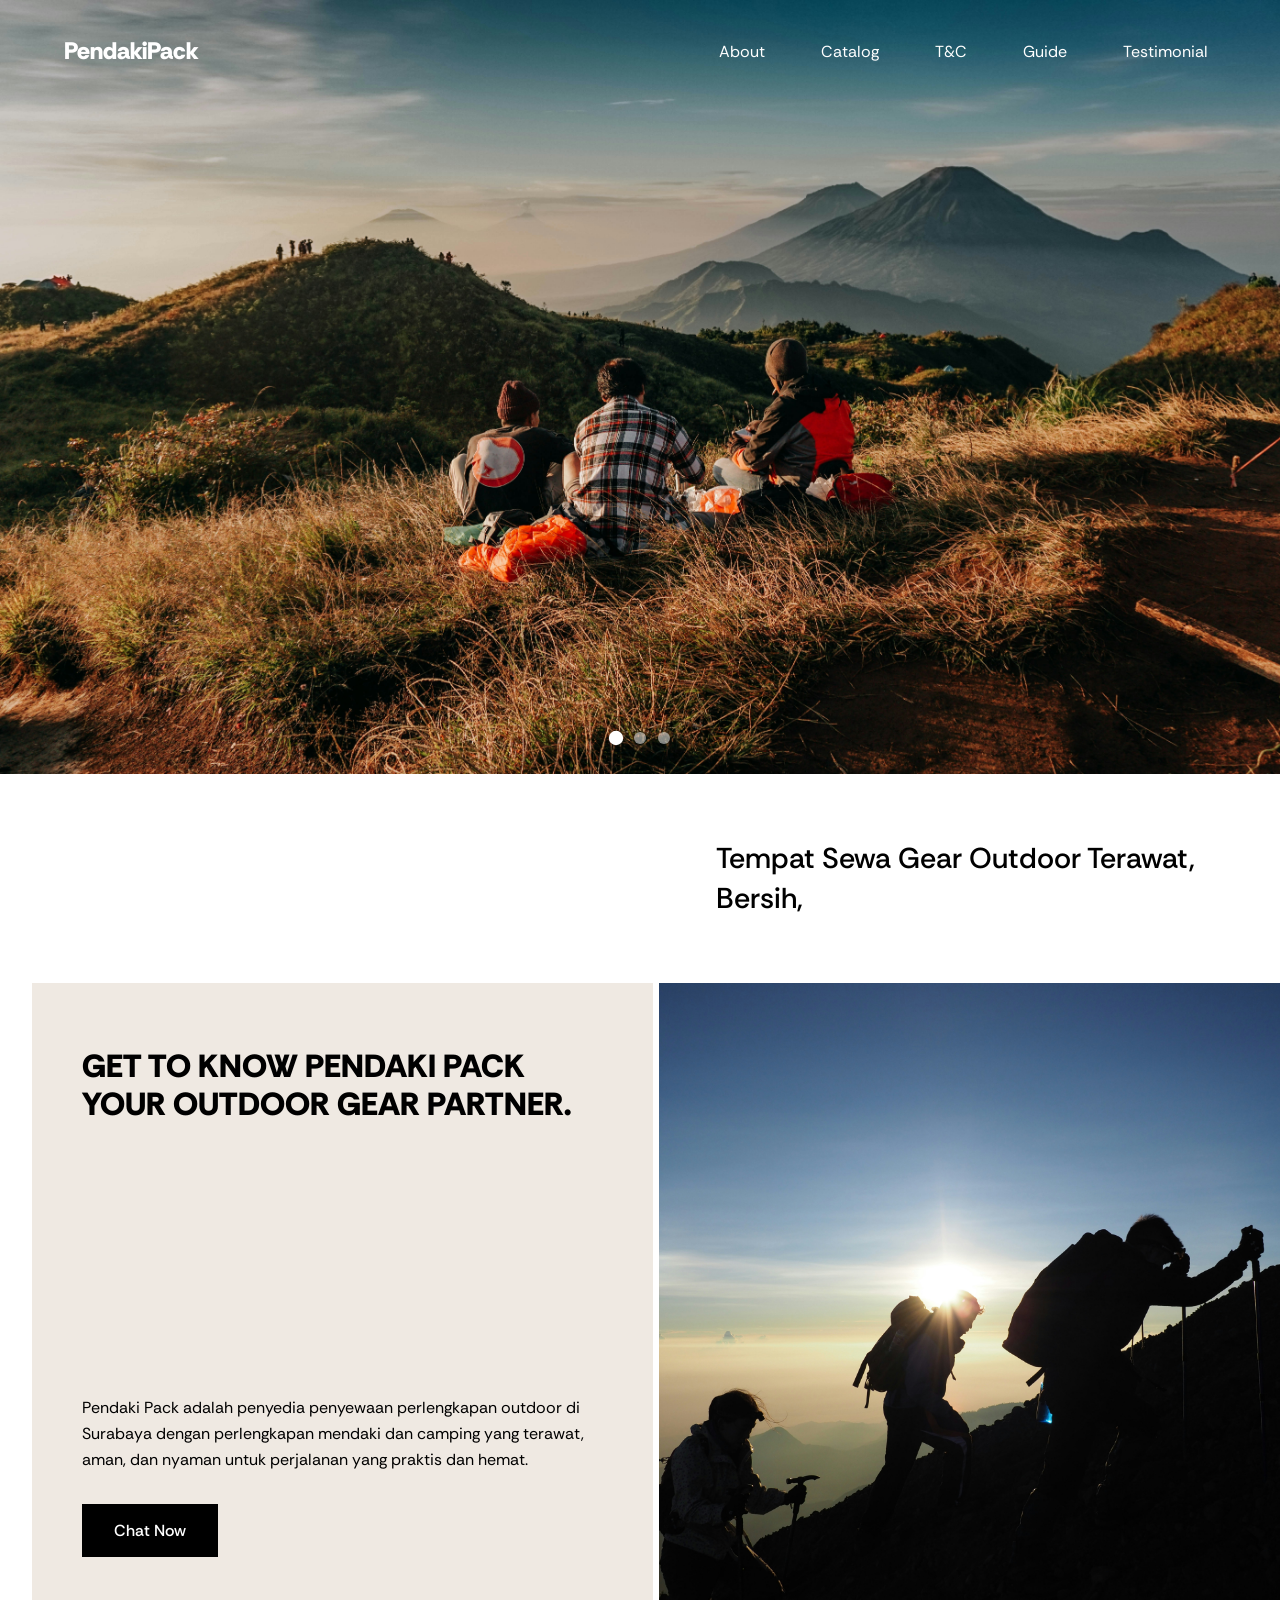
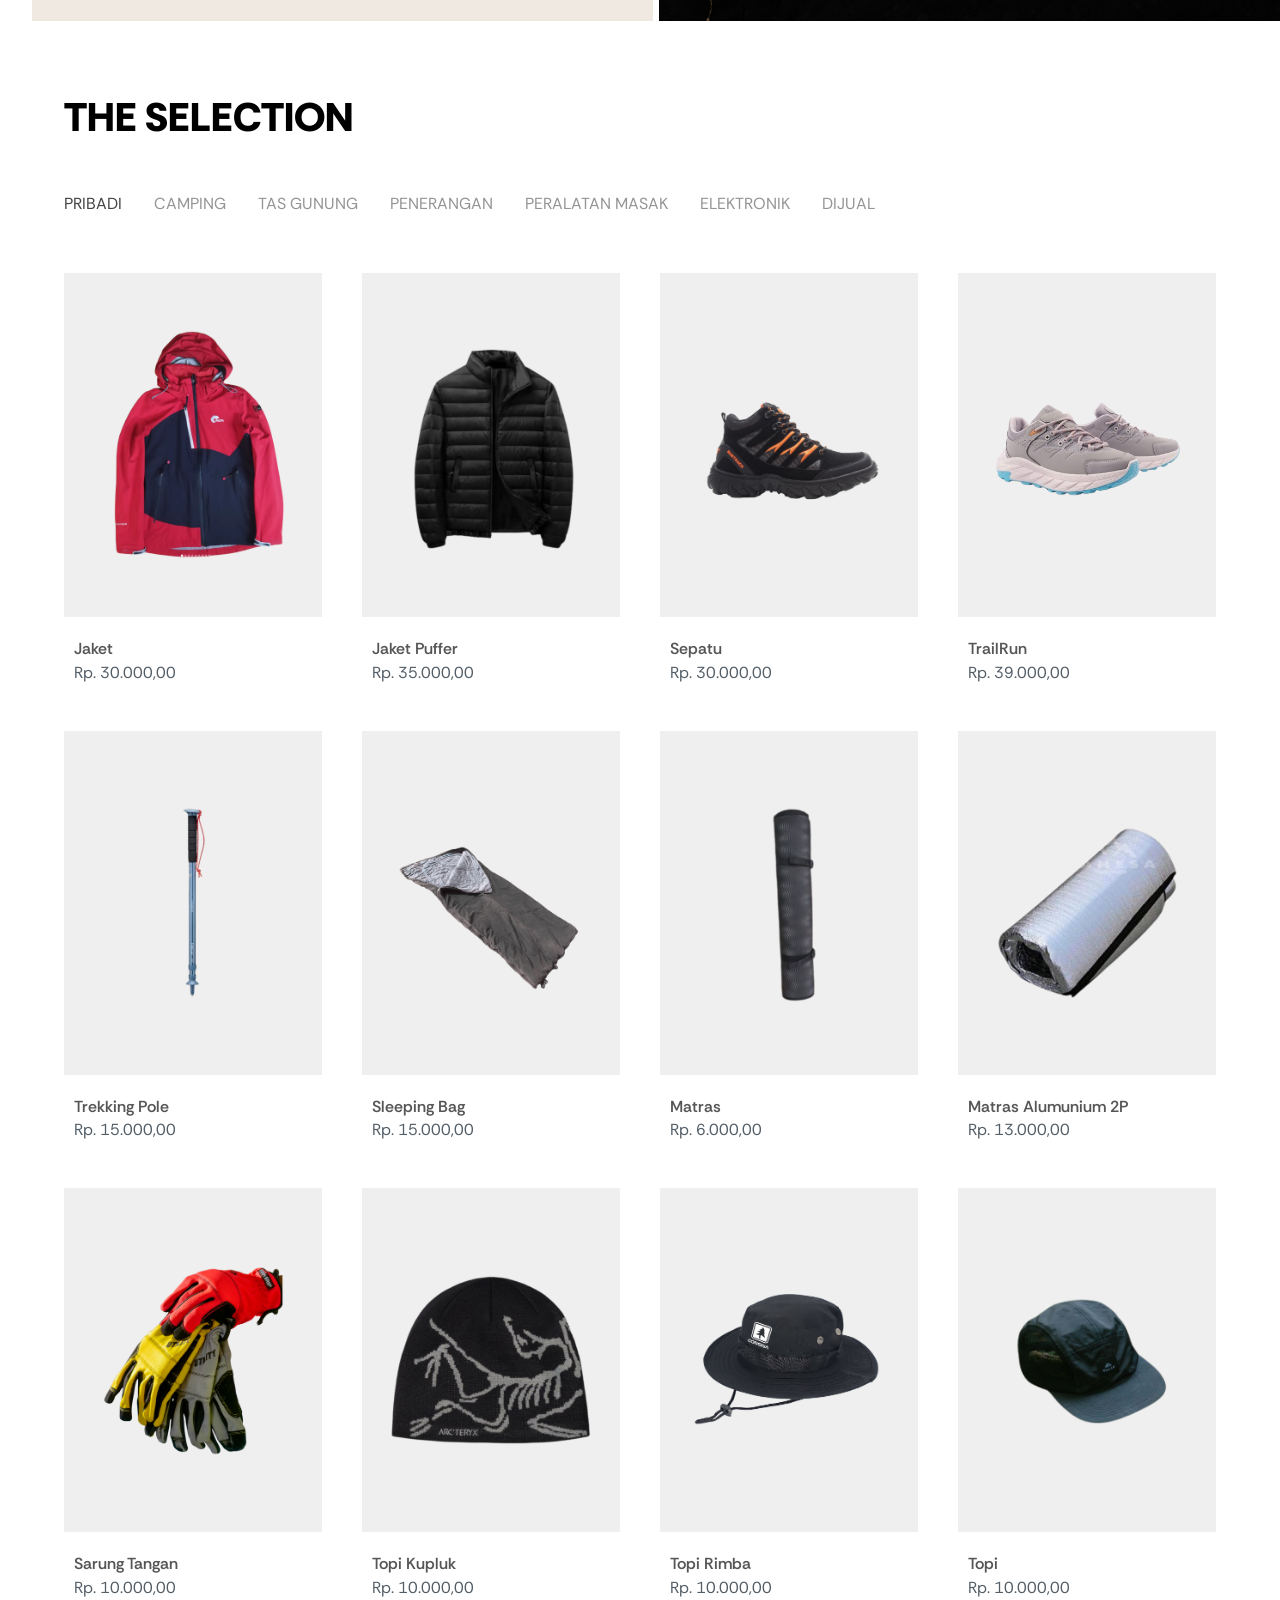
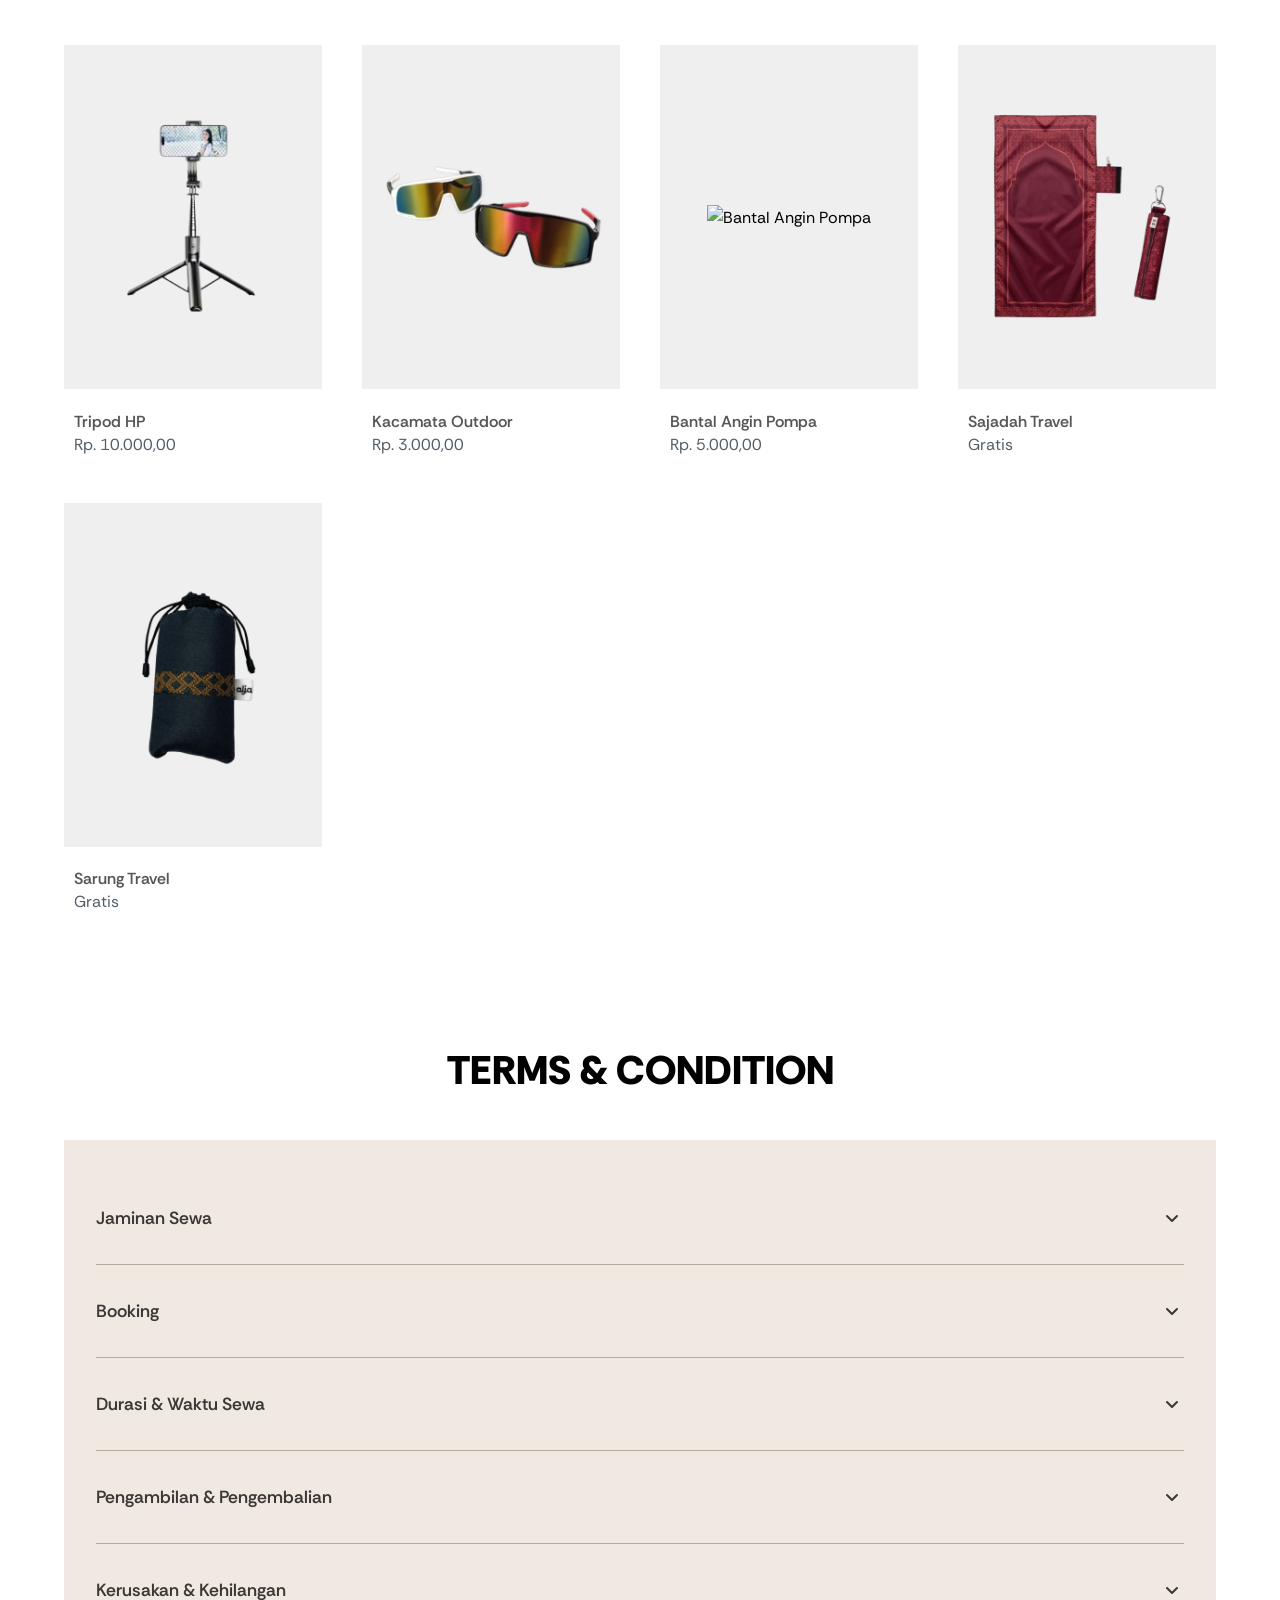
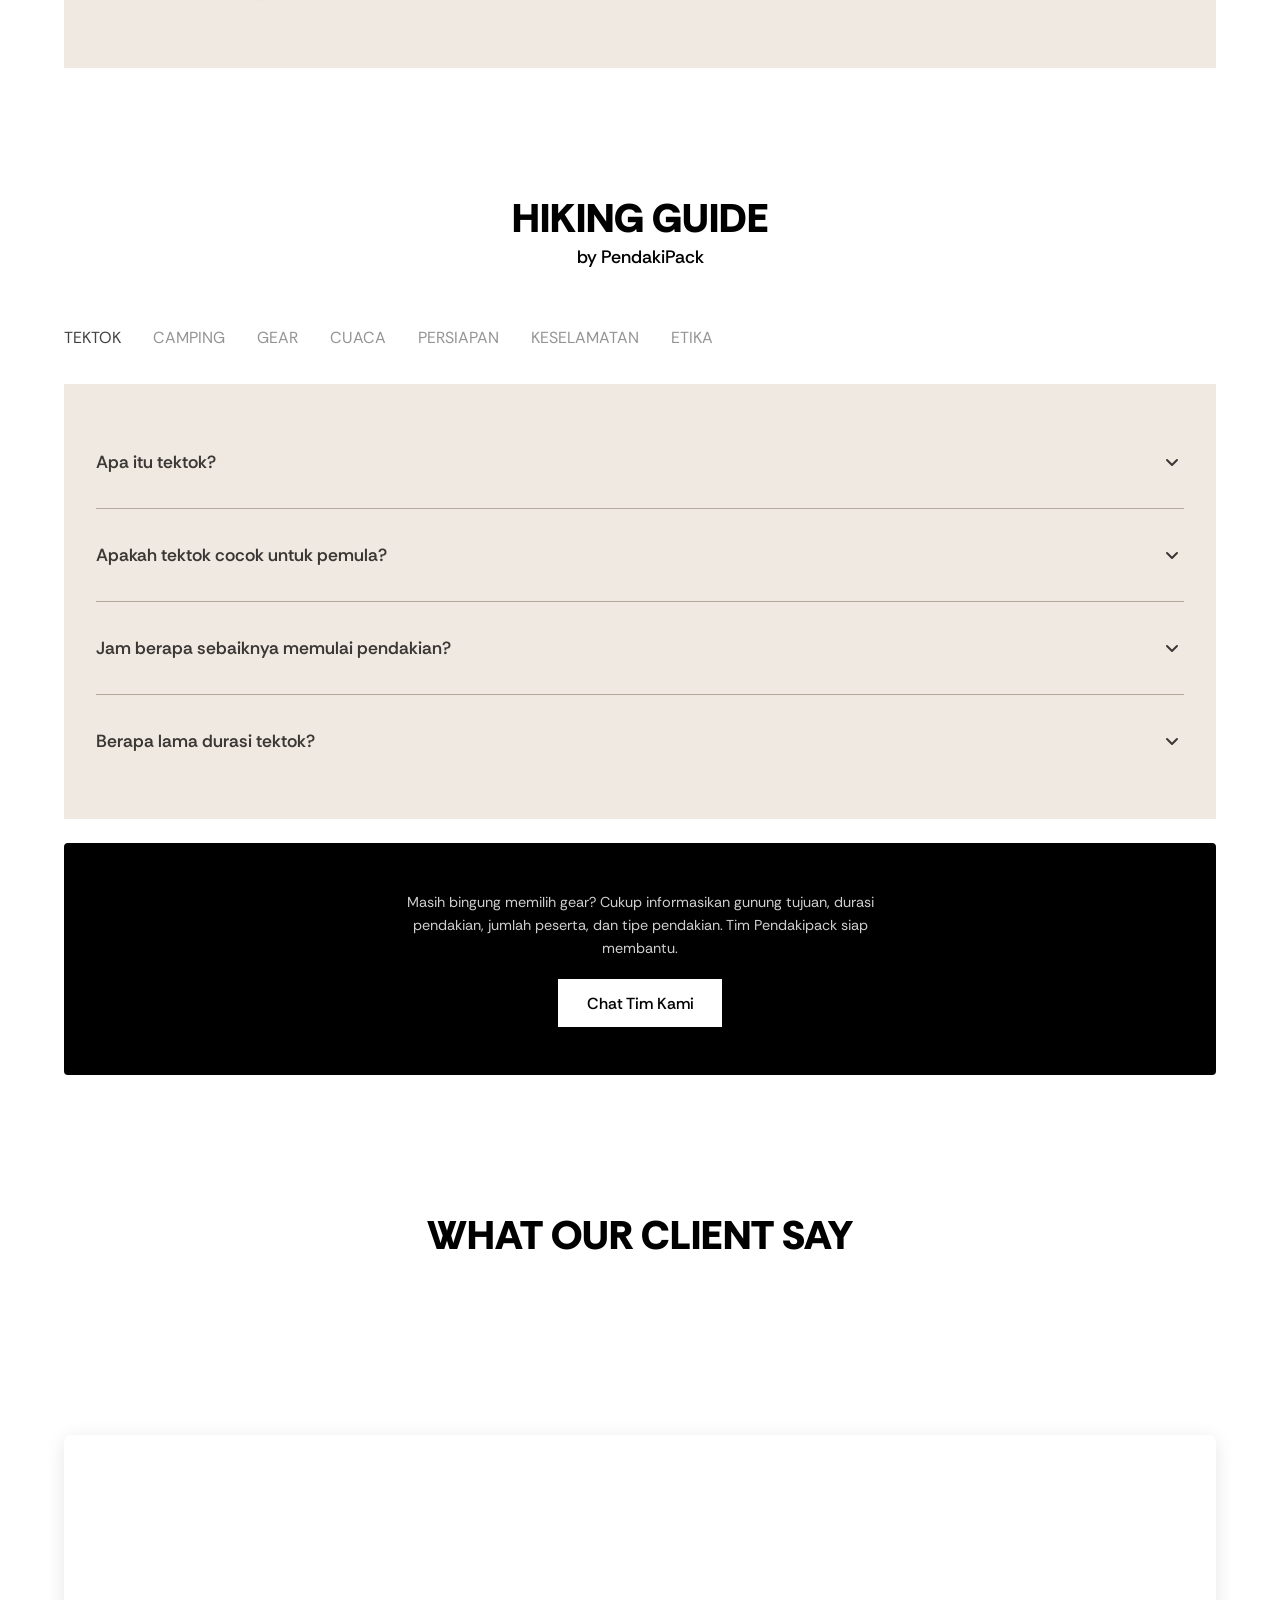
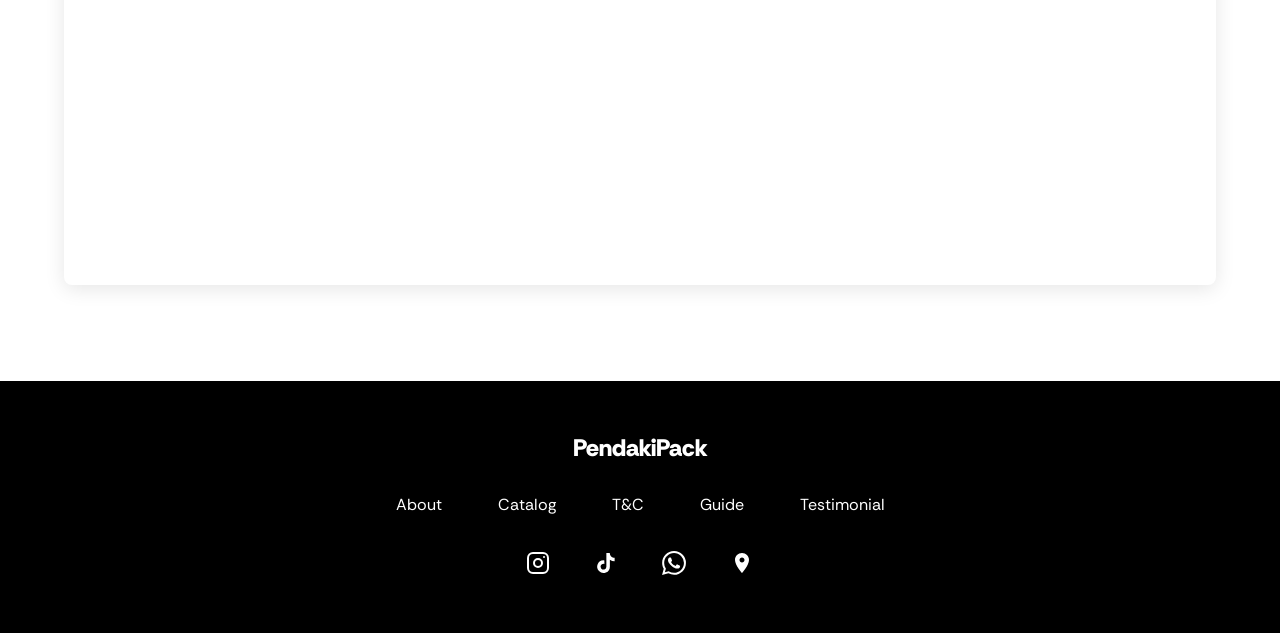
==== commit 6e906110: "add : produk" ====
--- a/index.html
+++ b/index.html
@@ -72,7 +72,7 @@
         
         <div class="selection-tabs">
             <button class="tab-btn active" data-tab="personal">PRIBADI </button>
-            <button class="tab-btn" data-tab="tent">TENDA </button>
+            <button class="tab-btn" data-tab="tent">CAMPING </button>
             <button class="tab-btn" data-tab="tools">TAS GUNUNG</button>
             <button class="tab-btn" data-tab="light">PENERANGAN</button>
             <button class="tab-btn" data-tab="cook">PERALATAN MASAK</button>
@@ -177,7 +177,7 @@
     <section class="terms-section panduan-section" id="panduan">
         <h2 class="terms-title">
             HIKING GUIDE
-            <span class="guide-subtitle">by Pendakipack</span>
+            <span class="guide-subtitle">by PendakiPack</span>
         </h2>
 
         <div class="selection-tabs panduan-tabs" id="panduanTabs">
@@ -256,7 +256,7 @@
             <li><a href="#about">About</a></li>
             <li><a href="#catalog">Catalog</a></li>
             <li><a href="#faq">T&C</a></li>
-            <li><a href="#panduan">Panduan</a></li>
+            <li><a href="#panduan">Guide</a></li>
             <li><a href="#testimonial">Testimonial</a></li>
         </ul>
         
@@ -388,22 +388,45 @@
          pricing: ['1 HARI = 10.000', '2 HARI = 13.000', '3 HARI = 16.000', '4 HARI = 19.000', '5 HARI = 22.000'],
         whatsapp: 'https://wa.me/6285117835434?text=Halo,%20saya%20ingin%20booking%20Topi'
     },
-
-    { 
-    name: 'Sajadah Travel', 
-    price: 'Gratis', 
-    image: 'assets/products/sajadah.png',
-    description: 'Sajadah travel yang ringan, ringkas, dan mudah dibawa saat pendakian maupun camping. Tersedia sebagai fasilitas gratis untuk menunjang kebutuhan ibadah selama perjalanan.',
-    pricing: ['GRATIS'],
-    whatsapp: 'https://wa.me/6285117835434?text=Halo,%20saya%20ingin%20booking%20Sajadah%20Travel'
-    },
-    { 
-    name: 'Sarung Travel', 
-    price: 'Gratis', 
-    image: 'assets/products/sarungtravel.png',
-    description: 'Sarung travel yang praktis dan mudah dibawa untuk kebutuhan ibadah saat camping maupun pendakian. Tersedia sebagai fasilitas gratis bagi penyewa.',
-    pricing: ['GRATIS'],
-    whatsapp: 'https://wa.me/6285117835434?text=Halo,%20saya%20ingin%20booking%20Sarung%20Travel'
+    {
+        name: 'Tripod HP',
+        price: 'Rp. 10.000,00',
+        image: 'assets/products/tripod.png',
+        description: 'Tripod HP yang praktis dan ringan berukuran 170 cm, cocok untuk kebutuhan foto, video, atau dokumentasi saat aktivitas outdoor maupun sehari-hari. Dilengkapi dudukan yang stabil dan kompatibel dengan berbagai ukuran smartphone, serta kaki tripod yang kokoh untuk menjaga posisi tetap aman di berbagai permukaan. Desainnya ringkas, mudah dilipat, dan sangat mudah dibawa ke mana saja.',
+        pricing: ['1 HARI = 10.000', '2 HARI = 15.000', '3 HARI = 20.000'],
+        whatsapp: 'https://wa.me/6285117835434?text=Halo,%20saya%20ingin%20booking%20Tripod'
+    },
+    {
+        name: 'Kacamata Outdoor',
+        price: 'Rp. 3.000,00',
+        image: 'assets/products/kacamata.png',
+        description: 'Kacamata outdoor yang dirancang untuk melindungi mata dari sinar matahari, angin, dan debu saat beraktivitas di luar ruangan. Dilengkapi lensa yang nyaman di mata dengan tampilan jernih, serta frame yang ringan namun kokoh untuk penggunaan jangka panjang. Desainnya stylish sekaligus fungsional, cocok untuk hiking, camping, maupun aktivitas harian di luar ruangan.',
+        pricing: ['1 HARI = 3.000', '2 HARI = 6.000', '3 HARI = 9.000', '4 HARI = 12.000', '5 HARI = 15.000'],
+        whatsapp: 'https://wa.me/6285117835434?text=Halo,%20saya%20ingin%20booking%20Kacamata%20Outdoor'
+    },
+    {
+        name: 'Bantal Angin Pompa',
+        price: 'Rp. 5.000,00',
+        image: 'assets/products/bantal-angin.png',
+        description: 'Bantal angin praktis dengan sistem pompa tangan (Press Air Pillow), cukup ditekan menggunakan jari untuk mengisi udara sehingga bantal mengembang dengan cepat tanpa alat tambahan. Dirancang ringan, ringkas, dan mudah dibawa, cocok untuk camping, traveling, atau istirahat di luar ruangan. Saat tidak digunakan, dapat dikempiskan kembali sehingga hemat ruang penyimpanan.',
+        pricing: ['1 HARI = 5.000', '2 HARI = 8.000', '3 HARI = 12.000', '4 HARI = 16.000', '5 HARI = 20.000'],
+        whatsapp: 'https://wa.me/6285117835434?text=Halo,%20saya%20ingin%20booking%20Bantal%20Angin%20Pompa'
+    },
+    { 
+        name: 'Sajadah Travel', 
+        price: 'Gratis', 
+        image: 'assets/products/sajadah.png',
+        description: 'Sajadah travel yang ringan, ringkas, dan mudah dibawa saat pendakian maupun camping. Tersedia sebagai fasilitas gratis untuk menunjang kebutuhan ibadah selama perjalanan.',
+        pricing: ['GRATIS'],
+        whatsapp: 'https://wa.me/6285117835434?text=Halo,%20saya%20ingin%20booking%20Sajadah%20Travel'
+    },
+    { 
+        name: 'Sarung Travel', 
+        price: 'Gratis', 
+        image: 'assets/products/sarungtravel.png',
+        description: 'Sarung travel yang praktis dan mudah dibawa untuk kebutuhan ibadah saat camping maupun pendakian. Tersedia sebagai fasilitas gratis bagi penyewa.',
+        pricing: ['GRATIS'],
+        whatsapp: 'https://wa.me/6285117835434?text=Halo,%20saya%20ingin%20booking%20Sarung%20Travel'
     }   
 ],
 tent: [
@@ -451,7 +474,7 @@
         name: 'Tiang Flysheet', 
         price: 'Rp. 10.000,00', 
         image: 'assets/products/tiangfly.png',
-        description: 'Tiang flysheet adjustable dari aluminium. Ringan namun kokoh, dengan sistem locking yang mudah dan aman untuk mendirikan flysheet dengan cepat.',
+        description: 'Tiang flysheet adjustable berbahan aluminium yang ringan namun kokoh. Dilengkapi sistem locking yang mudah dan aman untuk memudahkan pemasangan flysheet dalam waktu singkat. Memiliki tinggi maksimal 2 meter dan terdiri dari 2 buah tiang, cocok untuk berbagai kebutuhan camping dan aktivitas outdoor.',
         pricing: ['1 HARI = 10.000', '2 HARI = 15.000', '3 HARI = 20.000', '4 HARI = 25.000', '5 HARI = 30.000'],
         whatsapp: 'https://wa.me/6285117835434?text=Halo,%20saya%20ingin%20booking%20Tiang%20Flysheet'
     },
@@ -462,6 +485,30 @@
     description: 'Set pasak tambahan isi 10 pcs untuk pemasangan tenda dan flysheet agar lebih kokoh dan aman. Ringan, mudah dibawa, serta cocok digunakan sebagai perlengkapan cadangan saat camping maupun pendakian.',
     pricing: ['1 HARI = 6.000', '2 HARI = 8.000', '3 HARI = 10.000', '4 HARI = 12.000', '5 HARI = 14.000'],
     whatsapp: 'https://wa.me/6285117835434?text=Halo,%20saya%20ingin%20booking%20Pasak'
+    },
+    {
+    name: 'Meja',
+    price: 'Rp. 18.000,00',
+    image: 'assets/products/meja.png',
+    description: 'Meja outdoor praktis dengan tinggi sekitar 40 cm dan lebar sekitar 40 cm, ideal untuk kebutuhan memasak, menyimpan perlengkapan, atau menemani waktu bersantai saat camping. Desainnya ringkas, kokoh, dan mudah dilipat sehingga mudah dibawa serta tidak memakan banyak ruang saat penyimpanan maupun perjalanan.',
+    pricing: ['1 HARI = 18.000', '2 HARI = 23.000', '3 HARI = 28.000'],
+    whatsapp: 'https://wa.me/6285117835434?text=Halo,%20saya%20ingin%20booking%20Meja'
+    },
+    {
+    name: 'Kursi Lipat',
+    price: 'Rp. 16.000,00',
+    image: 'assets/products/kursi.png',
+    description: 'Kursi lipat outdoor dengan desain ergonomis yang nyaman digunakan untuk camping maupun aktivitas santai di alam terbuka. Size XXL dengan dudukan berukuran 40 × 40 cm serta tinggi 65 cm, memberikan posisi duduk yang lebih stabil dan rileks. Dibuat dari material ringan namun kokoh dengan berat hanya ±1090 gram sehingga tetap mudah dibawa tanpa membebani perjalanan. Desainnya mudah dilipat dan praktis untuk penyimpanan.',
+    pricing: ['1 HARI = 16.000', '2 HARI = 21.000', '3 HARI = 26.000'],
+    whatsapp: 'https://wa.me/6285117835434?text=Halo,%20saya%20ingin%20booking%20Kursi%20XXL'
+    },
+    {
+    name: 'Kompor Portabel',
+    price: 'Rp. 20.000,00',
+    image: 'assets/products/kompor-portabel.png',
+    description: 'Kompor portabel yang praktis dan ringkas, dirancang untuk kebutuhan memasak saat camping atau aktivitas outdoor. Mudah digunakan dengan sistem pemasangan cepat serta menghasilkan api yang stabil untuk memasak berbagai jenis makanan. Desainnya kokoh namun tetap ringan sehingga mudah dibawa dan tidak memakan banyak ruang dalam perlengkapan perjalanan.',
+    pricing: ['1 HARI = 20.000', '2 HARI = 25.000', '3 HARI = 30.000', '4 HARI = 35.000', '5 HARI = 40.000'],
+    whatsapp: 'https://wa.me/6285117835434?text=Halo,%20saya%20ingin%20booking%20Kompor%20Portabel'
     }
 ],
 tools: [
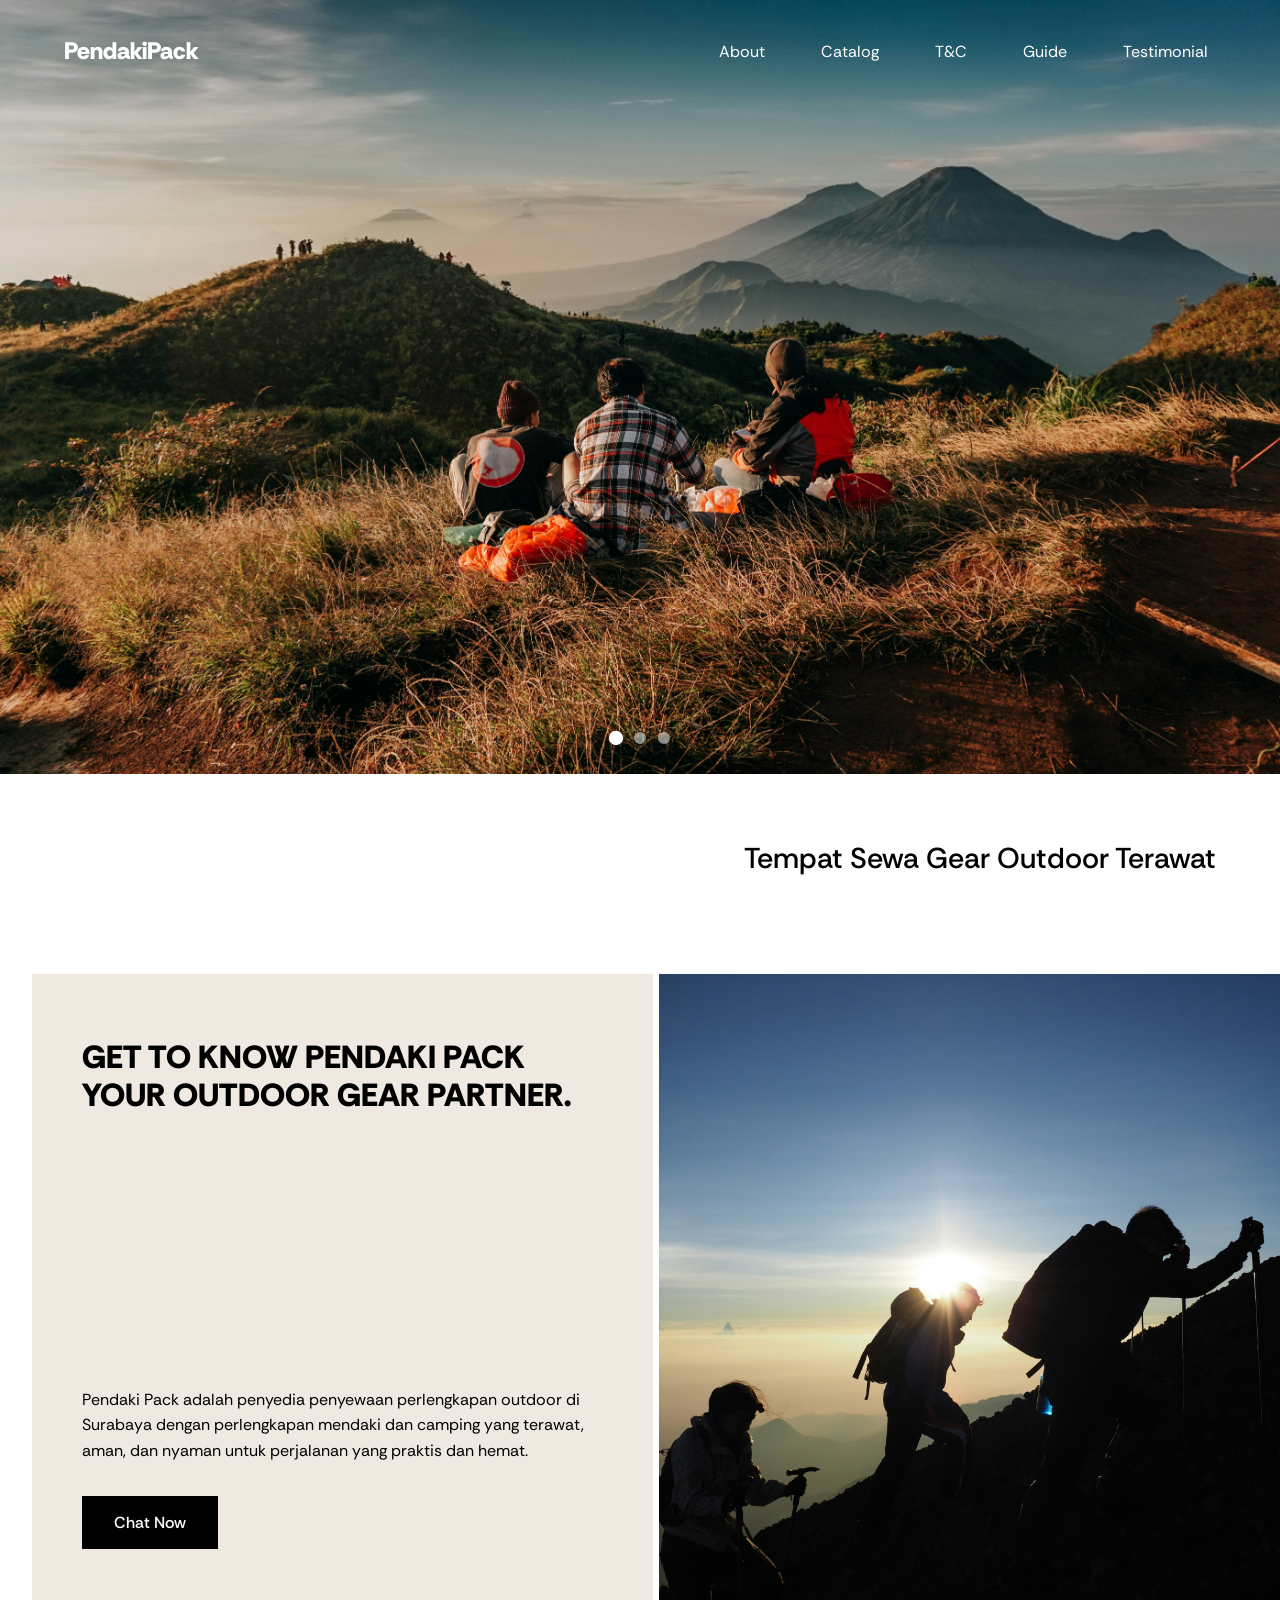
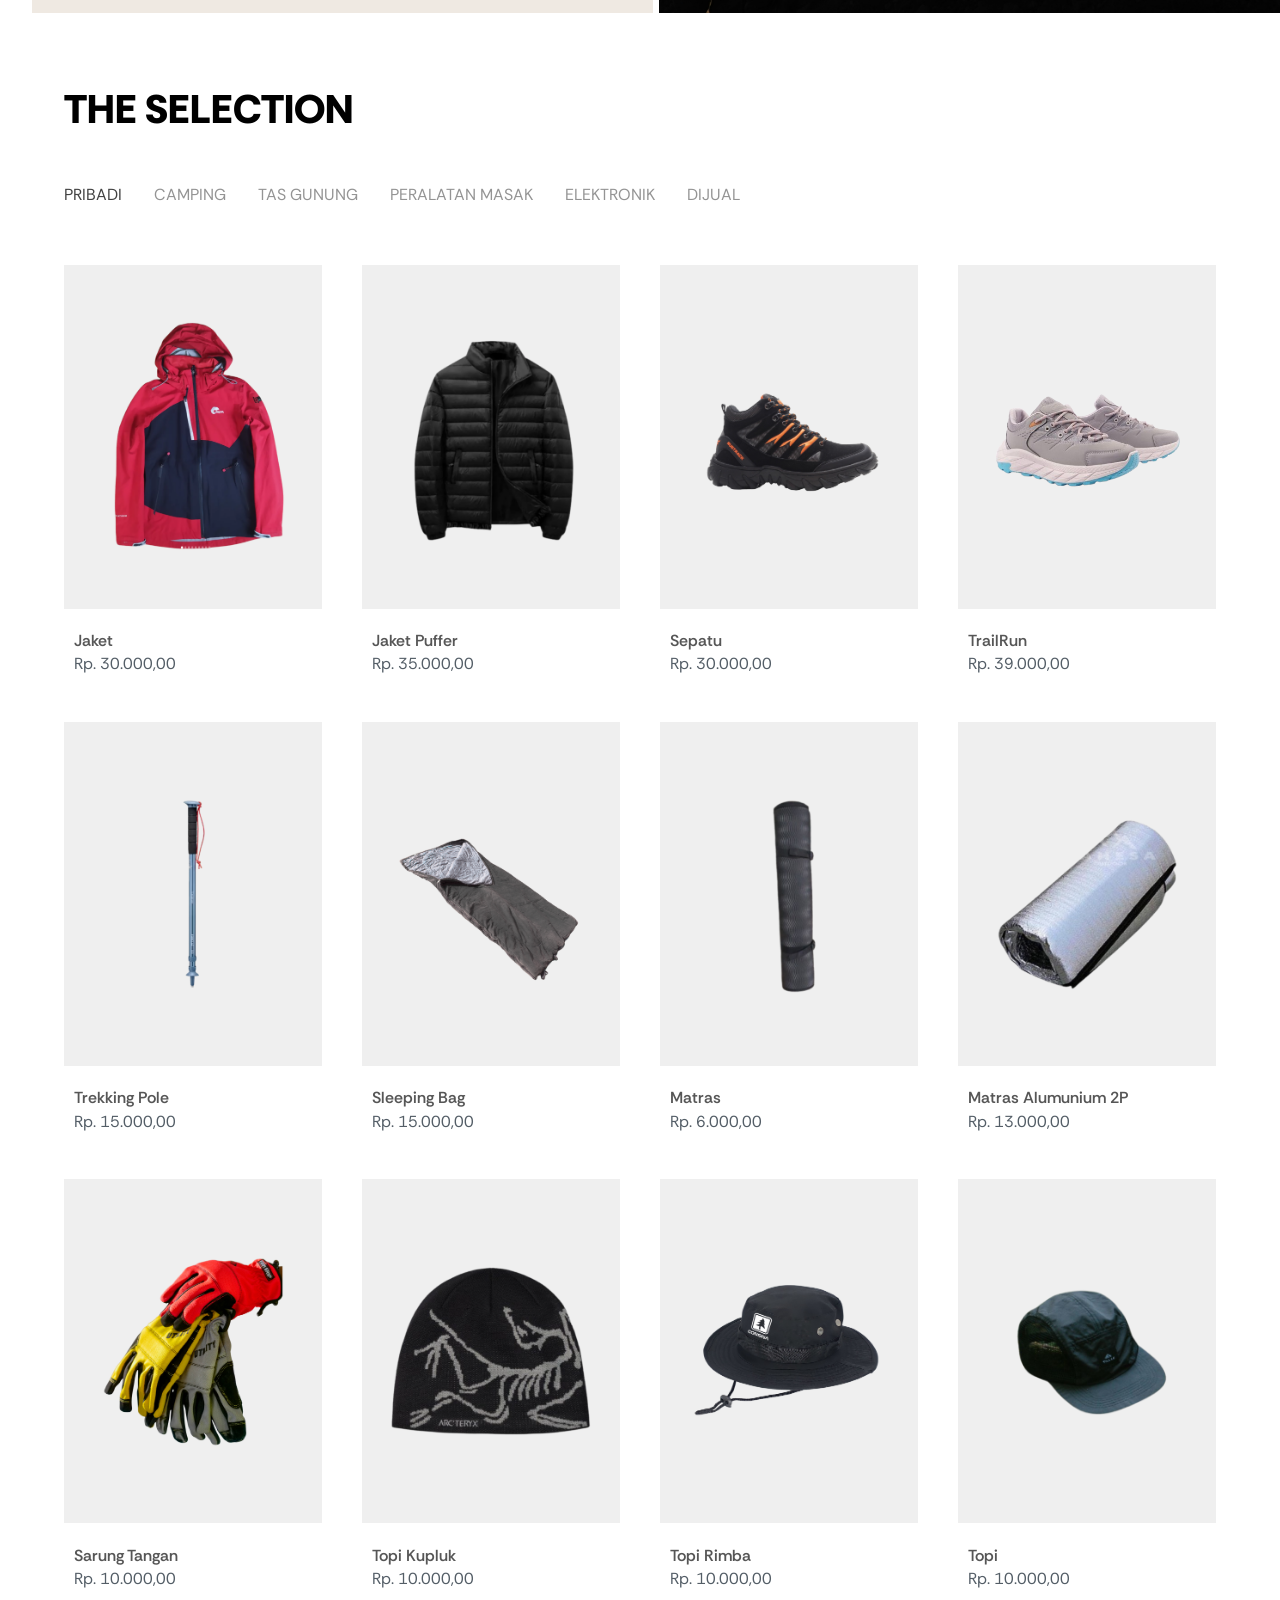
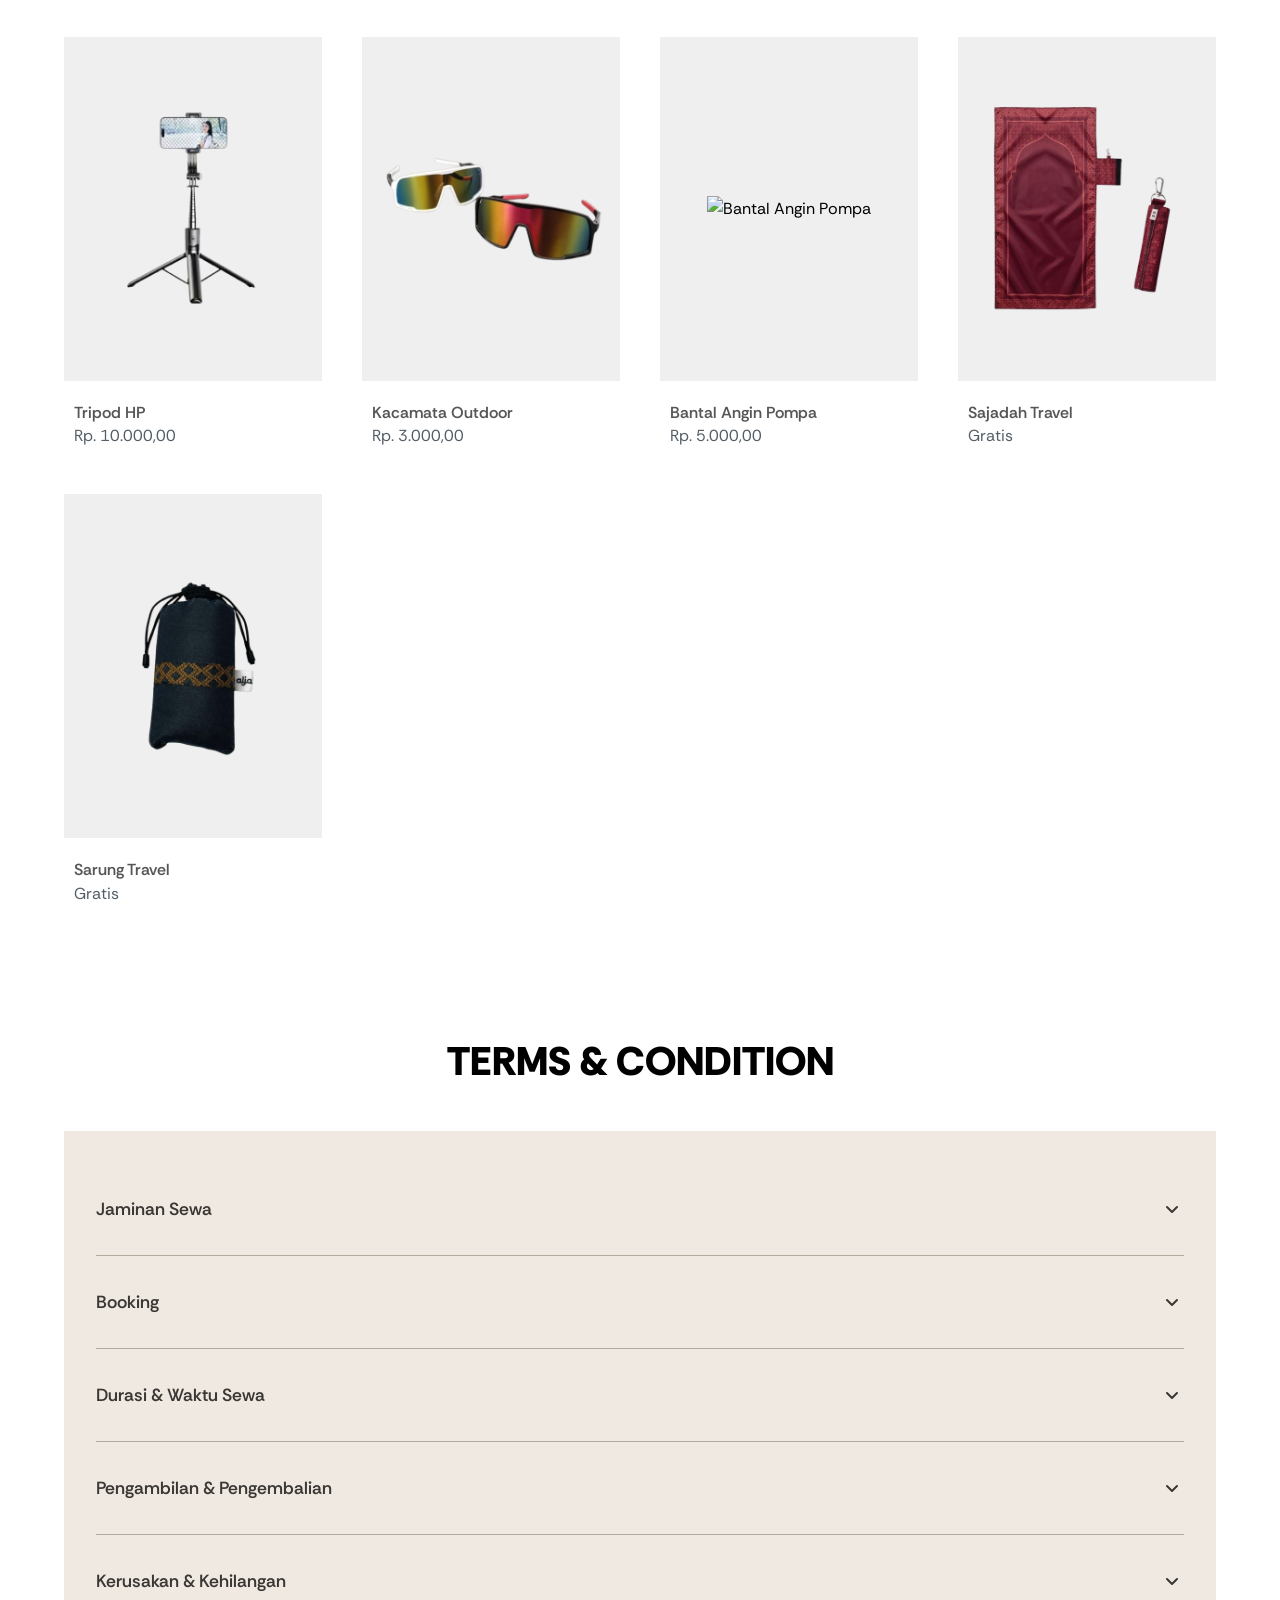
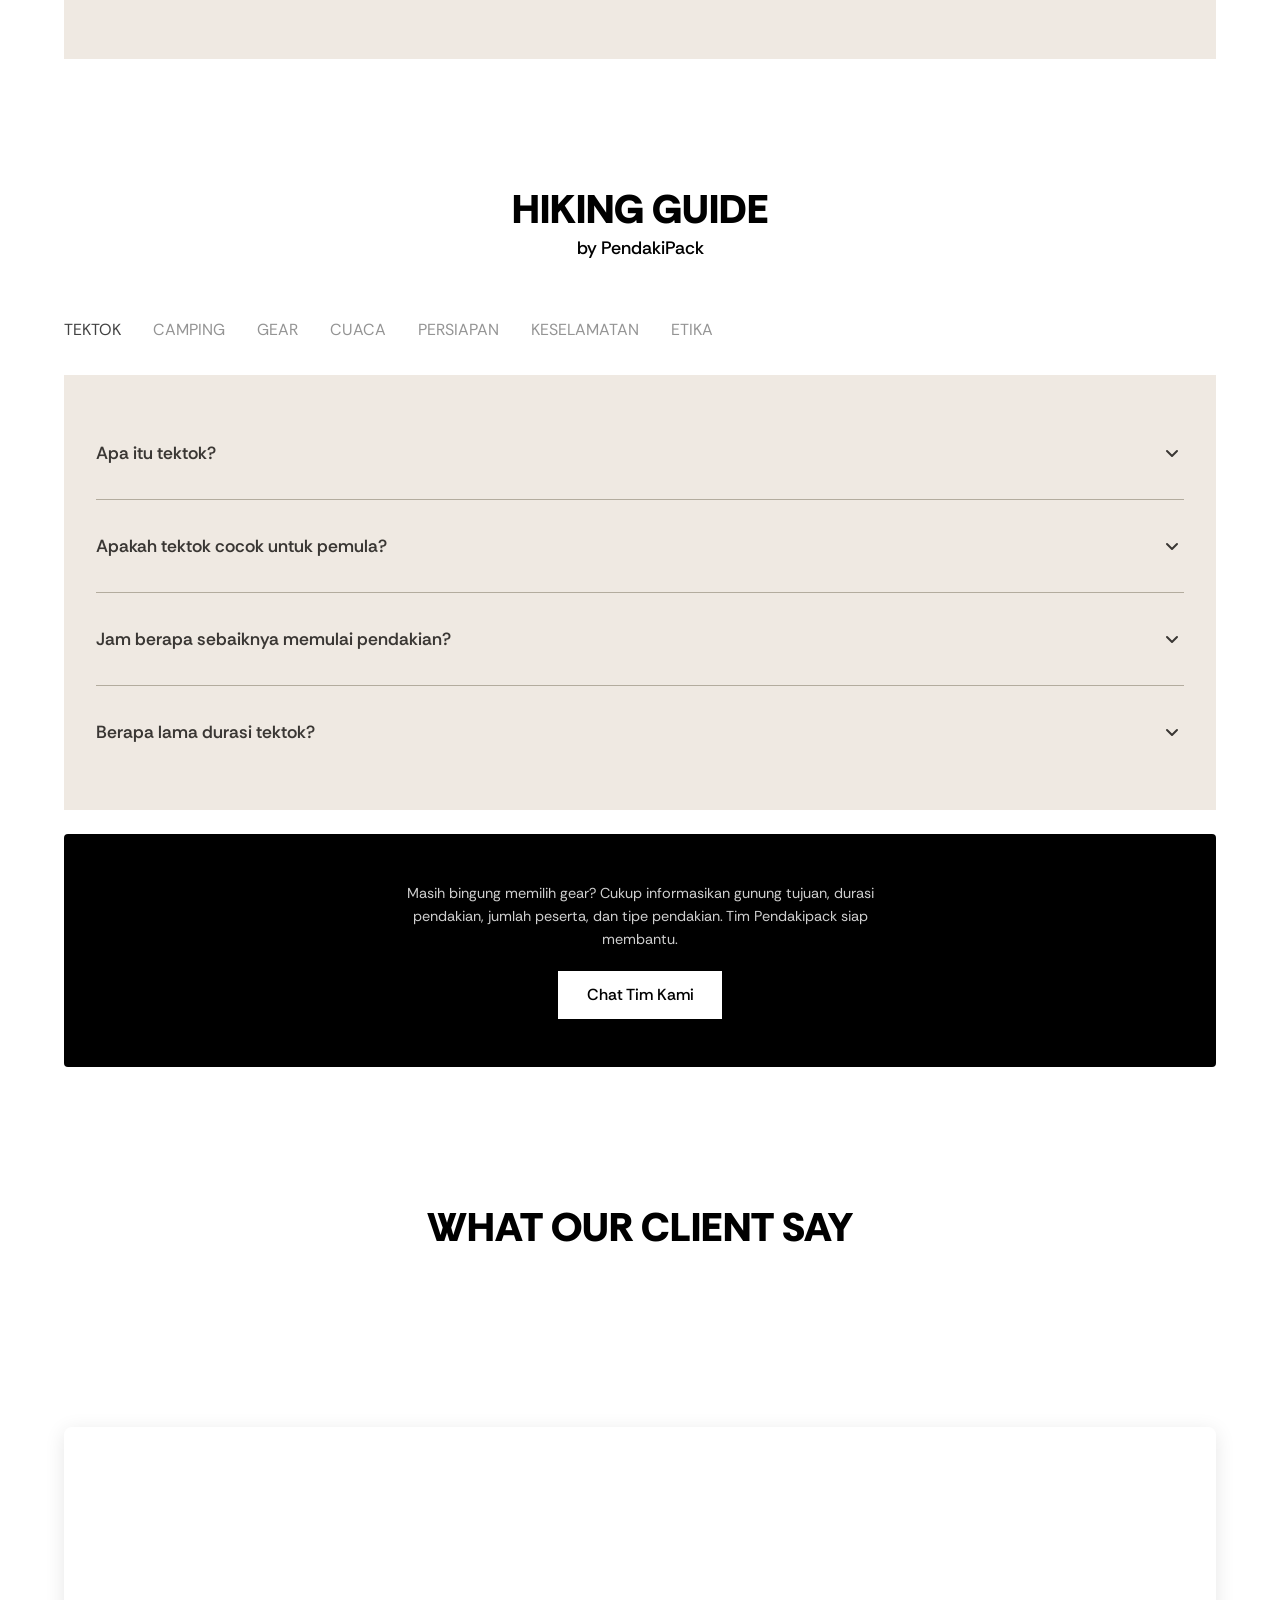
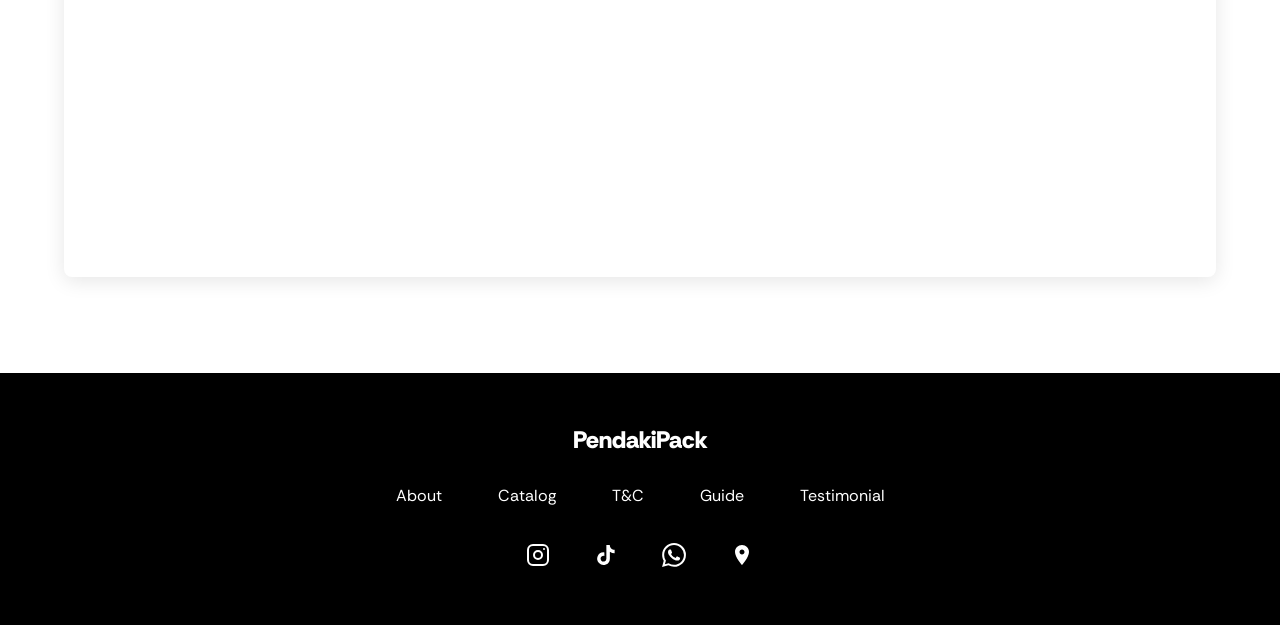
==== commit 6947ab3d: "add : produk" ====
--- a/index.html
+++ b/index.html
@@ -74,7 +74,6 @@
             <button class="tab-btn active" data-tab="personal">PRIBADI </button>
             <button class="tab-btn" data-tab="tent">CAMPING </button>
             <button class="tab-btn" data-tab="tools">TAS GUNUNG</button>
-            <button class="tab-btn" data-tab="light">PENERANGAN</button>
             <button class="tab-btn" data-tab="cook">PERALATAN MASAK</button>
             <button class="tab-btn" data-tab="elektronik">ELEKTRONIK</button>
             <button class="tab-btn" data-tab="jual">DIJUAL</button>
@@ -501,14 +500,6 @@
     description: 'Kursi lipat outdoor dengan desain ergonomis yang nyaman digunakan untuk camping maupun aktivitas santai di alam terbuka. Size XXL dengan dudukan berukuran 40 × 40 cm serta tinggi 65 cm, memberikan posisi duduk yang lebih stabil dan rileks. Dibuat dari material ringan namun kokoh dengan berat hanya ±1090 gram sehingga tetap mudah dibawa tanpa membebani perjalanan. Desainnya mudah dilipat dan praktis untuk penyimpanan.',
     pricing: ['1 HARI = 16.000', '2 HARI = 21.000', '3 HARI = 26.000'],
     whatsapp: 'https://wa.me/6285117835434?text=Halo,%20saya%20ingin%20booking%20Kursi%20XXL'
-    },
-    {
-    name: 'Kompor Portabel',
-    price: 'Rp. 20.000,00',
-    image: 'assets/products/kompor-portabel.png',
-    description: 'Kompor portabel yang praktis dan ringkas, dirancang untuk kebutuhan memasak saat camping atau aktivitas outdoor. Mudah digunakan dengan sistem pemasangan cepat serta menghasilkan api yang stabil untuk memasak berbagai jenis makanan. Desainnya kokoh namun tetap ringan sehingga mudah dibawa dan tidak memakan banyak ruang dalam perlengkapan perjalanan.',
-    pricing: ['1 HARI = 20.000', '2 HARI = 25.000', '3 HARI = 30.000', '4 HARI = 35.000', '5 HARI = 40.000'],
-    whatsapp: 'https://wa.me/6285117835434?text=Halo,%20saya%20ingin%20booking%20Kompor%20Portabel'
     }
 ],
 tools: [
@@ -570,6 +561,14 @@
         pricing: ['1 HARI = 10.000', '2 HARI = 13.000', '3 HARI = 17.000', '4 HARI = 21.000', '5 HARI = 24.000'],
         whatsapp: 'https://wa.me/6285117835434?text=Halo,%20saya%20ingin%20booking%20Kompor%20Kotak'
     },
+    {
+        name: 'Kompor Portabel',
+        price: 'Rp. 20.000,00',
+        image: 'assets/products/kompor-portabel.png',
+        description: 'Kompor portabel yang praktis dan ringkas, dirancang untuk kebutuhan memasak saat camping atau aktivitas outdoor. Mudah digunakan dengan sistem pemasangan cepat serta menghasilkan api yang stabil untuk memasak berbagai jenis makanan. Desainnya kokoh namun tetap ringan sehingga mudah dibawa dan tidak memakan banyak ruang dalam perlengkapan perjalanan.',
+        pricing: ['1 HARI = 20.000', '2 HARI = 25.000', '3 HARI = 30.000', '4 HARI = 35.000', '5 HARI = 40.000'],
+        whatsapp: 'https://wa.me/6285117835434?text=Halo,%20saya%20ingin%20booking%20Kompor%20Portabel'
+    },
     { 
         name: 'Teko', 
         price: 'Rp. 10.000,00', 
@@ -595,7 +594,8 @@
         whatsapp: 'https://wa.me/6285117835434?text=Halo,%20saya%20ingin%20booking%20Egg%20Holder'
     }
 ],
-light: [
+
+elektronik: [
     { 
         name: 'Headlamp', 
         price: 'Rp. 7.000,00', 
@@ -605,13 +605,13 @@
         whatsapp: 'https://wa.me/6285117835434?text=Halo,%20saya%20ingin%20booking%20Headlamp'
     },
      { 
-    name: 'Senter', 
-    price: 'Rp. 7.000,00', 
-    image: 'assets/products/senter.png',
-    description: 'Senter LED genggam dengan cahaya terang dan fokus stabil. Cocok untuk camping, pendakian, atau kebutuhan darurat saat malam hari. Desain ringan, mudah dibawa, dan tahan terhadap percikan air.',
-    pricing: ['1 HARI = 7.000', '2 HARI = 8.000', '3 HARI = 11.000', '4 HARI = 13.000', '5 HARI = 15.000'],
-    whatsapp: 'https://wa.me/6285117835434?text=Halo,%20saya%20ingin%20booking%20Senter'
-},
+        name: 'Senter', 
+        price: 'Rp. 7.000,00', 
+        image: 'assets/products/senter.png',
+        description: 'Senter LED genggam dengan cahaya terang dan fokus stabil. Cocok untuk camping, pendakian, atau kebutuhan darurat saat malam hari. Desain ringan, mudah dibawa, dan tahan terhadap percikan air.',
+        pricing: ['1 HARI = 7.000', '2 HARI = 8.000', '3 HARI = 11.000', '4 HARI = 13.000', '5 HARI = 15.000'],
+        whatsapp: 'https://wa.me/6285117835434?text=Halo,%20saya%20ingin%20booking%20Senter'
+    },
     { 
         name: 'Lampu Tenda', 
         price: 'Rp. 7.000,00', 
@@ -619,9 +619,7 @@
         description: 'Lampu LED gantung untuk penerangan di dalam tenda. Brightness control, hook untuk digantung, dan daya tahan baterai hingga 10 jam continuous use.',
         pricing: ['1 HARI = 7.000', '2 HARI = 8.000', '3 HARI = 11.000', '4 HARI = 13.000', '5 HARI = 15.000'],
         whatsapp: 'https://wa.me/6285117835434?text=Halo,%20saya%20ingin%20booking%20Lampu%20Tenda'
-    }
-],
-elektronik: [
+    },
     { 
         name: 'Power Bank', 
         price: 'Rp. 15.000,00', 
